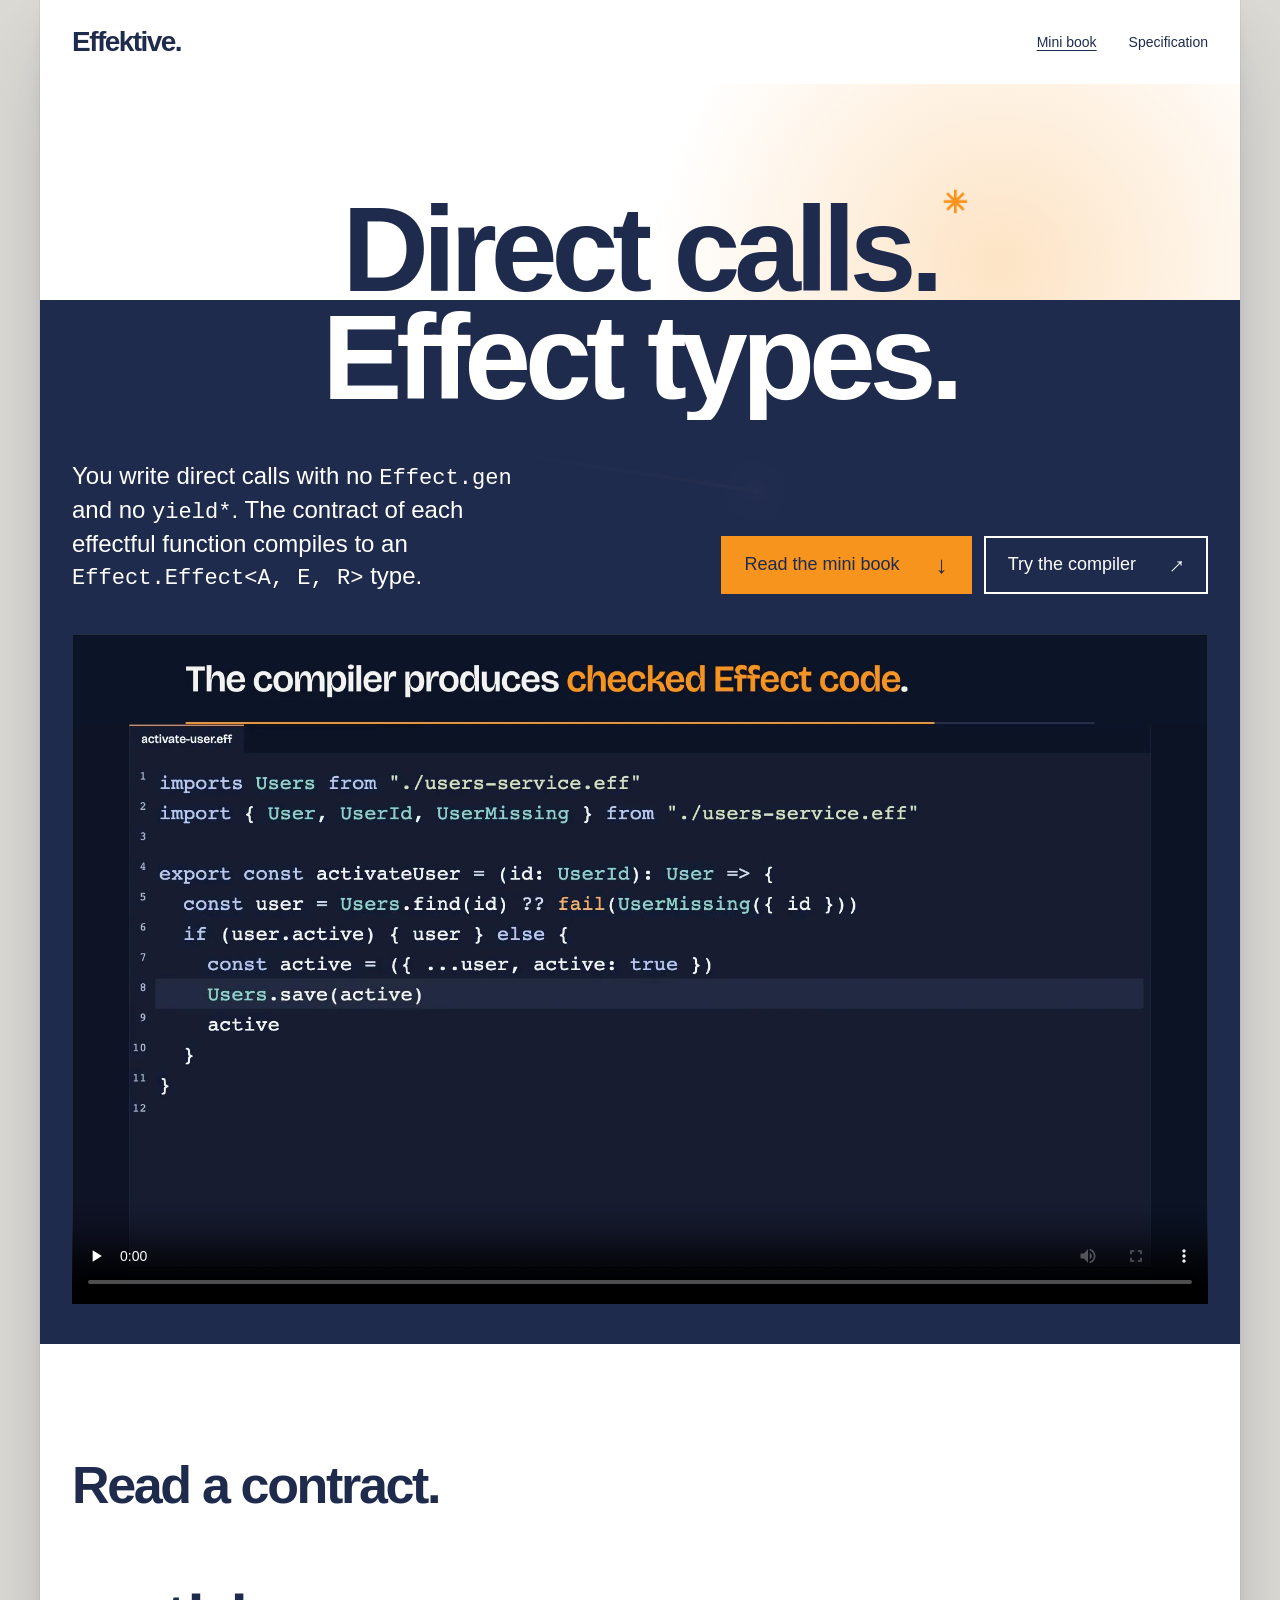
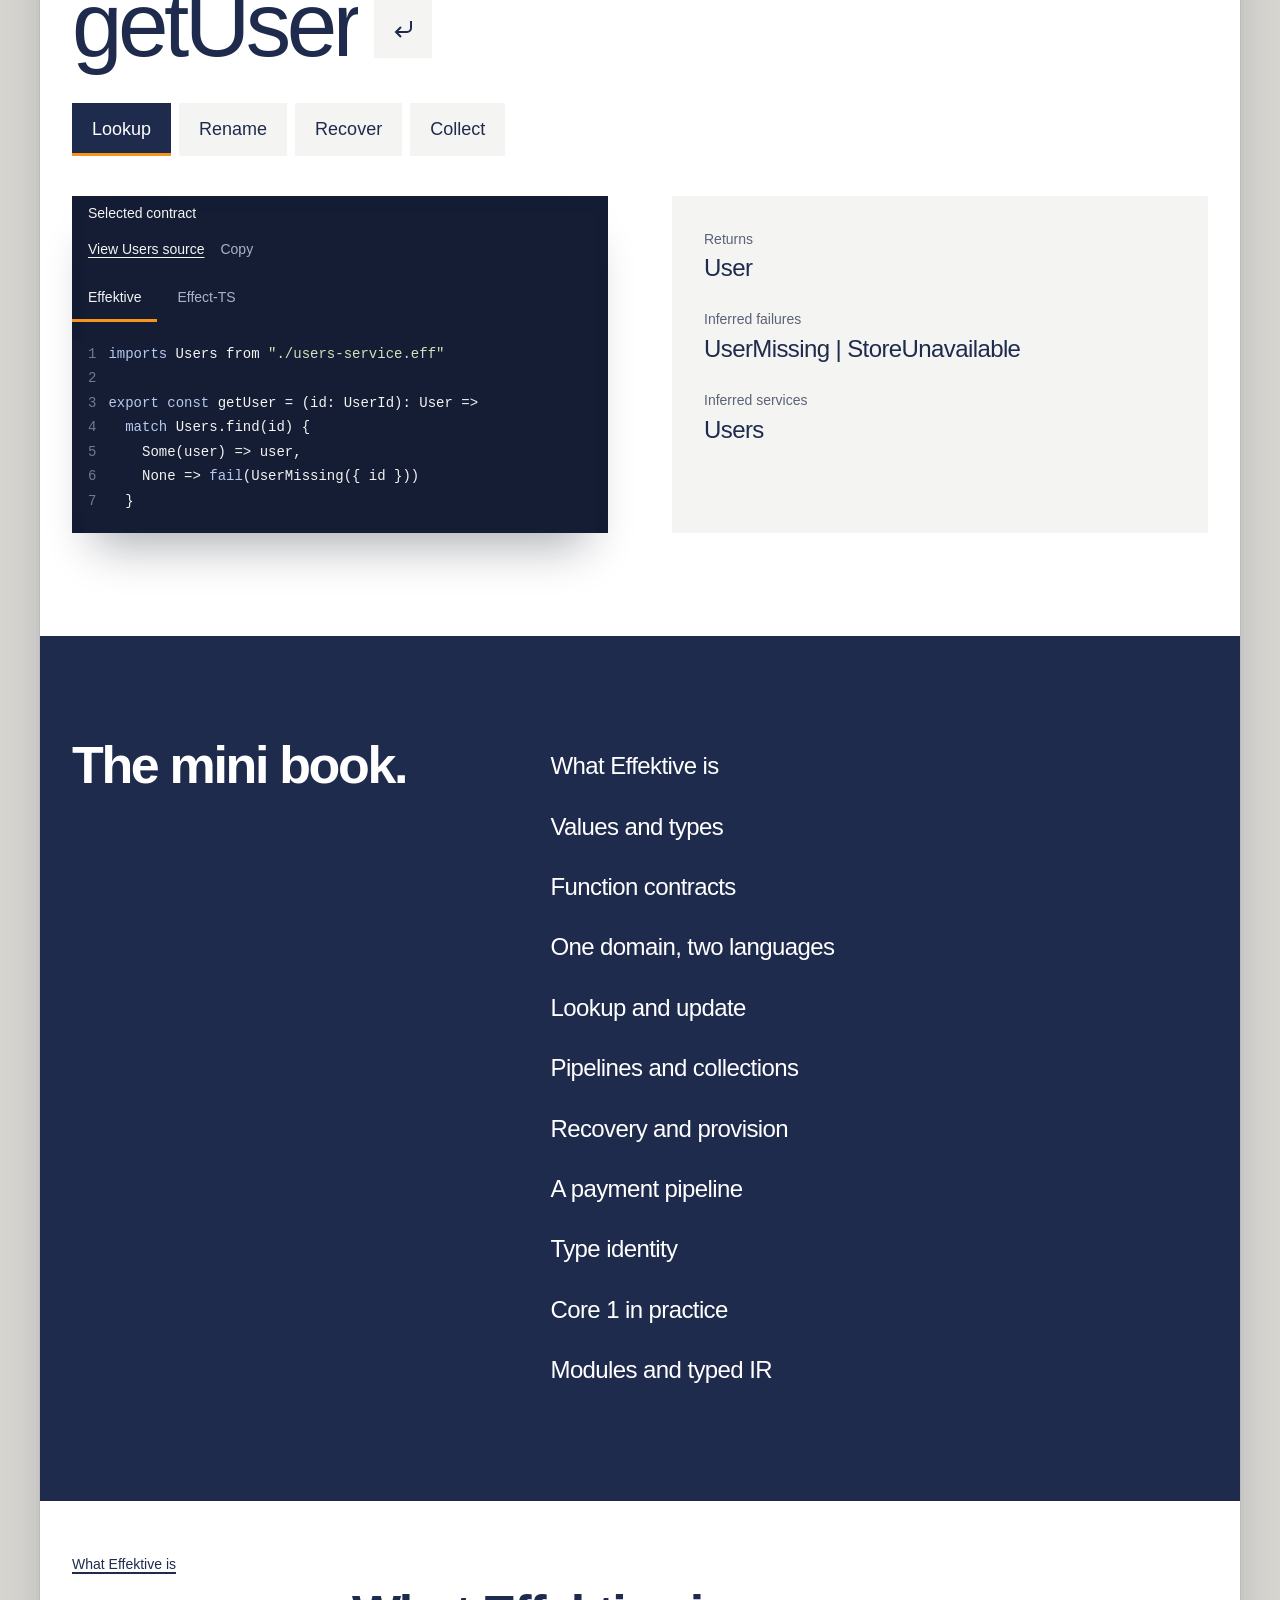
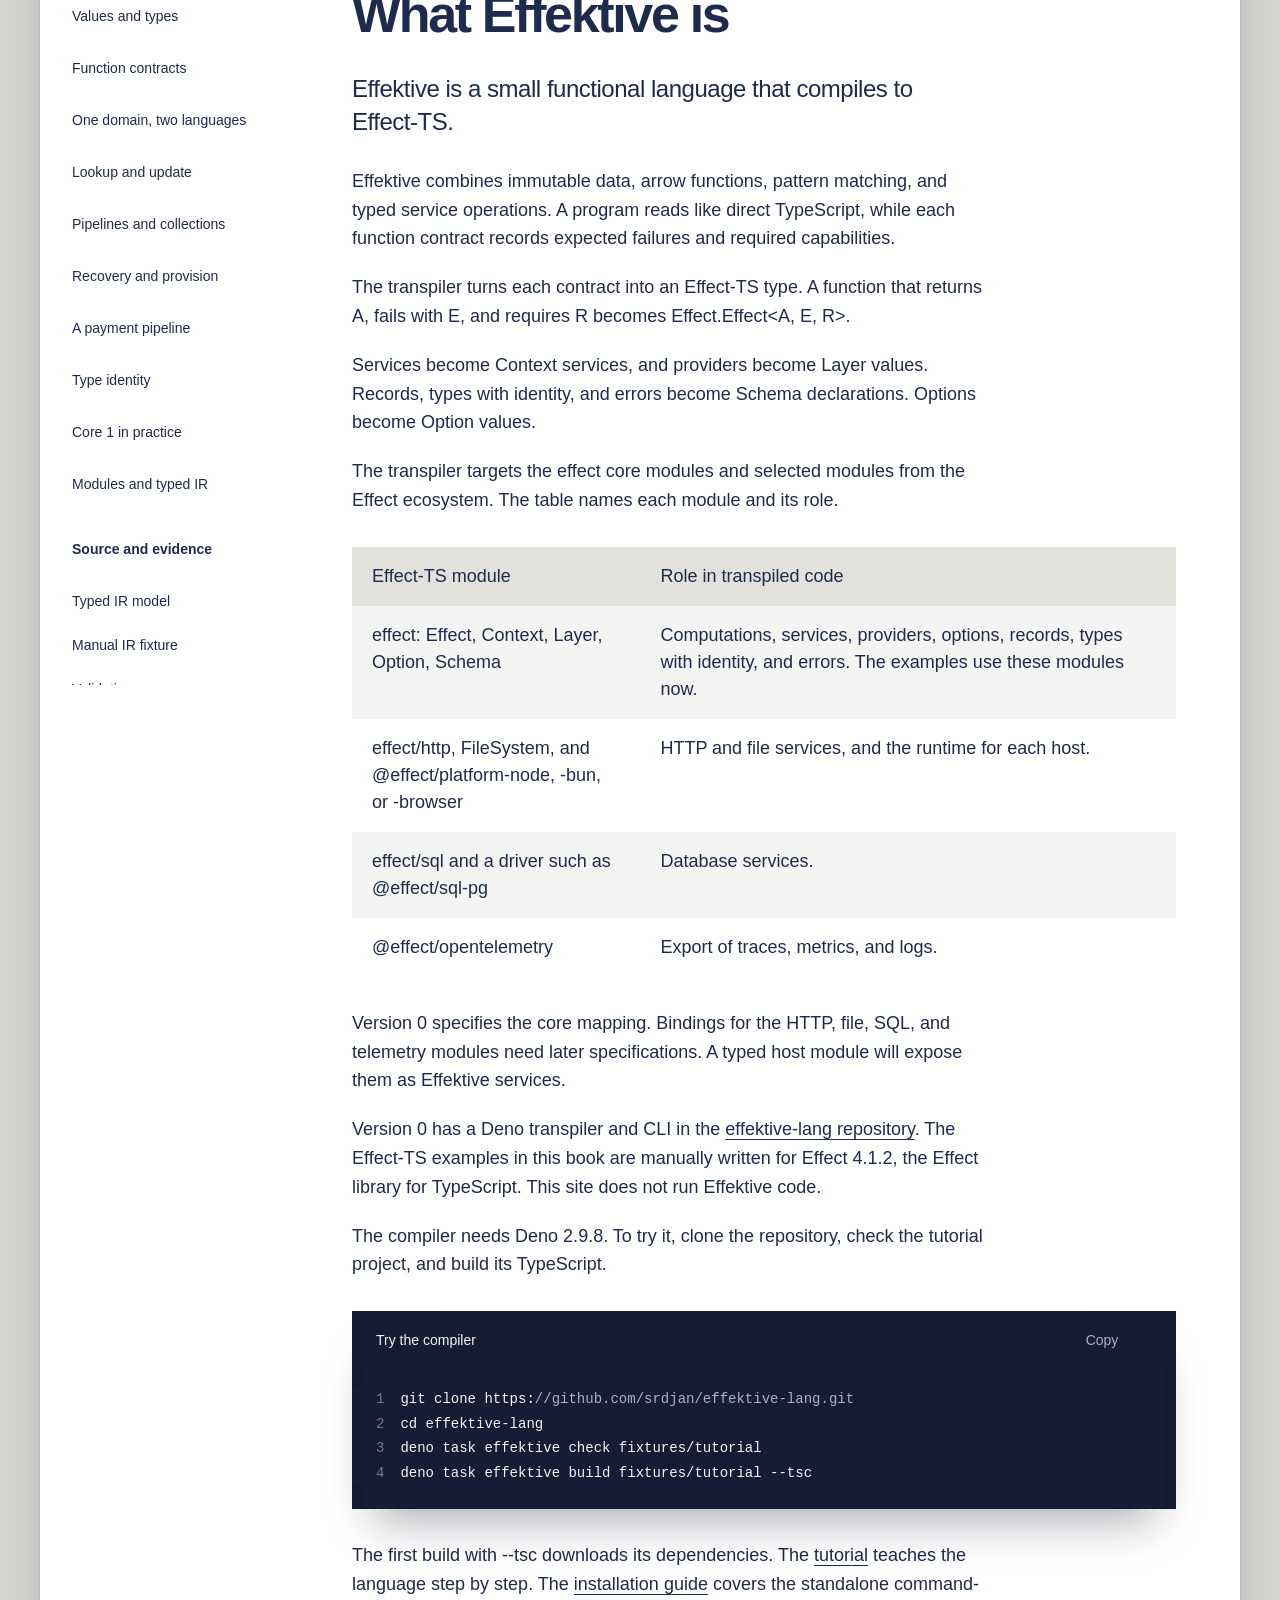
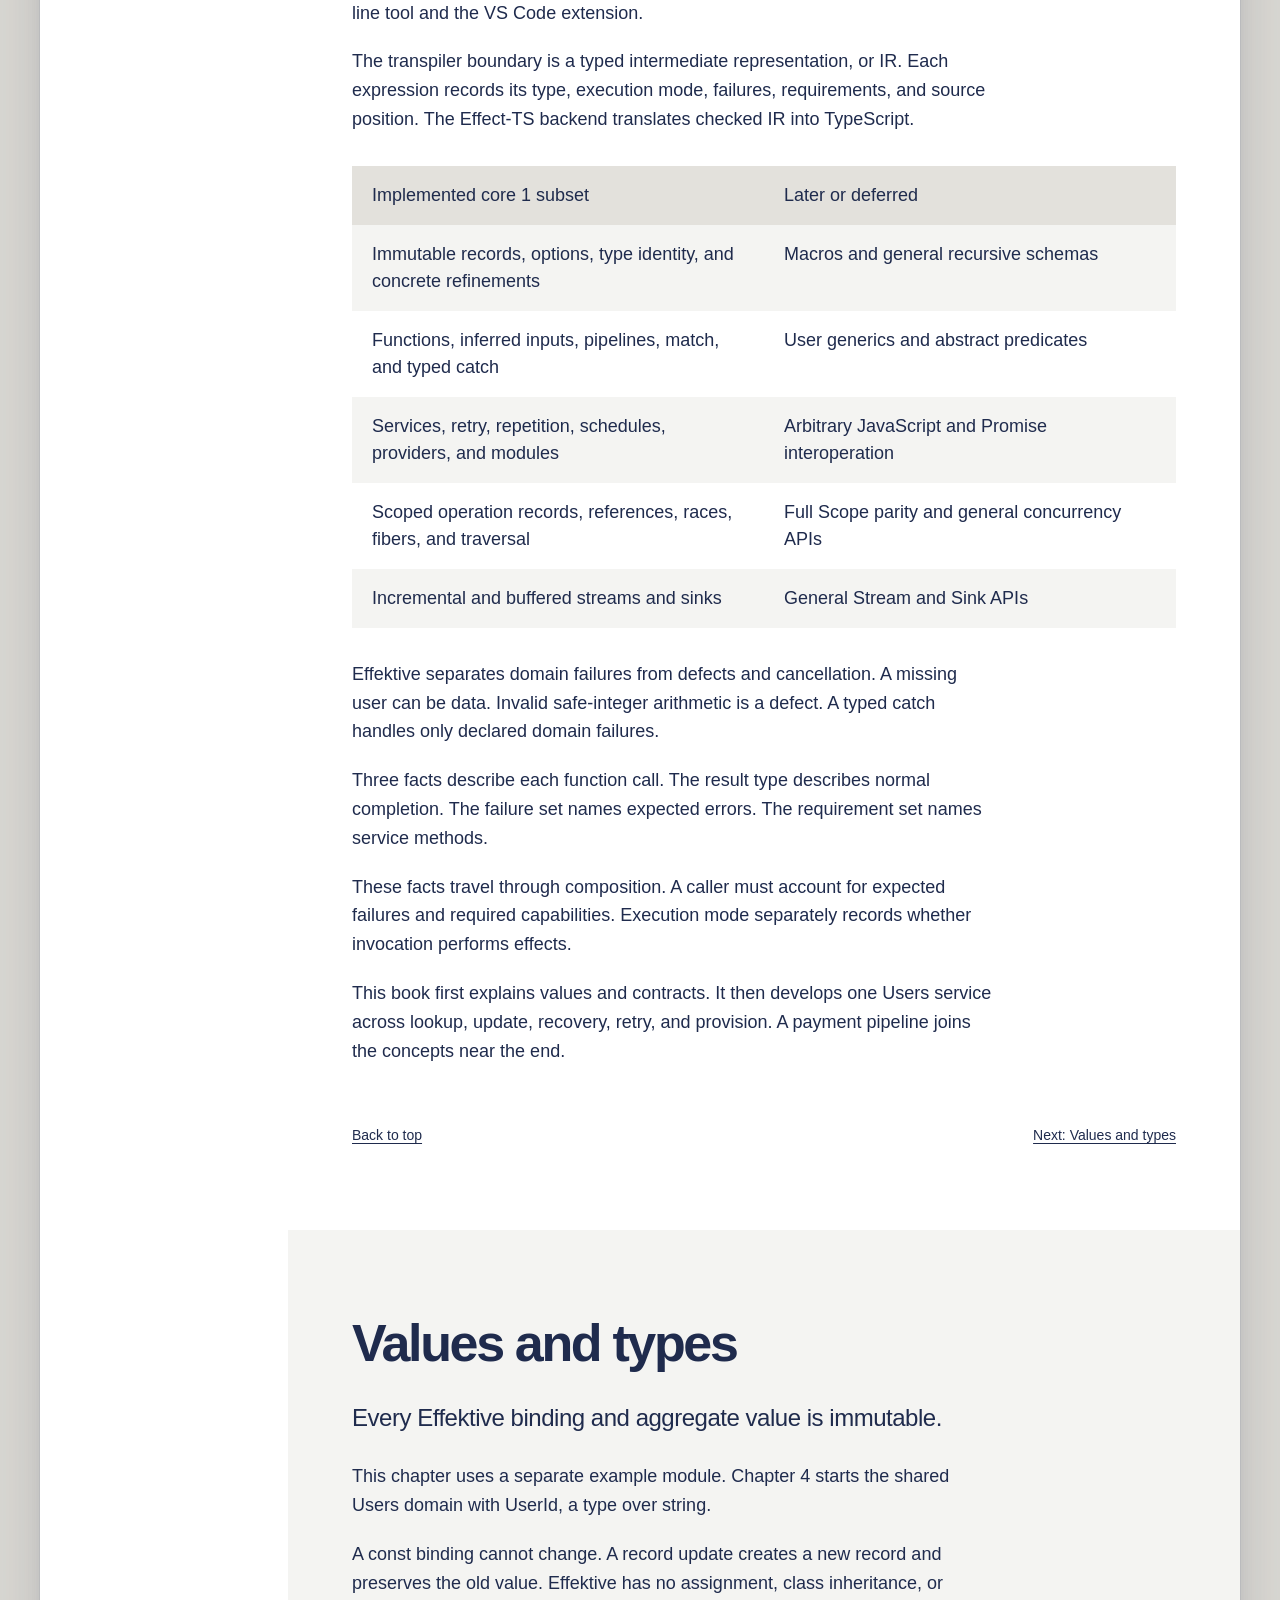
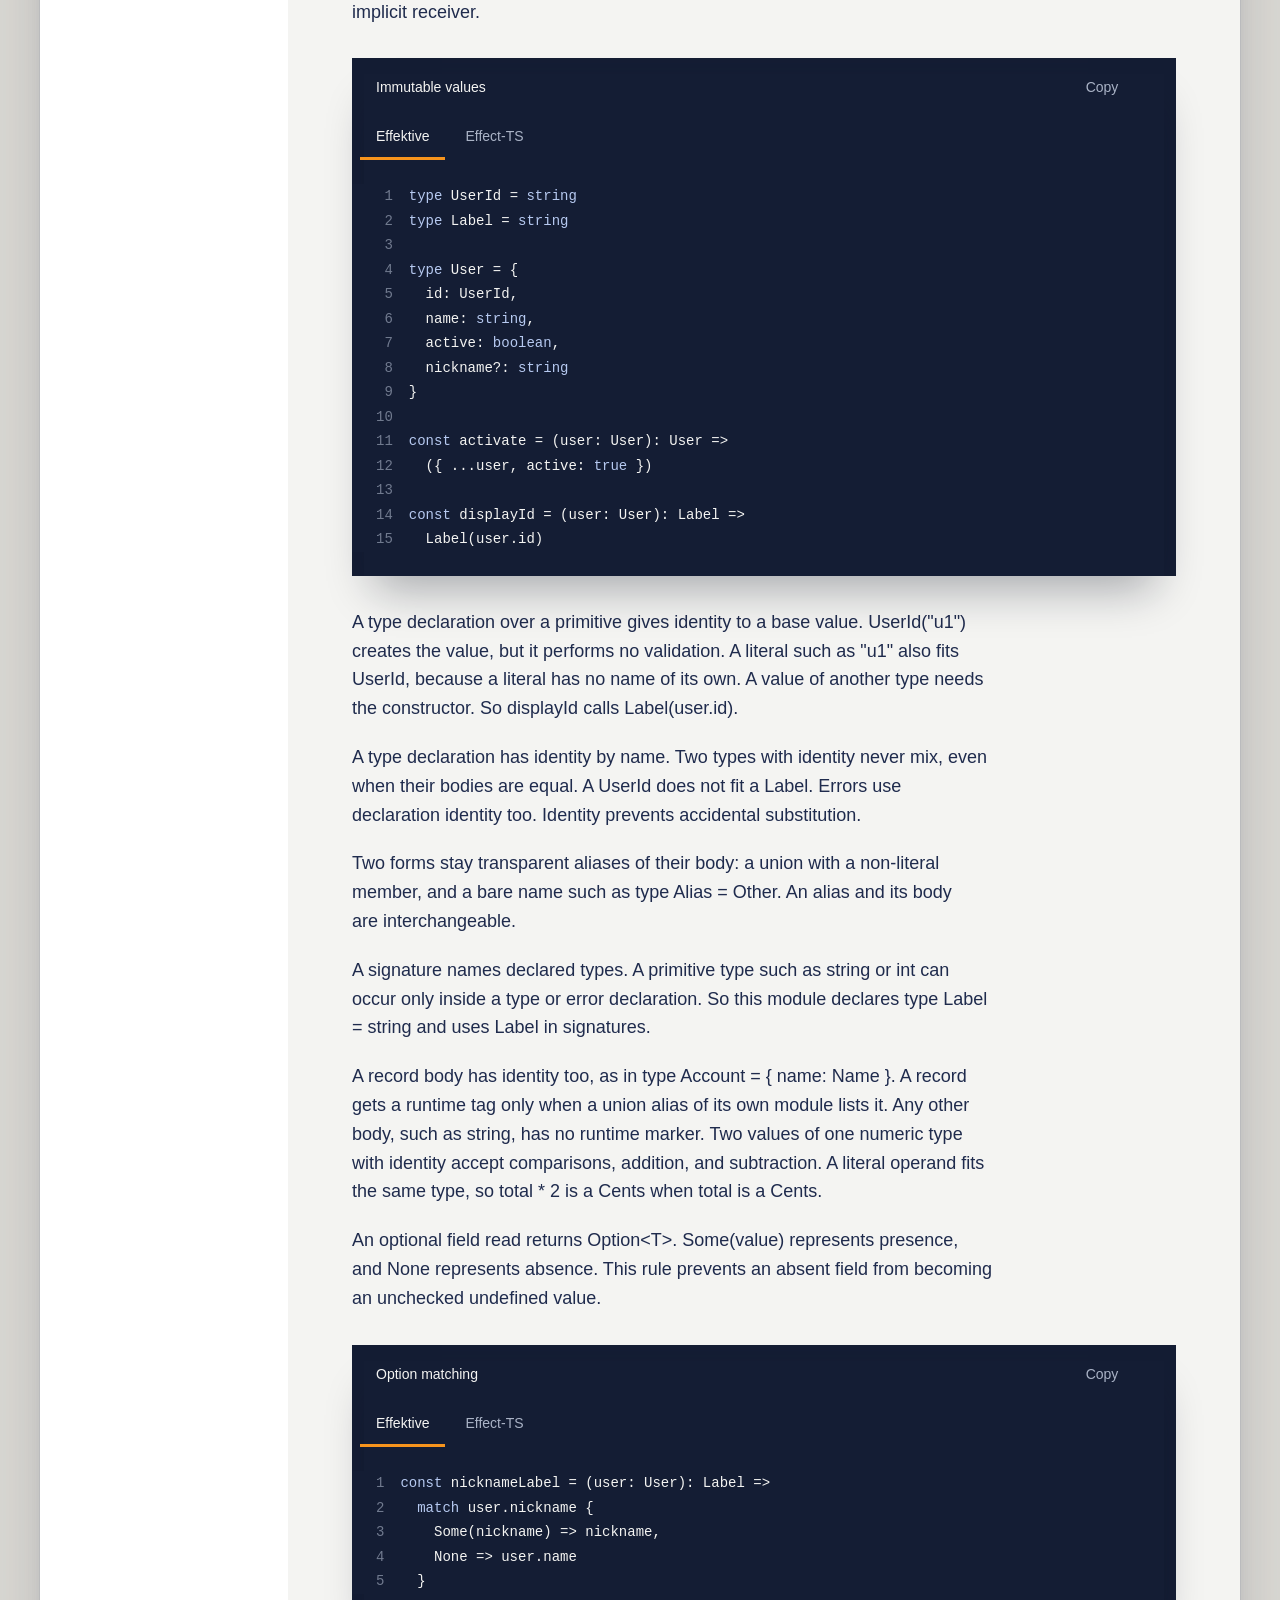
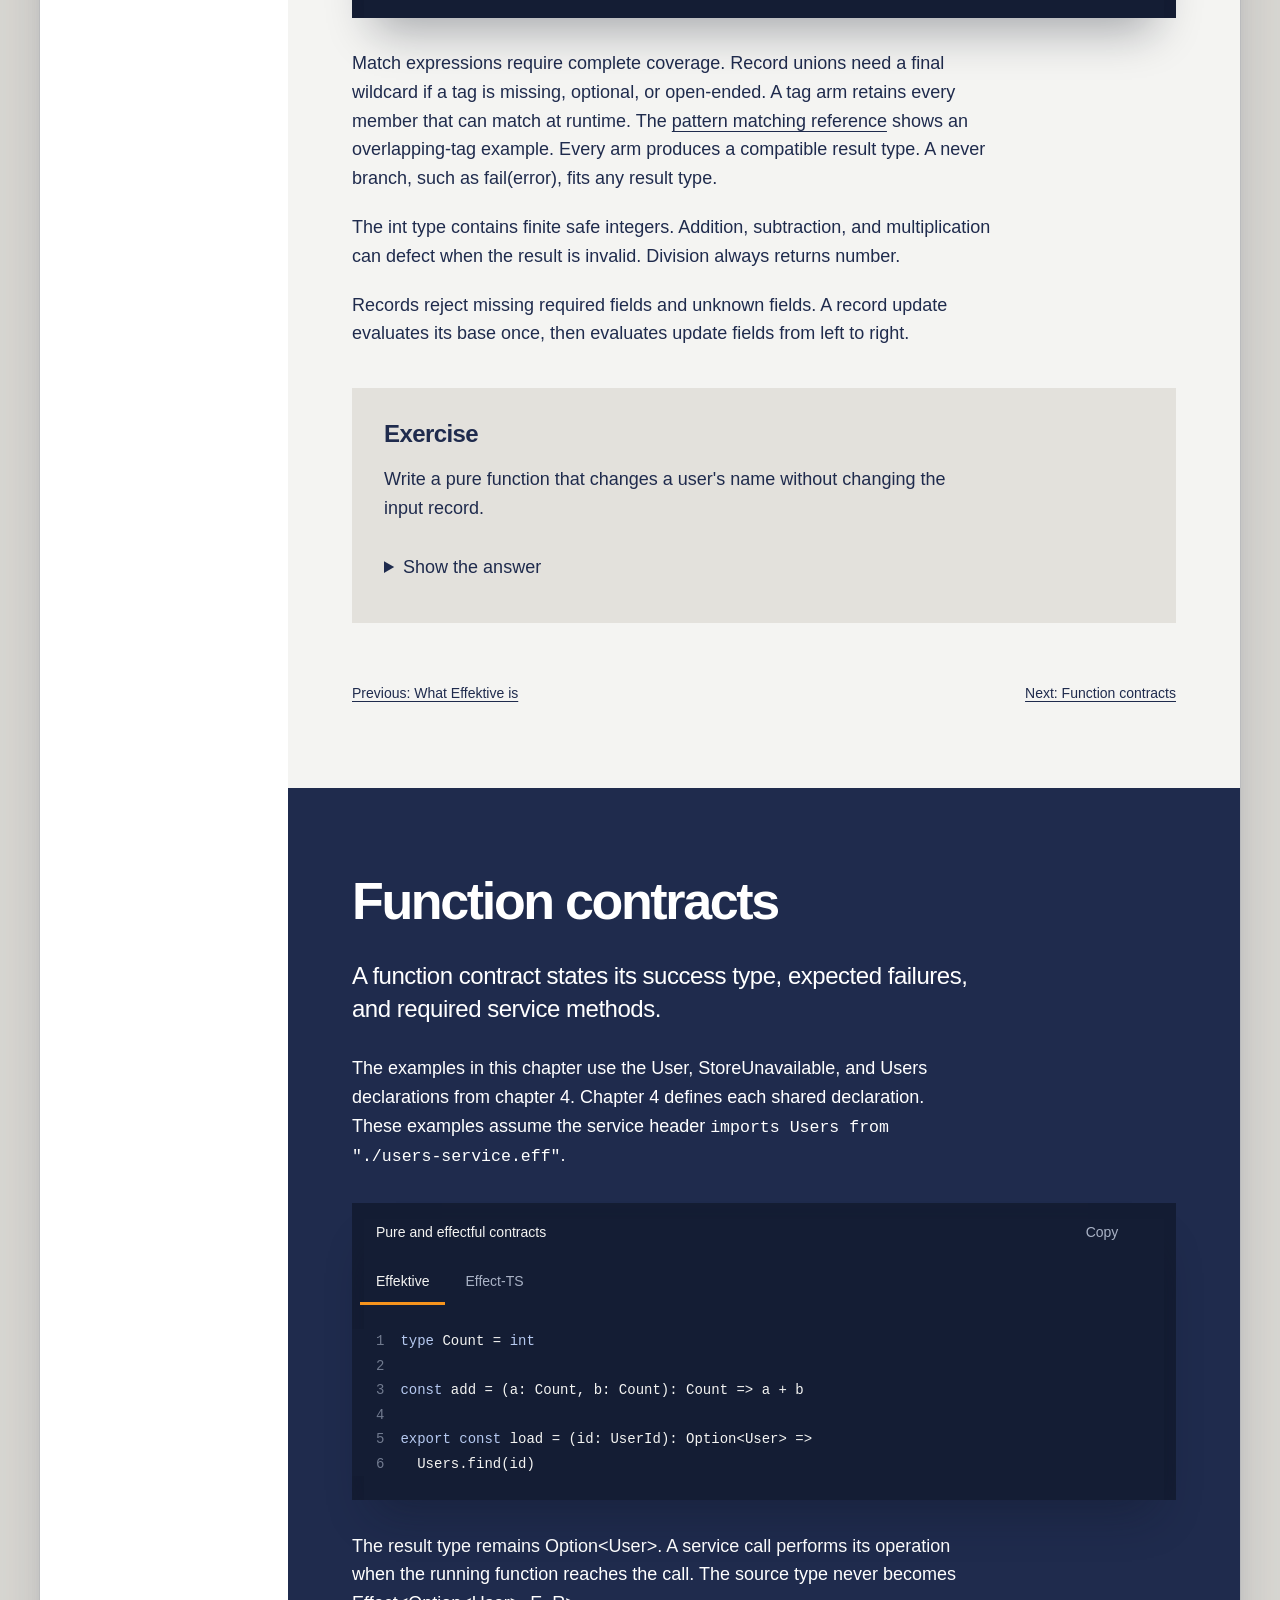
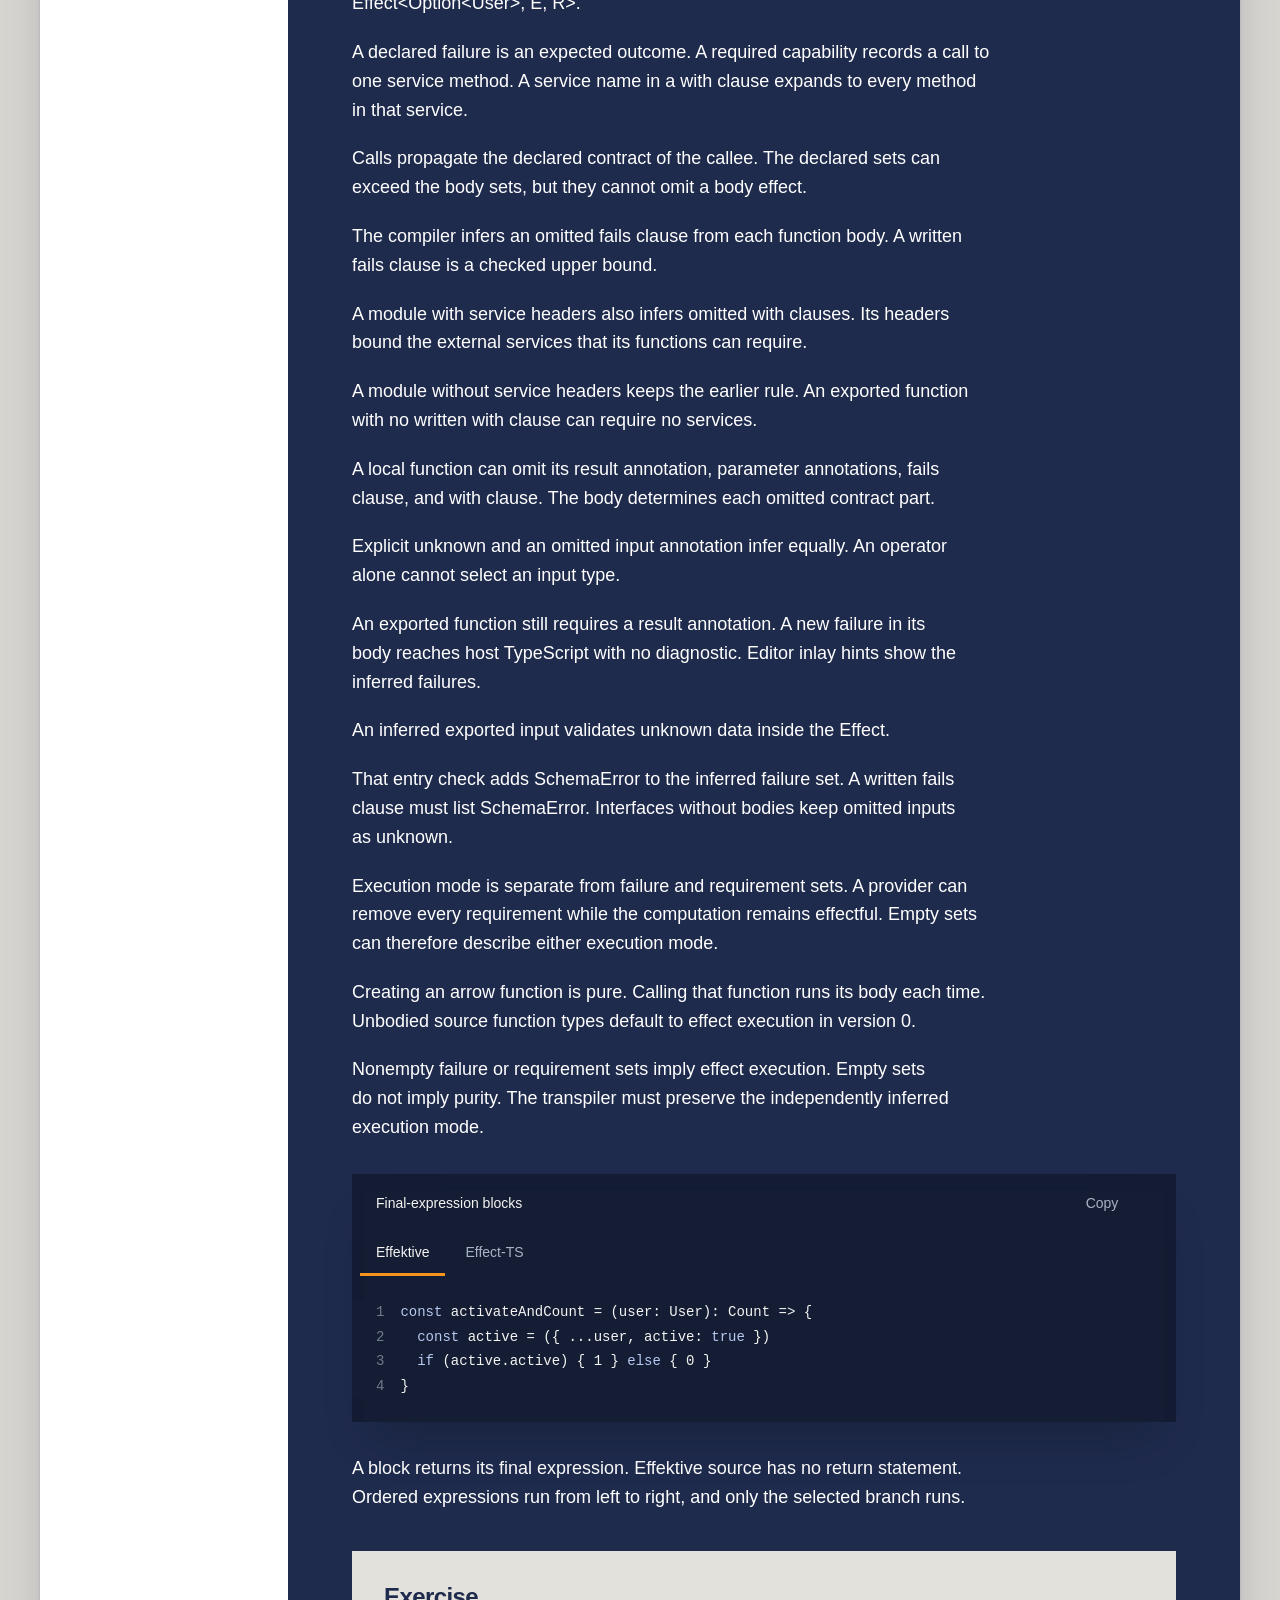
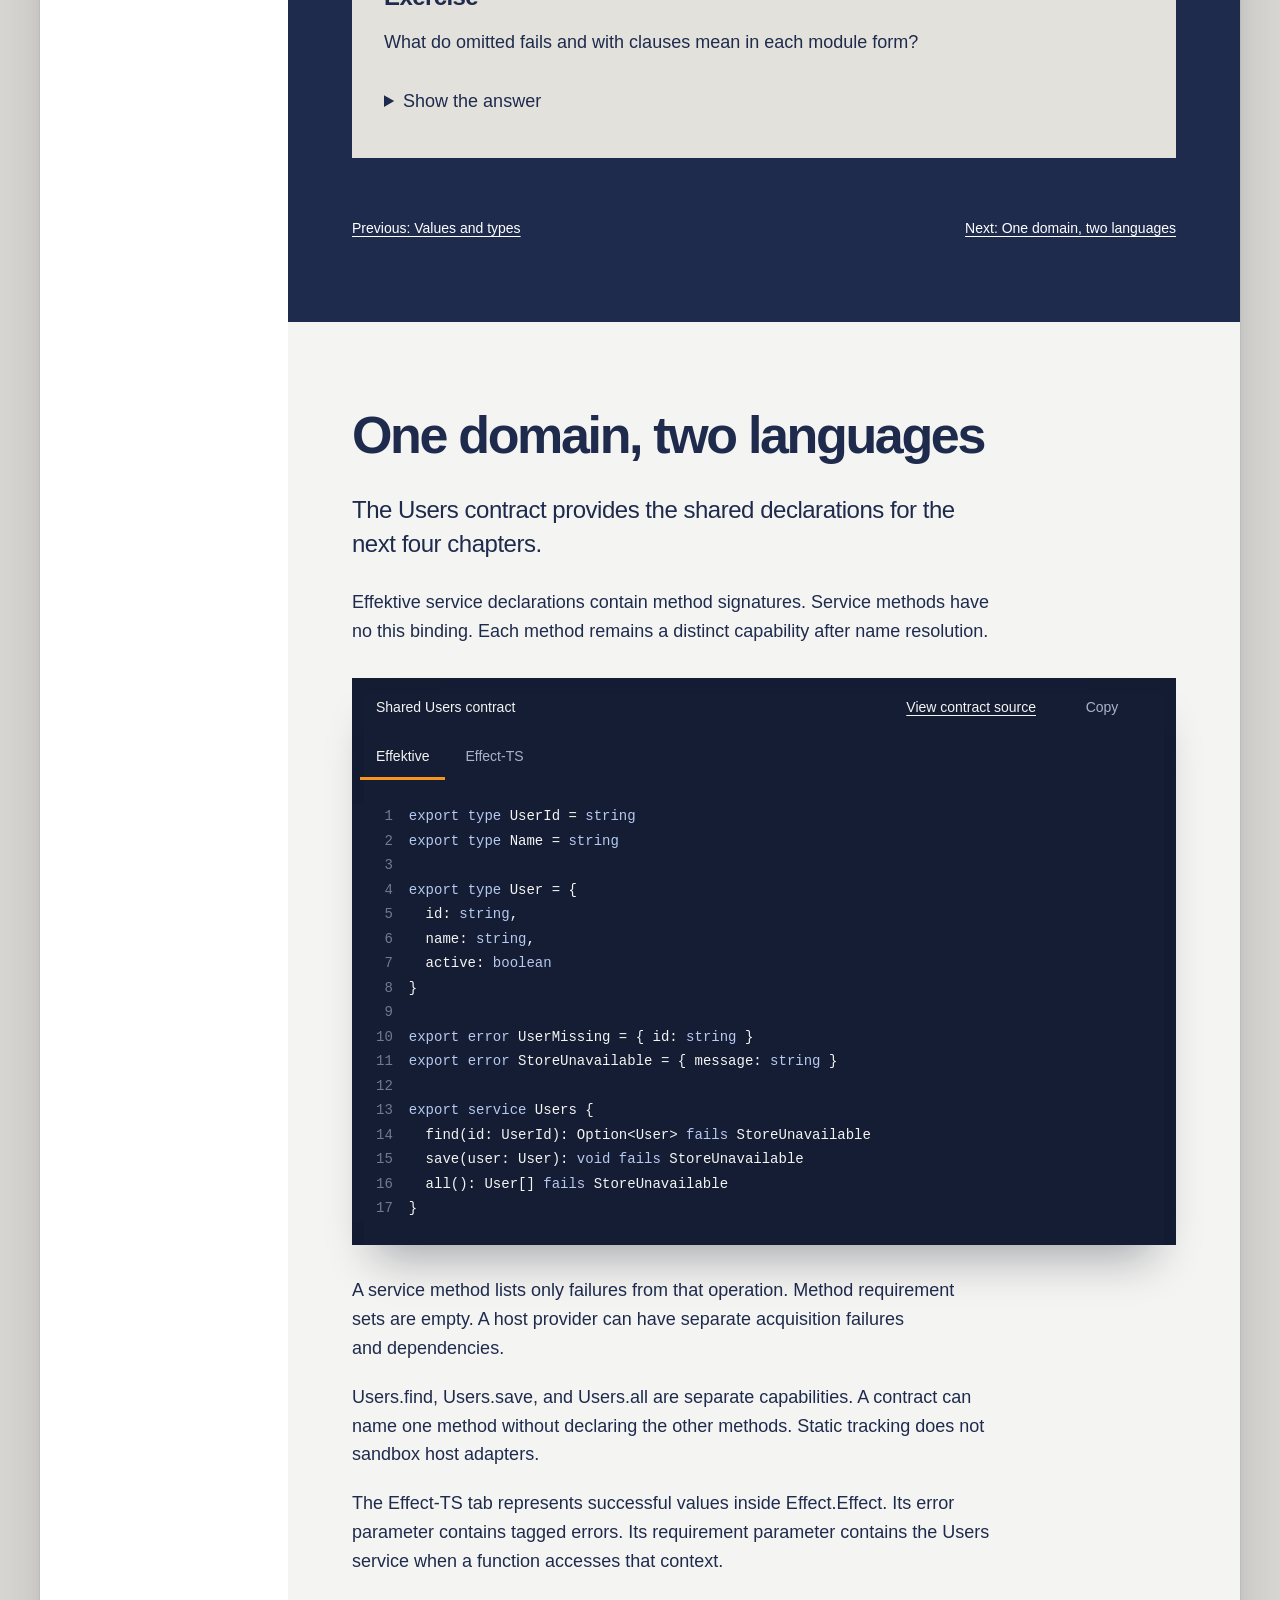
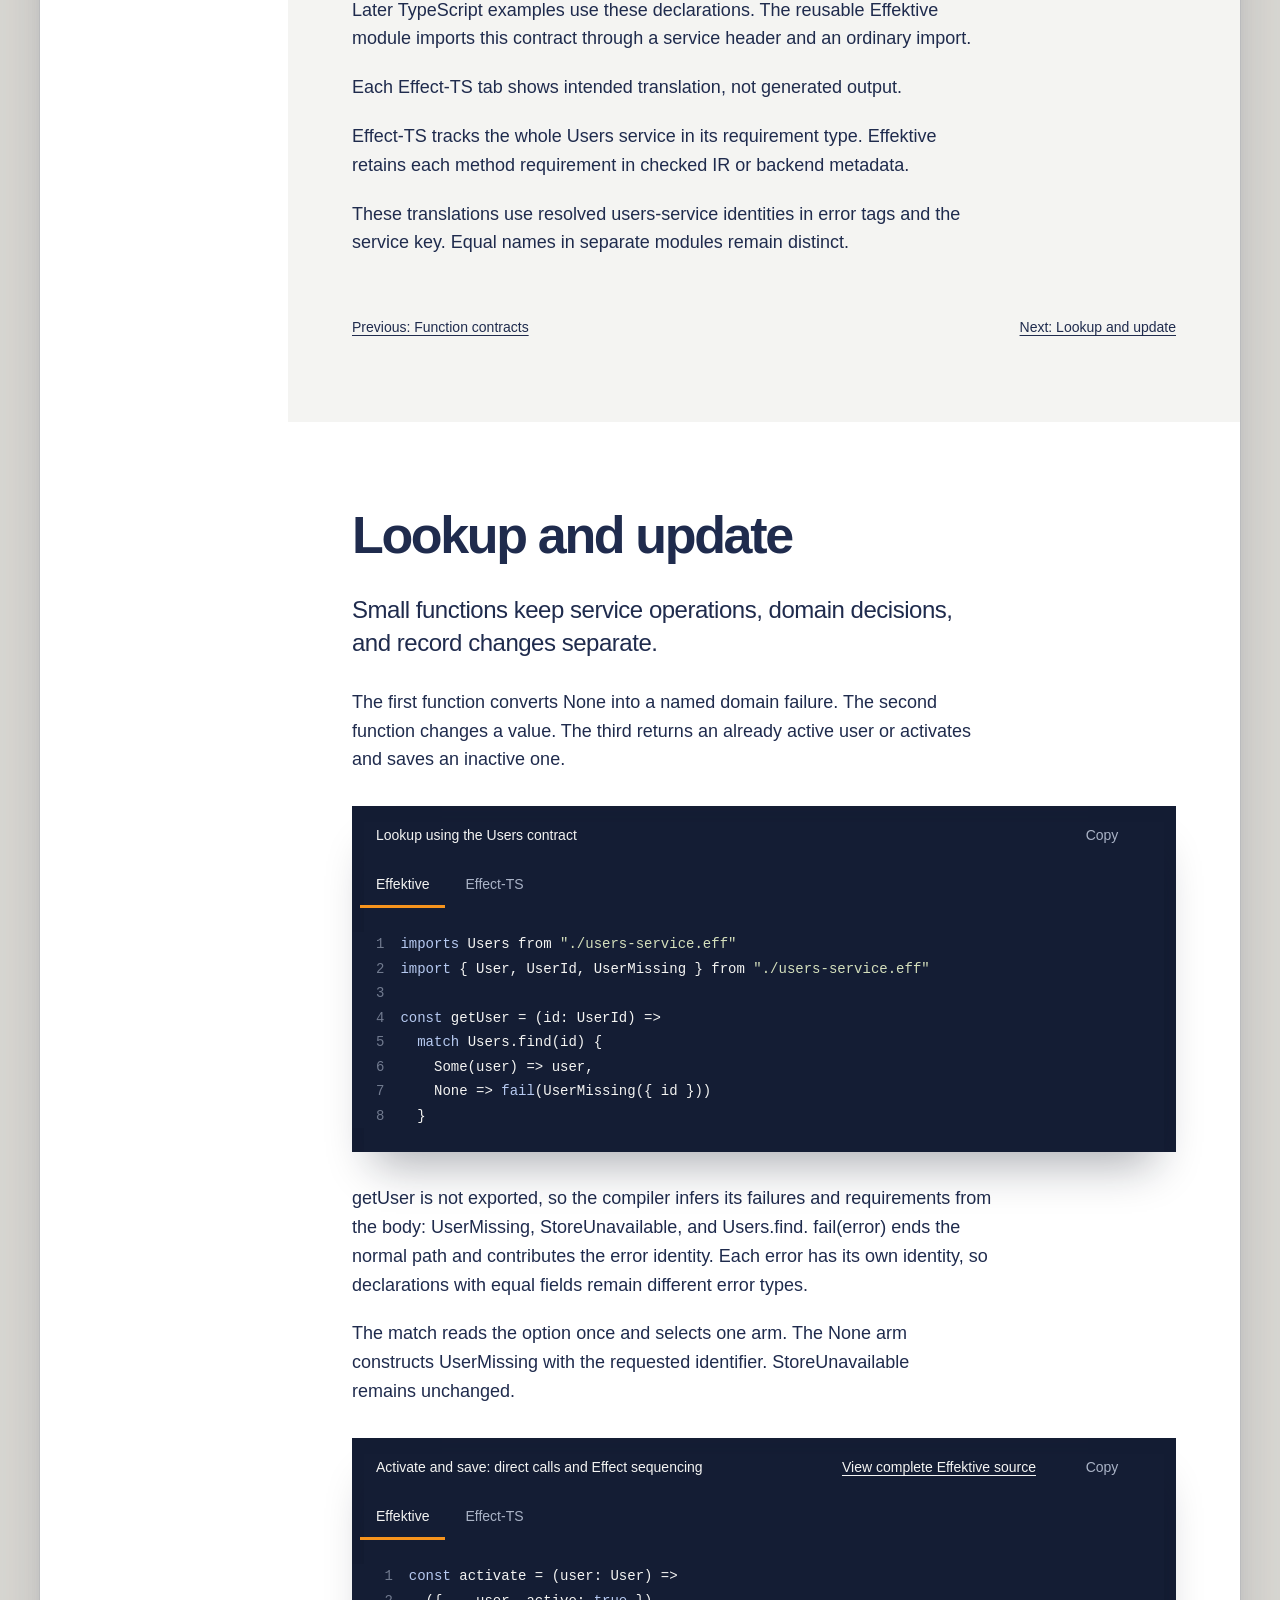
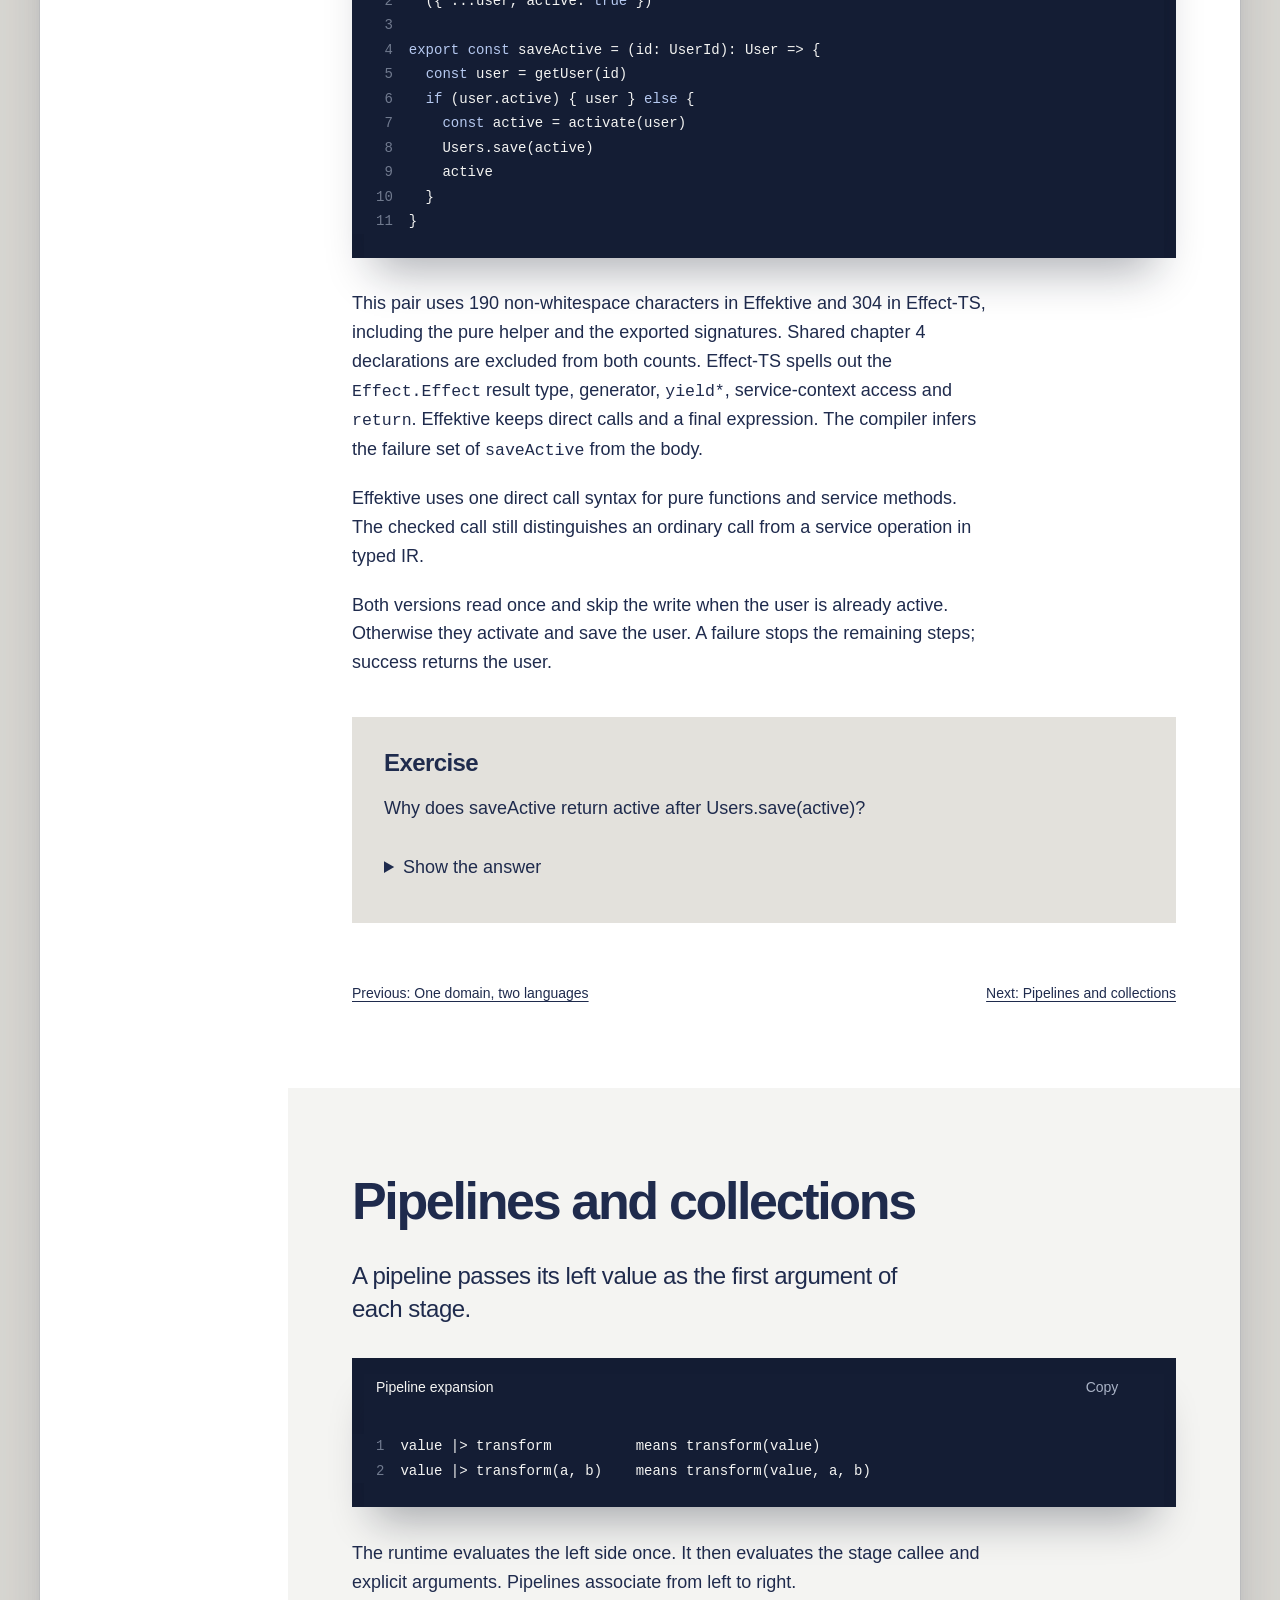
==== public/index.html @ 067437d7 "Stamp the assets with version 0.15.5 The v0.15.5 commit raised only deno.json, so the pages still lo" ====
<!doctype html>
<html lang="en"><head><meta charset="utf-8"><meta name="viewport" content="width=device-width, initial-scale=1"><meta name="description" content="Effektive is a small functional language that compiles to Effect-TS. Eleven chapters pair each Effektive example with its Effect-TS translation."><title>Effektive - Mini book</title><link rel="canonical" href="https://effektive.timok.deno.net/"><meta property="og:site_name" content="Effektive"><meta property="og:type" content="website"><meta property="og:title" content="Effektive - Mini book"><meta property="og:description" content="Effektive is a small functional language that compiles to Effect-TS. Eleven chapters pair each Effektive example with its Effect-TS translation."><meta property="og:url" content="https://effektive.timok.deno.net/"><meta property="og:image:width" content="1200"><meta property="og:image:height" content="630"><meta property="og:image:alt" content="Effektive. Direct calls. Effect types. A small functional language that compiles to Effect-TS."><meta property="og:image" content="https://effektive.timok.deno.net/og-image.png"><meta name="twitter:card" content="summary_large_image"><meta name="twitter:title" content="Effektive - Mini book"><meta name="twitter:description" content="Effektive is a small functional language that compiles to Effect-TS. Eleven chapters pair each Effektive example with its Effect-TS translation."><meta name="twitter:image" content="https://effektive.timok.deno.net/og-image.png"><meta name="twitter:image:alt" content="Effektive. Direct calls. Effect types. A small functional language that compiles to Effect-TS."><script type="application/ld+json">{"@context":"https://schema.org","@graph":[{"@type":"WebSite","@id":"https://effektive.timok.deno.net/#website","name":"Effektive","url":"https://effektive.timok.deno.net/","description":"Effektive is a small functional language that compiles to Effect-TS. Eleven chapters pair each Effektive example with its Effect-TS translation.","inLanguage":"en"},{"@type":"TechArticle","@id":"https://effektive.timok.deno.net/#book","headline":"Effektive mini book","name":"Effektive - Mini book","description":"Effektive is a small functional language that compiles to Effect-TS. Eleven chapters pair each Effektive example with its Effect-TS translation.","url":"https://effektive.timok.deno.net/","image":"https://effektive.timok.deno.net/og-image.png","inLanguage":"en","isPartOf":{"@id":"https://effektive.timok.deno.net/#website"}}]}</script><link rel="icon" href="data:,"><link rel="stylesheet" href="site.css?v=0.15.5"><script src="site.js?v=0.15.5" defer></script></head>
<body id="top" class="book-page"><a class="skip" href="#content">Skip to content</a>
<header class="topbar"><a class="brand" href="index.html">Effektive<span class="brand-period" aria-hidden="true">.</span></a><nav class="toplinks" aria-label="Documents"><a href="index.html" aria-current="page">Mini book</a><a href="effektive-spec.html">Specification</a></nav></header>
<main id="site-content"><section class="hero" aria-labelledby="hero-heading"><div class="hero-type"><h1 id="hero-heading"><span>Direct calls.</span><span>Effect types.</span><i class="hero-spark" aria-hidden="true">✳︎</i></h1></div><div class="hero-bottom"><p class="subtitle">You write direct calls with no <code>Effect.gen</code> and no <code>yield*</code>. The contract of each effectful function compiles to an <code>Effect.Effect&lt;A,&nbsp;E,&nbsp;R&gt;</code> type.</p><div class="hero-actions"><a class="button primary-action" href="#orientation">Read the mini book <span aria-hidden="true">↓</span></a><a class="button secondary-action" href="https://github.com/srdjan/effektive-lang">Try the compiler <span class="arrow-out" aria-hidden="true">↑</span></a></div></div><video class="hero-video" controls playsinline preload="none" poster="media/demo-20261105-captions.webp" width="1920" height="1132" aria-label="Silent captioned Effektive demo: direct source and generated Effect-TS"><source src="media/demo-20261105-captions.av1.mp4" type='video/mp4; codecs="av01.0.08M.08"'><source src="media/demo-20261105-captions.h264.mp4" type='video/mp4; codecs="avc1.64002a"'><track kind="captions" src="media/demo-20261105-captions.vtt" srclang="en" label="English"></video></section><section class="showcase" id="contracts-explorer" aria-labelledby="explorer-heading"><h2 id="explorer-heading">Read a contract.</h2><form data-contract-explorer><div class="contract-controls" hidden><label class="visually-hidden" for="contract-function">Function name</label><div class="function-input"><input id="contract-function" name="function" value="getUser" list="function-names" autocomplete="off" spellcheck="false" aria-describedby="contract-message"><button type="submit" aria-label="Show function contract"><svg viewBox="0 0 24 24" width="24" height="24" fill="none" stroke="currentColor" stroke-width="2" aria-hidden="true"><path d="M20 4v7a4 4 0 0 1-4 4H5"/><path d="m10 10-5 5 5 5"/></svg></button></div><datalist id="function-names"><option value="getUser"></option><option value="rename"></option><option value="displayName"></option><option value="activeNames"></option></datalist><div class="function-choices" aria-label="Example functions"><button type="button" data-function="getUser" aria-pressed="true">Lookup</button><button type="button" data-function="rename" aria-pressed="false">Rename</button><button type="button" data-function="displayName" aria-pressed="false">Recover</button><button type="button" data-function="activeNames" aria-pressed="false">Collect</button></div></div><div class="contract-result"><span class="contract-signal" aria-hidden="true"></span><figure class="code contract-source" data-ui data-tabs data-check="explorer-getUser" data-check-requires="users-declarations"><figcaption>Selected contract <a href="effektive-examples/users.eff">View Users source</a></figcaption><div class="code-panel" data-tab="Effektive"><pre id="contract-source" tabindex="0"><code class="language-effektive">imports Users from &quot;./users-service.eff&quot;

export const getUser = (id: UserId): User =&gt;
  match Users.find(id) {
    Some(user) =&gt; user,
    None =&gt; fail(UserMissing({ id }))
  }</code></pre></div><div class="code-panel" data-tab="Effect-TS" data-check-id="explorer-getUser"><pre id="contract-effect" tabindex="0"><code class="language-typescript">import { type User, type UserId, UserMissing, StoreUnavailable, Users } from &quot;./users-service.ts&quot;

const getUser = (id: UserId): Effect.Effect&lt;
  User,
  UserMissing | StoreUnavailable,
  Users
&gt; =&gt;
  Effect.flatMap(
    Users.use((users) =&gt; users.find(id)),
    (found) =&gt; Option.match(found, {
      onNone: () =&gt; Effect.fail(new UserMissing({ id })),
      onSome: (user) =&gt; Effect.succeed(user)
    })
  )</code></pre></div></figure><div class="contract-reading" aria-live="polite" aria-atomic="true"><dl><div><dt>Returns</dt><dd id="contract-success">User</dd></div><div><dt>Inferred failures</dt><dd id="contract-failures">UserMissing | StoreUnavailable</dd></div><div><dt>Inferred services</dt><dd id="contract-with">Users</dd></div></dl></div></div><p id="contract-message" role="status"></p></form></section><section class="book-index" id="book" aria-labelledby="book-heading"><h2 id="book-heading">The mini book.</h2><nav class="chapter-index" aria-label="Book chapters"><a href="#orientation">What Effektive is</a><a href="#values">Values and types</a><a href="#contracts">Function contracts</a><a href="#users-foundation">One domain, two languages</a><a href="#lookup-update">Lookup and update</a><a href="#pipelines-collections">Pipelines and collections</a><a href="#control">Recovery and provision</a><a href="#payment">A payment pipeline</a><a href="#nominal-types">Type identity</a><a href="#core1-showcase">Core 1 in practice</a><a href="#modules-reference">Modules and typed IR</a></nav></section><div class="layout" id="reader"><details class="contents-menu"><summary>Chapters</summary><nav class="contents mobile-contents" aria-label="Mobile contents"><ol><li><a href="#orientation">What Effektive is</a></li><li><a href="#values">Values and types</a></li><li><a href="#contracts">Function contracts</a></li><li><a href="#users-foundation">One domain, two languages</a></li><li><a href="#lookup-update">Lookup and update</a></li><li><a href="#pipelines-collections">Pipelines and collections</a></li><li><a href="#control">Recovery and provision</a></li><li><a href="#payment">A payment pipeline</a></li><li><a href="#nominal-types">Type identity</a></li><li><a href="#core1-showcase">Core 1 in practice</a></li><li><a href="#modules-reference">Modules and typed IR</a></li></ol><p class="contents-title resources-title">Source and evidence</p><a class="resource" href="typed-ir.ts">Typed IR model</a><a class="resource" href="log.ir.json">Manual IR fixture</a><a class="resource" href="effektive-validation.txt">Validation scope</a><a class="resource" href="effektive-examples/users-service.eff">Users contract</a><a class="resource" href="effektive-examples/users.eff">Users example</a><a class="resource" href="effektive-examples/pay.eff">Payment example</a><a class="resource" href="effektive-examples/core1.eff">Core 1 example</a><a class="resource" href="effektive-examples/main.eff">Application boundary</a></nav></details><nav class="contents" aria-label="Contents"><ol><li><a href="#orientation">What Effektive is</a></li><li><a href="#values">Values and types</a></li><li><a href="#contracts">Function contracts</a></li><li><a href="#users-foundation">One domain, two languages</a></li><li><a href="#lookup-update">Lookup and update</a></li><li><a href="#pipelines-collections">Pipelines and collections</a></li><li><a href="#control">Recovery and provision</a></li><li><a href="#payment">A payment pipeline</a></li><li><a href="#nominal-types">Type identity</a></li><li><a href="#core1-showcase">Core 1 in practice</a></li><li><a href="#modules-reference">Modules and typed IR</a></li></ol><p class="contents-title resources-title">Source and evidence</p><a class="resource" href="typed-ir.ts">Typed IR model</a><a class="resource" href="log.ir.json">Manual IR fixture</a><a class="resource" href="effektive-validation.txt">Validation scope</a><a class="resource" href="effektive-examples/users-service.eff">Users contract</a><a class="resource" href="effektive-examples/users.eff">Users example</a><a class="resource" href="effektive-examples/pay.eff">Payment example</a><a class="resource" href="effektive-examples/core1.eff">Core 1 example</a><a class="resource" href="effektive-examples/main.eff">Application boundary</a></nav>
<article class="main" id="content"><section class="section" id="orientation" aria-labelledby="heading-orientation"><h2 id="heading-orientation">What Effektive is</h2><p class="lead">Effektive is a small functional language that compiles to Effect-TS.</p><p>Effektive combines immutable data, arrow functions, pattern matching, and typed service operations. A program reads like direct TypeScript, while each function contract records expected failures and required capabilities.</p>
<p>The transpiler turns each contract into an Effect-TS type. A function that returns A, fails with E, and requires R becomes Effect.Effect&lt;A, E, R&gt;.</p>
<p>Services become Context services, and providers become Layer values. Records, types with identity, and errors become Schema declarations. Options become Option values.</p>
<p>The transpiler targets the effect core modules and selected modules from the Effect ecosystem. The table names each module and its role.</p>
<div class="table-wrap"><table><thead><tr><th scope="col">Effect-TS module</th><th scope="col">Role in transpiled code</th></tr></thead><tbody><tr><td>effect: Effect, Context, Layer, Option, Schema</td><td>Computations, services, providers, options, records, types with identity, and errors. The examples use these modules now.</td></tr><tr><td>effect/http, FileSystem, and @effect/platform-node, -bun, or -browser</td><td>HTTP and file services, and the runtime for each host.</td></tr><tr><td>effect/sql and a driver such as @effect/sql-pg</td><td>Database services.</td></tr><tr><td>@effect/opentelemetry</td><td>Export of traces, metrics, and logs.</td></tr></tbody></table></div>
<p>Version 0 specifies the core mapping. Bindings for the HTTP, file, SQL, and telemetry modules need later specifications. A typed host module will expose them as Effektive services.</p>
<p>Version 0 has a Deno transpiler and CLI in the <a href="https://github.com/srdjan/effektive-lang">effektive-lang repository</a>. The Effect-TS examples in this book are manually written for Effect 4.1.2, the Effect library for TypeScript. This site does not run Effektive code.</p>
<p>The compiler needs Deno 2.9.8. To try it, clone the repository, check the tutorial project, and build its TypeScript.</p>
<figure data-ui class="code neutral"><figcaption>Try the compiler</figcaption><pre tabindex="0"><code class="language-shell">git clone https://github.com/srdjan/effektive-lang.git
cd effektive-lang
deno task effektive check fixtures/tutorial
deno task effektive build fixtures/tutorial --tsc</code></pre></figure>
<p>The first build with --tsc downloads its dependencies. The <a href="https://github.com/srdjan/effektive-lang/blob/main/docs/tutorial.md">tutorial</a> teaches the language step by step. The <a href="https://github.com/srdjan/effektive-lang/blob/main/docs/installation.md">installation guide</a> covers the standalone command-line tool and the VS Code extension.</p>
<p>The transpiler boundary is a typed intermediate representation, or IR. Each expression records its type, execution mode, failures, requirements, and source position. The Effect-TS backend translates checked IR into TypeScript.</p>
<div class="table-wrap"><table class="peers"><thead><tr><th scope="col">Implemented core 1 subset</th><th scope="col">Later or deferred</th></tr></thead><tbody><tr><td>Immutable records, options, type identity, and concrete refinements</td><td>Macros and general recursive schemas</td></tr><tr><td>Functions, inferred inputs, pipelines, match, and typed catch</td><td>User generics and abstract predicates</td></tr><tr><td>Services, retry, repetition, schedules, providers, and modules</td><td>Arbitrary JavaScript and Promise interoperation</td></tr><tr><td>Scoped operation records, references, races, fibers, and traversal</td><td>Full Scope parity and general concurrency APIs</td></tr><tr><td>Incremental and buffered streams and sinks</td><td>General Stream and Sink APIs</td></tr></tbody></table></div>
<p>Effektive separates domain failures from defects and cancellation. A missing user can be data. Invalid safe-integer arithmetic is a defect. A typed catch handles only declared domain failures.</p>
<p>Three facts describe each function call. The result type describes normal completion. The failure set names expected errors. The requirement set names service methods.</p>
<p>These facts travel through composition. A caller must account for expected failures and required capabilities. Execution mode separately records whether invocation performs effects.</p>
<p>This book first explains values and contracts. It then develops one Users service across lookup, update, recovery, retry, and provision. A payment pipeline joins the concepts near the end.</p><nav class="section-nav" aria-label="Navigation for section 1"><a href="#top">Back to top</a><a href="#values">Next: Values and types</a></nav></section><section class="section" id="values" aria-labelledby="heading-values"><h2 id="heading-values">Values and types</h2><p class="lead">Every Effektive binding and aggregate value is immutable.</p><p>This chapter uses a separate example module. Chapter 4 starts the shared Users domain with UserId, a type over string.</p>
<p>A const binding cannot change. A record update creates a new record and preserves the old value. Effektive has no assignment, class inheritance, or implicit receiver.</p>
<figure data-ui class="code" data-tabs data-check="book-values"><figcaption>Immutable values</figcaption><div class="code-panel" data-tab="Effektive"><pre tabindex="0"><code class="language-effektive">type UserId = string
type Label = string

type User = {
  id: UserId,
  name: string,
  active: boolean,
  nickname?: string
}

const activate = (user: User): User =&gt;
  ({ ...user, active: true })

const displayId = (user: User): Label =&gt;
  Label(user.id)</code></pre></div><div class="code-panel" data-tab="Effect-TS" data-check-id="book-values"><pre tabindex="0"><code class="language-typescript">import { Schema } from &quot;effect&quot;

const UserId = Schema.String
type UserId = typeof UserId.Type

type Label = string

const User = Schema.Struct({
  id: UserId,
  name: Schema.String,
  active: Schema.Boolean,
  nickname: Schema.optionalKey(Schema.String)
})
type User = typeof User.Type

const activate = (user: User): User =&gt;
  ({ ...user, active: true })

const displayId = (user: User): Label =&gt;
  user.id</code></pre></div></figure>
<p>A type declaration over a primitive gives identity to a base value. UserId(&quot;u1&quot;) creates the value, but it performs no validation. A literal such as &quot;u1&quot; also fits UserId, because a literal has no name of its own. A value of another type needs the constructor. So displayId calls Label(user.id).</p>
<p>A type declaration has identity by name. Two types with identity never mix, even when their bodies are equal. A UserId does not fit a Label. Errors use declaration identity too. Identity prevents accidental substitution.</p>
<p>Two forms stay transparent aliases of their body: a union with a non-literal member, and a bare name such as type Alias = Other. An alias and its body are interchangeable.</p>
<p>A signature names declared types. A primitive type such as string or int can occur only inside a type or error declaration. So this module declares type Label = string and uses Label in signatures.</p>
<p>A record body has identity too, as in type Account = { name: Name }. A record gets a runtime tag only when a union alias of its own module lists it. Any other body, such as string, has no runtime marker. Two values of one numeric type with identity accept comparisons, addition, and subtraction. A literal operand fits the same type, so total * 2 is a Cents when total is a Cents.</p>
<p>An optional field read returns Option&lt;T&gt;. Some(value) represents presence, and None represents absence. This rule prevents an absent field from becoming an unchecked undefined value.</p>
<figure data-ui class="code" data-tabs data-check="book-option" data-check-requires="book-values"><figcaption>Option matching</figcaption><div class="code-panel" data-tab="Effektive"><pre tabindex="0"><code class="language-effektive">const nicknameLabel = (user: User): Label =&gt;
  match user.nickname {
    Some(nickname) =&gt; nickname,
    None =&gt; user.name
  }</code></pre></div><div class="code-panel" data-tab="Effect-TS"><pre tabindex="0"><code class="language-typescript">import { Option } from &quot;effect&quot;

const nicknameLabel = (user: User): Label =&gt;
  Option.match(Option.fromUndefinedOr(user.nickname), {
    onNone: () =&gt; user.name,
    onSome: (nickname) =&gt; nickname
  })</code></pre></div></figure>
<p>Match expressions require complete coverage. Record unions need a final wildcard if a tag is missing, optional, or open-ended. A tag arm retains every member that can match at runtime. The <a href="effektive-spec.html#matching">pattern matching reference</a> shows an overlapping-tag example. Every arm produces a compatible result type. A never branch, such as fail(error), fits any result type.</p>
<p>The int type contains finite safe integers. Addition, subtraction, and multiplication can defect when the result is invalid. Division always returns number.</p>
<p>Records reject missing required fields and unknown fields. A record update evaluates its base once, then evaluates update fields from left to right.</p>
<aside class="exercise"><h3>Exercise</h3><p>Write a pure function that changes a user&#x27;s name without changing the input record.</p><details><summary>Show the answer</summary><pre><code>type Name = string

const rename = (user: User, name: Name): User =&gt; ({ ...user, name })</code></pre></details></aside><nav class="section-nav" aria-label="Navigation for section 2"><a href="#orientation">Previous: What Effektive is</a><a href="#contracts">Next: Function contracts</a></nav></section><section class="section" id="contracts" aria-labelledby="heading-contracts"><h2 id="heading-contracts">Function contracts</h2><p class="lead">A function contract states its success type, expected failures, and required service methods.</p><p>The examples in this chapter use the User, StoreUnavailable, and Users declarations from chapter 4. Chapter 4 defines each shared declaration. These examples assume the service header <code>imports Users from &quot;./users-service.eff&quot;</code>.</p>
<figure data-ui class="code" data-tabs data-check="book-contracts" data-check-requires="users-declarations"><figcaption>Pure and effectful contracts</figcaption><div class="code-panel" data-tab="Effektive"><pre tabindex="0"><code class="language-effektive">type Count = int

const add = (a: Count, b: Count): Count =&gt; a + b

export const load = (id: UserId): Option&lt;User&gt; =&gt;
  Users.find(id)</code></pre></div><div class="code-panel" data-tab="Effect-TS" data-check-id="book-contracts"><pre tabindex="0"><code class="language-typescript">type Count = number

const add = (a: Count, b: Count): Count =&gt; a + b

export const load = (id: UserId): Effect.Effect&lt;
  Option.Option&lt;User&gt;,
  StoreUnavailable,
  Users
&gt; =&gt; Users.use((users) =&gt; users.find(id))</code></pre></div></figure>
<p>The result type remains Option&lt;User&gt;. A service call performs its operation when the running function reaches the call. The source type never becomes Effect&lt;Option&lt;User&gt;, E, R&gt;.</p>
<p>A declared failure is an expected outcome. A required capability records a call to one service method. A service name in a with clause expands to every method in that service.</p>
<p>Calls propagate the declared contract of the callee. The declared sets can exceed the body sets, but they cannot omit a body effect.</p>
<p>The compiler infers an omitted fails clause from each function body. A written fails clause is a checked upper bound.</p>
<p>A module with service headers also infers omitted with clauses. Its headers bound the external services that its functions can require.</p>
<p>A module without service headers keeps the earlier rule. An exported function with no written with clause can require no services.</p>
<p>A local function can omit its result annotation, parameter annotations, fails clause, and with clause. The body determines each omitted contract part.</p>
<p>Explicit unknown and an omitted input annotation infer equally. An operator alone cannot select an input type.</p>
<p>An exported function still requires a result annotation. A new failure in its body reaches host TypeScript with no diagnostic. Editor inlay hints show the inferred failures.</p>
<p>An inferred exported input validates unknown data inside the Effect.</p>
<p>That entry check adds SchemaError to the inferred failure set. A written fails clause must list SchemaError. Interfaces without bodies keep omitted inputs as unknown.</p>
<p>Execution mode is separate from failure and requirement sets. A provider can remove every requirement while the computation remains effectful. Empty sets can therefore describe either execution mode.</p>
<p>Creating an arrow function is pure. Calling that function runs its body each time. Unbodied source function types default to effect execution in version 0.</p>
<p>Nonempty failure or requirement sets imply effect execution. Empty sets do not imply purity. The transpiler must preserve the independently inferred execution mode.</p>
<figure data-ui class="code" data-tabs data-check="book-blocks" data-check-requires="users-declarations book-contracts"><figcaption>Final-expression blocks</figcaption><div class="code-panel" data-tab="Effektive"><pre tabindex="0"><code class="language-effektive">const activateAndCount = (user: User): Count =&gt; {
  const active = ({ ...user, active: true })
  if (active.active) { 1 } else { 0 }
}</code></pre></div><div class="code-panel" data-tab="Effect-TS"><pre tabindex="0"><code class="language-typescript">const activateAndCount = (user: User): Count =&gt; {
  const active = { ...user, active: true }
  return active.active ? 1 : 0
}</code></pre></div></figure>
<p>A block returns its final expression. Effektive source has no return statement. Ordered expressions run from left to right, and only the selected branch runs.</p>
<aside class="exercise"><h3>Exercise</h3><p>What do omitted fails and with clauses mean in each module form?</p><details><summary>Show the answer</summary><p>The compiler infers omitted fails clauses from function bodies. A module with service headers also infers omitted with clauses.</p><p>Without service headers, an exported function with no with clause can require no services. Local functions still infer their requirements.</p></details></aside><nav class="section-nav" aria-label="Navigation for section 3"><a href="#values">Previous: Values and types</a><a href="#users-foundation">Next: One domain, two languages</a></nav></section><section class="section" id="users-foundation" aria-labelledby="heading-users-foundation"><h2 id="heading-users-foundation">One domain, two languages</h2><p class="lead">The Users contract provides the shared declarations for the next four chapters.</p><p>Effektive service declarations contain method signatures. Service methods have no this binding. Each method remains a distinct capability after name resolution.</p>
<figure data-ui class="code" data-tabs data-check="users-declarations"><figcaption>Shared Users contract <a href="effektive-examples/users-service.eff">View contract source</a></figcaption><div class="code-panel" data-tab="Effektive"><pre tabindex="0"><code class="language-effektive">export type UserId = string
export type Name = string

export type User = {
  id: string,
  name: string,
  active: boolean
}

export error UserMissing = { id: string }
export error StoreUnavailable = { message: string }

export service Users {
  find(id: UserId): Option&lt;User&gt; fails StoreUnavailable
  save(user: User): void fails StoreUnavailable
  all(): User[] fails StoreUnavailable
}</code></pre></div><div class="code-panel" data-tab="Effect-TS" data-check-id="users-declarations"><pre tabindex="0"><code class="language-typescript">import { Context, Effect, Option, Schema } from &quot;effect&quot;

export type UserId = string
export type Name = string

export const User = Schema.Struct({
  id: Schema.String,
  name: Schema.String,
  active: Schema.Boolean
})
export type User = typeof User.Type

export class UserMissing extends Schema.TaggedError&lt;UserMissing&gt;()(
  &quot;users-service#UserMissing&quot;,
  { id: Schema.String }
) {}

export class StoreUnavailable extends Schema.TaggedError&lt;StoreUnavailable&gt;()(
  &quot;users-service#StoreUnavailable&quot;,
  { message: Schema.String }
) {}

export class Users extends Context.Service&lt;Users, {
  readonly find: (id: UserId) =&gt; Effect.Effect&lt;
    Option.Option&lt;User&gt;,
    StoreUnavailable
  &gt;
  readonly save: (user: User) =&gt; Effect.Effect&lt;
    void,
    StoreUnavailable
  &gt;
  readonly all: () =&gt; Effect.Effect&lt;
    ReadonlyArray&lt;User&gt;,
    StoreUnavailable
  &gt;
}&gt;()(&quot;users-service#Users&quot;) {}</code></pre></div></figure>
<p>A service method lists only failures from that operation. Method requirement sets are empty. A host provider can have separate acquisition failures and dependencies.</p>
<p>Users.find, Users.save, and Users.all are separate capabilities. A contract can name one method without declaring the other methods. Static tracking does not sandbox host adapters.</p>
<p>The Effect-TS tab represents successful values inside Effect.Effect. Its error parameter contains tagged errors. Its requirement parameter contains the Users service when a function accesses that context.</p>
<p>Later TypeScript examples use these declarations. The reusable Effektive module imports this contract through a service header and an ordinary import.</p>
<p>Each Effect-TS tab shows intended translation, not generated output.</p>
<p>Effect-TS tracks the whole Users service in its requirement type. Effektive retains each method requirement in checked IR or backend metadata.</p>
<p>These translations use resolved users-service identities in error tags and the service key. Equal names in separate modules remain distinct.</p><nav class="section-nav" aria-label="Navigation for section 4"><a href="#contracts">Previous: Function contracts</a><a href="#lookup-update">Next: Lookup and update</a></nav></section><section class="section" id="lookup-update" aria-labelledby="heading-lookup-update"><h2 id="heading-lookup-update">Lookup and update</h2><p class="lead">Small functions keep service operations, domain decisions, and record changes separate.</p><p>The first function converts None into a named domain failure. The second function changes a value. The third returns an already active user or activates and saves an inactive one.</p>
<figure data-ui class="code" data-tabs data-check="users-lookup" data-check-requires="users-declarations"><figcaption>Lookup using the Users contract</figcaption><div class="code-panel" data-tab="Effektive"><pre tabindex="0"><code class="language-effektive">imports Users from &quot;./users-service.eff&quot;
import { User, UserId, UserMissing } from &quot;./users-service.eff&quot;

const getUser = (id: UserId) =&gt;
  match Users.find(id) {
    Some(user) =&gt; user,
    None =&gt; fail(UserMissing({ id }))
  }</code></pre></div><div class="code-panel" data-tab="Effect-TS" data-check-id="users-lookup"><pre tabindex="0"><code class="language-typescript">import { type User, type UserId, UserMissing, StoreUnavailable, Users } from &quot;./users-service.ts&quot;

const getUser = (id: UserId): Effect.Effect&lt;
  User,
  UserMissing | StoreUnavailable,
  Users
&gt; =&gt;
  Effect.flatMap(
    Users.use((users) =&gt; users.find(id)),
    (found) =&gt; Option.match(found, {
      onNone: () =&gt; Effect.fail(new UserMissing({ id })),
      onSome: (user) =&gt; Effect.succeed(user)
    })
  )</code></pre></div></figure>
<p>getUser is not exported, so the compiler infers its failures and requirements from the body: UserMissing, StoreUnavailable, and Users.find. fail(error) ends the normal path and contributes the error identity. Each error has its own identity, so declarations with equal fields remain different error types.</p>
<p>The match reads the option once and selects one arm. The None arm constructs UserMissing with the requested identifier. StoreUnavailable remains unchanged.</p>
<figure data-ui class="code" data-tabs data-check="users" data-check-requires="users-declarations users-lookup"><figcaption>Activate and save: direct calls and Effect sequencing <a href="effektive-examples/activation.eff">View complete Effektive source</a></figcaption><div class="code-panel" data-tab="Effektive"><pre tabindex="0"><code class="language-effektive">const activate = (user: User) =&gt;
  ({ ...user, active: true })

export const saveActive = (id: UserId): User =&gt; {
  const user = getUser(id)
  if (user.active) { user } else {
    const active = activate(user)
    Users.save(active)
    active
  }
}</code></pre></div><div class="code-panel" data-tab="Effect-TS" data-check-id="users-update"><pre tabindex="0"><code class="language-typescript">const activate = (user: User): User =&gt;
  ({ ...user, active: true })

export const saveActive = (id: UserId): Effect.Effect&lt;
  User,
  UserMissing | StoreUnavailable,
  Users
&gt; =&gt; Effect.gen(function* () {
  const user = yield* getUser(id)
  if (user.active) return user
  const active = activate(user)
  yield* Users.use((users) =&gt; users.save(active))
  return active
})</code></pre></div></figure>
<p>This pair uses 190 non-whitespace characters in Effektive and 304 in Effect-TS, including the pure helper and the exported signatures. Shared chapter 4 declarations are excluded from both counts. Effect-TS spells out the <code>Effect.Effect</code> result type, generator, <code>yield*</code>, service-context access and <code>return</code>. Effektive keeps direct calls and a final expression. The compiler infers the failure set of <code>saveActive</code> from the body.</p>
<p>Effektive uses one direct call syntax for pure functions and service methods. The checked call still distinguishes an ordinary call from a service operation in typed IR.</p>
<p>Both versions read once and skip the write when the user is already active. Otherwise they activate and save the user. A failure stops the remaining steps; success returns the user.</p>
<aside class="exercise"><h3>Exercise</h3><p>Why does saveActive return active after Users.save(active)?</p><details><summary>Show the answer</summary><p>The final value supports later composition. The save operation returns void, which cannot carry the updated user.</p></details></aside><nav class="section-nav" aria-label="Navigation for section 5"><a href="#users-foundation">Previous: One domain, two languages</a><a href="#pipelines-collections">Next: Pipelines and collections</a></nav></section><section class="section" id="pipelines-collections" aria-labelledby="heading-pipelines-collections"><h2 id="heading-pipelines-collections">Pipelines and collections</h2><p class="lead">A pipeline passes its left value as the first argument of each stage.</p><figure data-ui class="code neutral"><figcaption>Pipeline expansion</figcaption><pre tabindex="0"><code class="language-text">value |&gt; transform          means transform(value)
value |&gt; transform(a, b)    means transform(value, a, b)</code></pre></figure>
<p>The runtime evaluates the left side once. It then evaluates the stage callee and explicit arguments. Pipelines associate from left to right.</p>
<p>A stage can name a local function, imported function, builtin, or declared service method. Version 0 excludes placeholders, currying, inline lambda stages, and record-member stages.</p>
<figure data-ui class="code" data-tabs data-check="users"><figcaption>Collection workflow using chapter 4 declarations <a href="effektive-examples/active-names.eff">View complete Effektive source</a></figcaption><div class="code-panel" data-tab="Effektive"><pre tabindex="0"><code class="language-effektive">const activeNames = (users: User[]) =&gt;
  users
    |&gt; filter((user) =&gt; user.active)
    |&gt; map((user) =&gt; user.name)

export const listActiveNames = (): Name[] =&gt;
  Users.all() |&gt; activeNames</code></pre></div><div class="code-panel" data-tab="Effect-TS" data-check-id="users-collection"><pre tabindex="0"><code class="language-typescript">const activeNames = (
  users: ReadonlyArray&lt;User&gt;
): ReadonlyArray&lt;Name&gt; =&gt;
  users.filter((user) =&gt; user.active).map((user) =&gt; user.name)

export const listActiveNames = (): Effect.Effect&lt;
  ReadonlyArray&lt;Name&gt;,
  StoreUnavailable,
  Users
&gt; =&gt; Effect.map(
  Users.use((users) =&gt; users.all()),
  activeNames
)</code></pre></div></figure>
<p>The pure helper uses collection operations in both languages. The effectful wrapper uses 62 non-whitespace characters in Effektive and 144 in Effect-TS: a direct pipeline compared with <code>Effect.map</code> and service-context access. Including the helper and the exported signatures, the pair uses 153 and 266 characters respectively. Shared chapter 4 declarations are excluded from both counts.</p>
<p>The prelude provides map, filter, and fold. Each builtin traverses from left to right. Map and filter preserve order, while fold carries one accumulator.</p>
<p>Map and filter call their callback once for each visited element. Empty inputs produce empty outputs. Fold returns its initial accumulator for an empty input.</p>
<p>Each callback must be pure and have empty failure and requirement sets. Contextual inline arrows work because the builtin supplies their parameter types. Known pure functions also work.</p>
<p>A callback that provides its own service can still execute effects. Empty failures and requirements do not make that callback pure. Execution mode closes this loophole.</p>
<p>The checker specializes each builtin use to a closed function type before IR serialization. Version 0 does not expose the builtin type variables to users.</p>
<figure data-ui class="code" data-tabs data-check="book-fold"><figcaption>Fold from left to right</figcaption><div class="code-panel" data-tab="Effektive"><pre tabindex="0"><code class="language-effektive">type Amount = int

export const total = (amounts: Amount[]): Amount =&gt;
  amounts |&gt; fold(0, (sum, amount) =&gt; sum + amount)</code></pre></div><div class="code-panel" data-tab="Effect-TS"><pre tabindex="0"><code class="language-typescript">type Amount = number

export const total = (amounts: ReadonlyArray&lt;Amount&gt;): Amount =&gt;
  amounts.reduce((sum, amount) =&gt; sum + amount, 0)</code></pre></div></figure>
<aside class="exercise"><h3>Exercise</h3><p>Why can a callback type with empty effect sets fail a pure callback requirement?</p><details><summary>Show the answer</summary><p>An unmarked function type defaults to effect execution, and empty effect sets do not change that default. The pure modifier declares a pure function type.</p></details></aside><nav class="section-nav" aria-label="Navigation for section 6"><a href="#lookup-update">Previous: Lookup and update</a><a href="#control">Next: Recovery and provision</a></nav></section><section class="section" id="control" aria-labelledby="heading-control"><h2 id="heading-control">Recovery and provision</h2><p class="lead">Effektive controls an operation through explicit syntax and deferred zero-argument functions.</p><p>A typed catch handles matching failures from its protected block. Unhandled failures continue to the caller. Catch does not intercept defects or cancellation.</p>
<figure data-ui class="code" data-tabs data-check="users"><figcaption>Recovery using chapters 4 and 5 declarations <a href="effektive-examples/activation-label.eff">View complete Effektive source</a></figcaption><div class="code-panel" data-tab="Effektive"><pre tabindex="0"><code class="language-effektive">type Label = string

export const activationLabel = (id: UserId): Label =&gt;
  try {
    saveActive(id)
    &quot;active&quot;
  } catch {
    UserMissing(error) =&gt; &quot;missing: &quot; + error.id
  }</code></pre></div><div class="code-panel" data-tab="Effect-TS" data-check-id="users-recovery"><pre tabindex="0"><code class="language-typescript">type Label = string

export const activationLabel = (id: UserId): Effect.Effect&lt;
  Label,
  StoreUnavailable,
  Users
&gt; =&gt; Effect.as(saveActive(id), &quot;active&quot;).pipe(
  Effect.catchTag(
    &quot;users-service#UserMissing&quot;,
    (error) =&gt; Effect.succeed(&quot;missing: &quot; + error.id)
  )
)</code></pre></div></figure>
<p>This recovery pair uses 135 non-whitespace characters in Effektive and 230 in Effect-TS, including the <code>Label</code> alias and the exported signatures. Shared declarations and <code>saveActive</code> are excluded from both counts. The Effect-TS version uses <code>Effect.as</code> to replace a successful result and <code>Effect.catchTag</code> to recover a missing user. Effektive writes the sequence and typed catch directly; both versions let storage failures continue to the caller.</p>
<p>retry requires a deferred operation. The function below runs its first attempt and allows two more attempts. Each attempt can perform the Users.find operation again.</p>
<figure data-ui class="code" data-tabs data-check="users"><figcaption>Retry using chapter 4 declarations <a href="effektive-examples/retry-lookup.eff">View complete Effektive source</a></figcaption><div class="code-panel" data-tab="Effektive"><pre tabindex="0"><code class="language-effektive">export const lookupWithRetry = (id: UserId): Option&lt;User&gt; =&gt;
  retry(() =&gt; Users.find(id), { times: 2 })</code></pre></div><div class="code-panel" data-tab="Effect-TS" data-check-id="users-retry"><pre tabindex="0"><code class="language-typescript">export const lookupWithRetry = (id: UserId): Effect.Effect&lt;
  Option.Option&lt;User&gt;,
  StoreUnavailable,
  Users
&gt; =&gt; Effect.retry(
  Users.use((users) =&gt; users.find(id)),
  { times: 2 }
)</code></pre></div></figure>
<p>This retry pair uses 88 non-whitespace characters in Effektive and 156 in Effect-TS, including the exported signature and excluding shared chapter 4 declarations. Effektive passes a deferred direct call. Effect-TS retries the cold effect returned by <code>Users.use</code>; it needs no extra <code>Effect.suspend</code> here. Both allow one initial attempt and two retries.</p>
<p>In Effektive, passing Users.find(id) directly would run the call before retry took control. Effektive never inserts suspension because a parameter expects a deferred function.</p>
<p>Retry preserves the callback result, failures, and requirements. Retry itself has effect execution mode. Its times value must be a finite, nonnegative safe integer literal. The options schedule, while, and until select other policies, and a general Schedule can add its own failures and requirements.</p>
<figure data-ui class="code" data-tabs data-check="users"><figcaption>Provider execution</figcaption><div class="code-panel" data-tab="Effektive"><pre tabindex="0"><code class="language-effektive">import { UsersLive } from &quot;host:providers&quot;

export const runLookup = (id: UserId): Option&lt;User&gt; =&gt;
  provide(UsersLive, () =&gt; lookupWithRetry(id))</code></pre></div><div class="code-panel" data-tab="Effect-TS" data-check-id="users-provider"><pre tabindex="0"><code class="language-typescript">import { UsersLive } from &quot;./users-live.ts&quot;

const runLookup = (id: UserId): Effect.Effect&lt;
  Option.Option&lt;User&gt;,
  StoreUnavailable
&gt; =&gt; Effect.provide(
  Effect.suspend(() =&gt; lookupWithRetry(id)),
  UsersLive
)</code></pre></div></figure>
<p>The host maps its provider registration to users-live.ts in the Effect-TS tab. Effektive source keeps the registered host:providers import.</p>
<p>These provider examples assume UsersLive is a Layer&lt;Users&gt; with infallible acquisition and no dependencies. A fallible provider adds its acquisition failures and requirements to the result.</p>
<p>Providing Users removes the Users requirement. The operation still uses effect execution mode. Typed host modules supply provider values, and the builtin layer constructs a provider in source.</p>
<aside class="exercise"><h3>Exercise</h3><p>Why do retry and provide require () =&gt; operation() instead of operation()?</p><details><summary>Show the answer</summary><p>The zero-argument function defers execution. The controlling builtin can choose when and how often to invoke the operation.</p></details></aside><nav class="section-nav" aria-label="Navigation for section 7"><a href="#pipelines-collections">Previous: Pipelines and collections</a><a href="#payment">Next: A payment pipeline</a></nav></section><section class="section" id="payment" aria-labelledby="heading-payment"><h2 id="heading-payment">A payment pipeline</h2><p class="lead">The payment workflow composes effectful and pure stages through one data-first pipeline.</p><figure data-ui class="code" data-tabs data-check="payment"><figcaption>Payment module</figcaption><div class="code-panel" data-tab="Effektive"><pre tabindex="0"><code class="language-effektive">// payment-services.eff
export type Cents = int
export type ChargeId = string

export type OrderId = string
export type Order = {
  id: OrderId,
  totalCents: int,
  status: &quot;pending&quot; | &quot;paid&quot;
}

export error OrderNotFound = { id: OrderId }
export error PaymentDeclined = { reason: string }

export service Orders {
  find(id: OrderId): Option&lt;Order&gt;
  save(order: Order): void
}

export service Payments {
  charge(amount: Cents): ChargeId fails PaymentDeclined
}

// pay.eff
imports Orders from &quot;./payment-services.eff&quot;
imports Payments from &quot;./payment-services.eff&quot;
import { Order, OrderId, OrderNotFound } from &quot;./payment-services.eff&quot;

const findOrder = (id: OrderId) =&gt;
  Orders.find(id) ?? fail(OrderNotFound({ id }))

const chargeOrder = (order: Order) =&gt; {
  retry(() =&gt; Payments.charge(order.totalCents), { times: 2 })
  order
}

const markPaid = (order: Order) =&gt;
  ({ ...order, status: &quot;paid&quot; })

const saveOrder = (order: Order) =&gt; {
  Orders.save(order)
  order
}

export const pay = (id: OrderId): Order =&gt;
  id
    |&gt; findOrder
    |&gt; chargeOrder
    |&gt; markPaid
    |&gt; saveOrder</code></pre></div><div class="code-panel" data-tab="Effect-TS" data-check-id="payment"><pre tabindex="0"><code class="language-typescript">import { Context, Effect, Option, Schema } from &quot;effect&quot;

type Cents = number
type ChargeId = string

const OrderId = Schema.String
type OrderId = typeof OrderId.Type

const Int = Schema.Finite.check(
  Schema.makeFilter(
    (value) =&gt; Number.isSafeInteger(value) || &quot;expected a safe integer&quot;
  )
)

const Order = Schema.Struct({
  id: OrderId,
  totalCents: Int,
  status: Schema.Literals([&quot;pending&quot;, &quot;paid&quot;])
})
type Order = typeof Order.Type

class OrderNotFound extends Schema.TaggedError&lt;OrderNotFound&gt;()(
  &quot;OrderNotFound&quot;,
  { id: OrderId }
) {}

class PaymentDeclined extends Schema.TaggedError&lt;PaymentDeclined&gt;()(
  &quot;PaymentDeclined&quot;,
  { reason: Schema.String }
) {}

class Orders extends Context.Service&lt;Orders, {
  readonly find: (id: OrderId) =&gt; Effect.Effect&lt;Option.Option&lt;Order&gt;&gt;
  readonly save: (order: Order) =&gt; Effect.Effect&lt;void&gt;
}&gt;()(&quot;Orders&quot;) {}

class Payments extends Context.Service&lt;Payments, {
  readonly charge: (amount: Cents) =&gt; Effect.Effect&lt;
    ChargeId,
    PaymentDeclined
  &gt;
}&gt;()(&quot;Payments&quot;) {}

const findOrder = (id: OrderId): Effect.Effect&lt;
  Order,
  OrderNotFound,
  Orders
&gt; =&gt; Effect.flatMap(
  Orders.use((orders) =&gt; orders.find(id)),
  (found) =&gt; Option.match(found, {
    onNone: () =&gt; Effect.fail(new OrderNotFound({ id })),
    onSome: (order) =&gt; Effect.succeed(order)
  })
)

const chargeOrder = (order: Order): Effect.Effect&lt;
  Order,
  PaymentDeclined,
  Payments
&gt; =&gt; Effect.map(
  Effect.retry(
    Effect.suspend(() =&gt;
      Payments.use((payments) =&gt; payments.charge(order.totalCents))
    ),
    { times: 2 }
  ),
  () =&gt; order
)

const markPaid = (order: Order): Order =&gt;
  ({ ...order, status: &quot;paid&quot; })

const saveOrder = (order: Order): Effect.Effect&lt;Order, never, Orders&gt; =&gt;
  Effect.map(
    Orders.use((orders) =&gt; orders.save(order)),
    () =&gt; order
  )

const pay = (id: OrderId): Effect.Effect&lt;
  Order,
  OrderNotFound | PaymentDeclined,
  Orders | Payments
&gt; =&gt; Effect.gen(function* () {
  const order = yield* findOrder(id)
  const charged = yield* chargeOrder(order)
  const paid = markPaid(charged)
  return yield* saveOrder(paid)
})</code></pre></div></figure>
<p>The pipeline stops at the first expected failure. chargeOrder retries only the charge call. saveOrder cannot run after a missing order or declined payment.</p>
<p>The compiler infers the requirements Orders.find, Orders.save, and Payments.charge from the body. The two service headers permit them. The compiler also infers the failures OrderNotFound and PaymentDeclined.</p>
<p>The charge service can repeat an external action. The application author must decide whether the provider makes repeated charges safe, such as through idempotency.</p>
<p>The Effect-TS tab uses a schema to check safe integers at a boundary. Effektive separately requires its checker and runtime to preserve int arithmetic rules.</p>
<p>The Effect-TS tab uses Effect.gen for ordered operations. Effektive keeps the same order through final-expression blocks and pipeline stages. The source contract presents plain Order as its success type.</p>
<aside class="exercise"><h3>Exercise</h3><p>Which pay stage is pure, and how does that fact affect its contract?</p><details><summary>Show the answer</summary><p>markPaid is pure. The compiler infers empty failure and requirement sets for it, and it returns a new Order value.</p></details></aside><nav class="section-nav" aria-label="Navigation for section 8"><a href="#control">Previous: Recovery and provision</a><a href="#nominal-types">Next: Type identity</a></nav></section><section class="section" id="nominal-types" aria-labelledby="heading-nominal-types"><h2 id="heading-nominal-types">Type identity</h2><p class="lead">A type declaration has its own identity, so two types with the same body stay different types.</p>
<p>A where clause adds a concrete predicate to an identity. The compiler proves known values and emits an Effect Schema check.</p>
<figure data-ui class="code" data-tabs data-check="book-refined-entry"><figcaption>Infer and validate a refined input <a href="effektive-examples/refined-entry.eff">View complete source</a></figcaption><div class="code-panel" data-tab="Effektive"><pre tabindex="0"><code class="language-effektive">export type Positive = int where n =&gt; n &gt; 0

const amount = (value: Positive): Positive =&gt; value

export const readAmount = (input): Positive =&gt; amount(input.amount)</code></pre></div><div class="code-panel" data-tab="Effect-TS"><pre tabindex="0"><code class="language-typescript">import { Effect, Schema } from &quot;effect&quot;

const $Int = Schema.Finite.check(
  Schema.makeFilter(
    (value) =&gt; Number.isSafeInteger(value) || &quot;expected a safe integer&quot;
  )
)

export const Positive = $Int.check(
  Schema.makeFilter(
    (value) =&gt; 0n - BigInt(value) &lt;= -1n || &quot;expected Positive&quot;
  )
)
export type Positive = typeof Positive.Type

const amount = (value: Positive): Positive =&gt; value

export const readAmount = (input: unknown): Effect.Effect&lt;
  Positive,
  Schema.SchemaError
&gt; =&gt; Effect.gen(function* () {
  const checked = yield* Schema.decodeUnknownEffect(
    Schema.toType(Schema.Struct({ amount: Positive })),
    { onExcessProperty: &quot;error&quot; }
  )(input)
  return amount(checked.amount)
})</code></pre></div></figure>
<p>The body infers the closed input record { amount: Positive }. The exported entry checks missing fields, extra fields, and the Positive predicate.</p>
<p>The check runs inside the Effect before the body. It performs no coercion or defaulting and can fail with SchemaError.</p>
<p>Predicates support integer comparisons, +, -, &amp;&amp;, ||, required fields, and string or array length. String length uses UTF-16 code units.</p>
<p>Floating-point guards supply no integer proof facts. Unknown inputs of a record predicate receive runtime checks at checked entries.</p>
<p>Floating-point predicates, arbitrary calls, generics, and abstract predicates remain outside this release.</p>
<p>Host interfaces expose unrefined data. They cannot declare refinements or reference refined contracts, including imported types and services supplied by host providers.</p>
<figure data-ui class="code" data-tabs data-check="book-nominal-states"><figcaption>Order states as tagged records</figcaption><div class="code-panel" data-tab="Effektive"><pre tabindex="0"><code class="language-effektive">type OrderId = string
type Cents = int
type Text = string

type Receipt = { number: Text }
type Tracking = { code: Text }
type Reason = { note: Text }

type Pending = { id: OrderId, total: Cents }
type Paid = { id: OrderId, total: Cents, receipt: Receipt }
type Shipped = { id: OrderId, receipt: Receipt, tracking: Tracking }
type Cancelled = { id: OrderId, reason: Reason }
type Order = Pending | Paid | Shipped | Cancelled

const open = (id: OrderId, total: Cents): Pending =&gt;
  Pending({ id, total })

const reprice = (order: Pending, total: Cents): Pending =&gt;
  ({ ...order, total })</code></pre></div><div class="code-panel" data-tab="Effect-TS" data-check-id="book-nominal-states"><pre tabindex="0"><code class="language-typescript">import { Schema } from &quot;effect&quot;

const Int = Schema.Finite.check(
  Schema.makeFilter(
    (value) =&gt; Number.isSafeInteger(value) || &quot;expected a safe integer&quot;
  )
)

const $int = (value: number): number => {
  if (!Number.isSafeInteger(value)) throw new RangeError(&quot;int overflow&quot;)
  return value
}

const OrderId = Schema.String
type OrderId = typeof OrderId.Type

const Cents = Int
type Cents = typeof Cents.Type

type Text = string

const Receipt = Schema.Struct({ number: Schema.String })
type Receipt = typeof Receipt.Type

const Tracking = Schema.Struct({ code: Schema.String })
type Tracking = typeof Tracking.Type

const Reason = Schema.Struct({ note: Schema.String })
type Reason = typeof Reason.Type

const Pending = Schema.TaggedStruct(&quot;Pending&quot;, { id: OrderId, total: Cents })
type Pending = typeof Pending.Type

const Paid = Schema.TaggedStruct(
  &quot;Paid&quot;,
  { id: OrderId, total: Cents, receipt: Receipt }
)
type Paid = typeof Paid.Type

const Shipped = Schema.TaggedStruct(
  &quot;Shipped&quot;,
  { id: OrderId, receipt: Receipt, tracking: Tracking }
)
type Shipped = typeof Shipped.Type

const Cancelled = Schema.TaggedStruct(
  &quot;Cancelled&quot;,
  { id: OrderId, reason: Reason }
)
type Cancelled = typeof Cancelled.Type

const Order = Schema.Union([Pending, Paid, Shipped, Cancelled])
type Order = typeof Order.Type

const open = (id: OrderId, total: Cents): Pending =&gt;
  Pending.make({ id, total })

const reprice = (order: Pending, total: Cents): Pending =&gt;
  ({ ...order, total })</code></pre></div></figure>
<p>Each type has identity by name. The union Order lists four record types of this module, so each of them is a tagged record with a runtime tag. Pending and Paid share the fields id and total. The compiler still treats them as different types.</p>
<p>A function that takes a Pending value rejects a Paid value, even where the fields overlap. The compiler reports type-mismatch/003. A record literal is the exception, because it has no name of its own.</p>
<p>Pending({ id, total }) builds a value. A record literal written where exactly Pending is expected also builds it, with no call. A computed record needs Pending(value). A record literal where the union Order is expected is an error, because the literal does not name its state. The spread in reprice keeps the tag and gives a new Pending.</p>
<p>JSON has no tag. Decoding therefore starts at a record type that no union lists, such as OrderInput. A function then builds the Pending value with its constructor.</p>
<p>The Effect-TS panels in this chapter use short tags such as "Pending". The compiler writes module-qualified tags such as "contracts#Pending", so equal names in two modules stay apart.</p>
<figure data-ui class="code" data-tabs data-check="book-nominal-match" data-check-requires="book-nominal-states"><figcaption>Match by name over Order</figcaption><div class="code-panel" data-tab="Effektive"><pre tabindex="0"><code class="language-effektive">const describe = (order: Order): Text =&gt;
  match order {
    Pending(p) =&gt; &quot;pending&quot;,
    Paid(p) =&gt; p.receipt.number,
    Shipped(s) =&gt; s.tracking.code,
    Cancelled(c) =&gt; c.reason.note
  }</code></pre></div><div class="code-panel" data-tab="Effect-TS" data-check-id="book-nominal-match"><pre tabindex="0"><code class="language-typescript">const describe = (order: Order): Text =&gt;
  order._tag === &quot;Pending&quot;
    ? &quot;pending&quot;
    : order._tag === &quot;Paid&quot;
    ? order.receipt.number
    : order._tag === &quot;Shipped&quot;
    ? order.tracking.code
    : order.reason.note</code></pre></div></figure>
<p>The match has one arm for each state and no wildcard arm. A missing arm is a compile error (pattern/001). Adding a state to Order shows every match that needs a new arm.</p>
<p>The Effect-TS tab ends with an else branch. TypeScript does not report a missing state there. Effektive does.</p>
<figure data-ui class="code" data-tabs data-check="book-nominal-rules" data-check-requires="book-nominal-states"><figcaption>Recursive pricing rules using Cents from the first figure</figcaption><div class="code-panel" data-tab="Effektive"><pre tabindex="0"><code class="language-effektive">type Count = int

type Fixed = { amount: Cents }
type Times = { factor: Count }
type Capped = { rule: Rule, cap: Cents }
type Sum = { parts: Rule[] }
type Rule = Fixed | Times | Capped | Sum

const min = (left: Cents, right: Cents) =&gt;
  if (left &lt; right) { left } else { right }

const price = (rule: Rule, base: Cents): Cents =&gt;
  match rule {
    Fixed(f) =&gt; f.amount,
    Times(t) =&gt; base * Cents(t.factor),
    Capped(c) =&gt; min(price(c.rule, base), c.cap),
    Sum(s) =&gt; s.parts |&gt; fold(0, (acc, part) =&gt; acc + price(part, base))
  }</code></pre></div><div class="code-panel" data-tab="Effect-TS" data-check-id="book-nominal-rules"><pre tabindex="0"><code class="language-typescript">import { Schema } from &quot;effect&quot;

const Count = Int
type Count = typeof Count.Type

const Fixed = Schema.TaggedStruct(&quot;Fixed&quot;, { amount: Cents })
type Fixed = typeof Fixed.Type

const Times = Schema.TaggedStruct(&quot;Times&quot;, { factor: Count })
type Times = typeof Times.Type

interface Capped {
  readonly _tag: &quot;Capped&quot;
  readonly rule: Rule
  readonly cap: Cents
}
interface CappedEncoded {
  readonly _tag: &quot;Capped&quot;
  readonly rule: RuleEncoded
  readonly cap: number
}

interface Sum {
  readonly _tag: &quot;Sum&quot;
  readonly parts: ReadonlyArray&lt;Rule&gt;
}
interface SumEncoded {
  readonly _tag: &quot;Sum&quot;
  readonly parts: ReadonlyArray&lt;RuleEncoded&gt;
}

type Rule = Fixed | Times | Capped | Sum
type RuleEncoded =
  | Schema.Codec.Encoded&lt;typeof Fixed&gt;
  | Schema.Codec.Encoded&lt;typeof Times&gt;
  | CappedEncoded
  | SumEncoded

const Rule: Schema.Codec&lt;Rule, RuleEncoded&gt; = Schema.Union([
  Fixed,
  Times,
  Schema.suspend((): Schema.Codec&lt;Capped, CappedEncoded&gt; =&gt; Capped),
  Schema.suspend((): Schema.Codec&lt;Sum, SumEncoded&gt; =&gt; Sum)
])

const Capped = Schema.TaggedStruct(&quot;Capped&quot;, {
  rule: Schema.suspend((): Schema.Codec&lt;Rule, RuleEncoded&gt; =&gt; Rule),
  cap: Cents
})

const Sum = Schema.TaggedStruct(&quot;Sum&quot;, {
  parts: Schema.Array(
    Schema.suspend((): Schema.Codec&lt;Rule, RuleEncoded&gt; =&gt; Rule)
  )
})

const min = (left: Cents, right: Cents): Cents =&gt;
  left &lt; right ? left : right

const price = (rule: Rule, base: Cents): Cents =&gt;
  rule._tag === &quot;Fixed&quot;
    ? rule.amount
    : rule._tag === &quot;Times&quot;
    ? $int(base * rule.factor)
    : rule._tag === &quot;Capped&quot;
    ? min(price(rule.rule, base), rule.cap)
    : rule.parts.reduce&lt;Cents&gt;(
      (acc, part) =&gt; $int(acc + price(part, base)),
      0
    )</code></pre></div></figure>
<p>A pricing rule can hold other rules. Capped holds one rule, and Sum holds an array of rules. The compiler accepts each cycle because it passes through an array or through a union with members outside the cycle.</p>
<p>The Effect-TS tab spells out the types of the cycle. Each recursive type has an interface and an Encoded mirror interface, and each recursive reference uses Schema.suspend. The form typeof Rule.Type inside a cycle fails the TypeScript check.</p>
<p>The <a href="effektive-examples/order-lifecycle/README.md">order lifecycle application</a> contains these declarations and more. It has four order states across two modules, match by name, structural decoding, and nine runtime checks.</p>
<aside class="exercise"><h3>Exercise</h3><p>Why does reprice reject a Paid value, although Paid has the fields id and total?</p><details><summary>Show the answer</summary><p>Pending and Paid are different types with identity. Each has its own tag, so the field types do not decide the match.</p></details></aside><nav class="section-nav" aria-label="Navigation for section 9"><a href="#payment">Previous: A payment pipeline</a><a href="#core1-showcase">Next: Core 1 in practice</a></nav></section><section class="section" id="core1-showcase" aria-labelledby="heading-core1-showcase"><h2 id="heading-core1-showcase">Core 1 in practice</h2><p class="lead">Scopes supervise concurrent work, schedules shape streams, and Schemas control field presence and service-backed decoding.</p><p>These are implemented source forms. The compiler checks the <a href="effektive-examples/core1.eff">full Effektive example</a>; every Effect-TS tab is checked against Effect 4.1.2.</p>
<figure data-ui class="code" data-tabs data-check="book-core1-scope"><figcaption>A scoped child closes with its parent <a href="effektive-examples/core1.eff">View Core 1 source</a></figcaption><div class="code-panel" data-tab="Effektive"><pre tabindex="0"><code class="language-effektive">type Int = int

export const supervised = (): Int =&gt;
  scoped(defer(() =&gt; {
    forkScoped(defer(() =&gt; 3))
    3
  }))</code></pre></div><div class="code-panel" data-tab="Effect-TS" data-check-id="book-core1-scope"><pre tabindex="0"><code class="language-typescript">import { Effect } from &quot;effect&quot;

const supervised = (): Effect.Effect&lt;number&gt; =&gt;
  Effect.scoped(Effect.gen(function* () {
    yield* Effect.forkScoped(Effect.succeed(3))
    return 3
  }))</code></pre></div></figure>
<p>The child is attached to the scope. When the scoped job ends, Effect interrupts a child that is still running and waits for its cleanup.</p>
<figure data-ui class="code" data-tabs data-check="book-core1-stream"><figcaption>Batch a stream into pairs <a href="effektive-examples/core1.eff">View Core 1 source</a></figcaption><div class="code-panel" data-tab="Effektive"><pre tabindex="0"><code class="language-effektive">type Int = int

export const pairs = (source: Stream&lt;Int&gt;): Stream&lt;Int[]&gt; =&gt;
  transduceStream(source, takeSink(2))</code></pre></div><div class="code-panel" data-tab="Effect-TS" data-check-id="book-core1-stream"><pre tabindex="0"><code class="language-typescript">import { Sink, Stream } from &quot;effect&quot;

const pairs = (
  source: Stream.Stream&lt;number&gt;
): Stream.Stream&lt;ReadonlyArray&lt;number&gt;&gt; =&gt;
  Stream.transduce(source, Sink.take&lt;number&gt;(2))</code></pre></div></figure>
<p>The stream stays deferred until consumed. A batch emits when the Sink fills. When the stream ends, a partly filled batch also emits.</p>
<figure data-ui class="code" data-tabs data-check="book-core1-schema"><figcaption>Optional getter and missing-key default with decode services <a href="effektive-examples/core1.eff">View Core 1 source</a></figcaption><div class="code-panel" data-tab="Effektive"><pre tabindex="0"><code class="language-effektive">// core1-services.eff
export type Int = int

export service Read { next(value: Int): Int }
export service Defaults { make(): Int }

// core1.eff
imports Read from &quot;./core1-services.eff&quot;
imports Defaults from &quot;./core1-services.eff&quot;
import { Int } from &quot;./core1-services.eff&quot;

type Optional = { score?: Int }
type Required = { score: Int }

const integer: Schema&lt;Int&gt; = schema()
const optional: SchemaOptional&lt;Int&gt; = schemaOptionalKey(integer)
const shiftedField: SchemaOptional&lt;Int, Int, Read.next&gt; =
  schemaOptionalTransform(
    optional,
    optional,
    (value: Option&lt;Int&gt;): Option&lt;Int&gt; =&gt;
      match value {
        Some(score) =&gt; Some(Read.next(score)),
        None =&gt; None
      },
    (value: Option&lt;Int&gt;): Option&lt;Int&gt; =&gt; value
  )
const shifted: Schema&lt;Optional, Optional, Read.next&gt; =
  schemaStruct({ score: shiftedField })
const defaulted: Schema&lt;Required, Optional, Defaults.make&gt; =
  schemaStruct({
    score: schemaDefaultKey(integer, (): Int =&gt; Defaults.make())
  })

export const readShifted = (input: unknown): Optional =&gt;
  schemaDecode(shifted, input)
export const readDefault = (input: unknown): Required =&gt;
  schemaDecode(defaulted, input)</code></pre></div><div class="code-panel" data-tab="Effect-TS" data-check-id="book-core1-schema"><pre tabindex="0"><code class="language-typescript">import { Context, Effect, Option, Schema, SchemaGetter } from &quot;effect&quot;

const Int = Schema.Finite.check(Schema.makeFilter(
  (value) =&gt; Number.isSafeInteger(value) || &quot;expected a safe integer&quot;
))
type Int = typeof Int.Type
type Optional = { readonly score?: Int }
type Required = { readonly score: Int }
class Read extends Context.Service&lt;Read, {
  readonly next: (value: Int) =&gt; Effect.Effect&lt;Int&gt;
}&gt;()(&quot;showcase#Read&quot;) {}
class Defaults extends Context.Service&lt;Defaults, {
  readonly make: () =&gt; Effect.Effect&lt;Int&gt;
}&gt;()(&quot;showcase#Defaults&quot;) {}

const optional = Schema.optionalKey(Int)
const shifted = Schema.Struct({
  score: optional.pipe(Schema.decodeTo(optional, {
    decode: SchemaGetter.transformOptionalEffect((value) =&gt;
      Option.isSome(value)
        ? Read.use((service) =&gt;
            Effect.map(service.next(value.value), Option.some))
        : Effect.succeed(Option.none())
    ),
    encode: SchemaGetter.transformOptional((value) =&gt; value)
  }))
})
const defaulted = Schema.Struct({
  score: Int.pipe(Schema.withDecodingDefaultTypeKey(
    Effect.suspend(() =&gt; Defaults.use((service) =&gt; service.make()))
  ))
})
const readShifted = (input: unknown): Effect.Effect&lt;
  Optional, Schema.SchemaError, Read
&gt; =&gt; Schema.decodeUnknownEffect(shifted)(input)
const readDefault = (input: unknown): Effect.Effect&lt;
  Required, Schema.SchemaError, Defaults
&gt; =&gt; Schema.decodeUnknownEffect(defaulted)(input)</code></pre></div></figure>
<p>The getter sees missing and present keys. The default runs only for a missing key. Their service requirements belong to decoding; encoding needs neither service in this example.</p>
<figure data-ui class="code" data-tabs data-check="book-core1-required-optional"><figcaption>A required encoded name may decode to an absent key <a href="effektive-examples/core1.eff">View Core 1 source</a></figcaption><div class="code-panel" data-tab="Effektive"><pre tabindex="0"><code class="language-effektive">type Name = string
type OptionalName = { name?: Name }
type RequiredName = { name: Name }

const name: Schema&lt;Name&gt; = schema()
const optionalName: SchemaOptional&lt;Name&gt; = schemaOptionalKey(name)
const requiredNameField: SchemaDecodedOptional&lt;Name&gt; =
  schemaOptionalFromRequired(
    name,
    optionalName,
    (value: Name): Option&lt;Name&gt; =&gt; if (value === &quot;&quot;) { None } else { Some(value) },
    (value: Option&lt;Name&gt;): Name =&gt; match value { Some(current) =&gt; current, None =&gt; &quot;&quot; }
  )
export const names: Schema&lt;OptionalName, RequiredName&gt; =
  schemaStruct({ name: requiredNameField })</code></pre></div><div class="code-panel" data-tab="Effect-TS" data-check-id="book-core1-required-optional"><pre tabindex="0"><code class="language-typescript">import { Effect, Option, Schema, SchemaGetter, SchemaIssue } from &quot;effect&quot;

const Names = Schema.Struct({
  name: Schema.String.pipe(Schema.decodeTo(Schema.optionalKey(Schema.String), {
    decode: SchemaGetter.transformOptionalEffect((value) =&gt;
      Option.isNone(value)
        ? Effect.fail(new SchemaIssue.InvalidValue({ message: &quot;required name is missing&quot; }))
        : Effect.succeed(value.value === &quot;&quot; ? Option.none() : value)
    ),
    encode: SchemaGetter.transformOptional((value) =&gt;
      Option.some(Option.getOrElse(value, () =&gt; &quot;&quot;))
    )
  }))
})
const decoded: typeof Names.Type = {}
const encoded: typeof Names.Encoded = { name: &quot;&quot; }
void decoded
void encoded</code></pre></div></figure>
<p>The encoded record must have a name. Decoding an empty name omits it; encoding an absent name writes an empty string. The getter rejects a missing encoded key before it runs the user transformation.</p>
<figure data-ui class="code" data-tabs data-check="book-core1-general-union"><figcaption>Combine unlike branches or fall through after a Schema issue <a href="effektive-examples/core1.eff">View Core 1 source</a></figcaption><div class="code-panel" data-tab="Effektive"><pre tabindex="0"><code class="language-effektive">type Name = string
type Int = int
type Scalar = Name | Int
const name: Schema&lt;Name&gt; = schema()
const integer: Schema&lt;Int&gt; = schema()
export const scalar: Schema&lt;Scalar&gt; = schemaUnion([name, integer])

service Validation { accept(value: Name): Name fails SchemaIssue }

const checkedName: Schema&lt;Name, Name, Validation.accept&gt; =
  schemaTransform(
    name,
    name,
    (value: Name): Name =&gt; Validation.accept(value),
    (value: Name): Option&lt;Name&gt; =&gt; Some(value)
  )
export const fallbackName: Schema&lt;Name, Name, Validation.accept&gt; =
  schemaUnion([checkedName, name])</code></pre></div><div class="code-panel" data-tab="Effect-TS" data-check-id="book-core1-general-union"><pre tabindex="0"><code class="language-typescript">import { Context, Effect, Schema, SchemaIssue, SchemaTransformation } from &quot;effect&quot;

const Int = Schema.Finite.check(Schema.makeFilter(
  (value) =&gt; Number.isSafeInteger(value) || &quot;expected a safe integer&quot;
))
const Scalar = Schema.Union([Schema.String, Int])

class Validation extends Context.Service&lt;Validation, {
  readonly accept: (value: string) =&gt; Effect.Effect&lt;string, SchemaIssue.Issue&gt;
}&gt;()(&quot;showcase#Validation&quot;) {}

const checkedName = Schema.String.pipe(Schema.decodeTo(
  Schema.String,
  SchemaTransformation.transformEffect({
    decode: (value) =&gt; Validation.use((service) =&gt; service.accept(value)),
    encode: Effect.succeed
  })
))
const FallbackName = Schema.Union([checkedName, Schema.String])</code></pre></div></figure>
<p>The scalar Schema accepts a string or safe integer. The name union first tries the service-backed transformation. A Schema issue lets the plain string branch succeed; a successful first transformation wins. Decoding still requires the Validation service. Defects and interruption propagate.</p>
<figure data-ui class="code" data-tabs data-check="book-core1-nullable"><figcaption>Choose whether a nullable optional field preserves null <a href="effektive-examples/core1.eff">View Core 1 source</a></figcaption><div class="code-panel" data-tab="Effektive"><pre tabindex="0"><code class="language-effektive">type Name = string
type Nil = null
type Nullable = Name | Nil
type NullableRecord = { name?: Nullable }
type OptionalName = { name?: Name }
const name: Schema&lt;Name&gt; = schema()
const nil: Schema&lt;Nil&gt; = schema()
const nullable: Schema&lt;Nullable&gt; = schemaUnion([name, nil])
export const preserveNull: Schema&lt;NullableRecord&gt; =
  schemaStruct({ name: schemaOptionalKey(nullable) })
export const omitNull: Schema&lt;OptionalName, NullableRecord&gt; =
  schemaStruct({ name: schemaNullToMissingKey(name) })
export const missingName = (): NullableRecord =&gt; ({})
export const clearedName = (): NullableRecord =&gt; ({ name: null })</code></pre></div><div class="code-panel" data-tab="Effect-TS" data-check-id="book-core1-nullable"><pre tabindex="0"><code class="language-typescript">import { Option, Schema, SchemaGetter } from &quot;effect&quot;

const Nullable = Schema.Union([Schema.String, Schema.Null])
const PreserveNull = Schema.Struct({
  name: Schema.optionalKey(Nullable)
})
const OmitNull = Schema.Struct({
  name: Schema.optionalKey(Nullable).pipe(Schema.decodeTo(
    Schema.optionalKey(Schema.String),
    {
      decode: SchemaGetter.transformOptional(
        Option.filter((value) =&gt; value !== null)
      ),
      encode: SchemaGetter.transformOptional((value) =&gt; value)
    }
  ))
})
const missingName = (): typeof PreserveNull.Type =&gt; ({})
const clearedName = (): typeof PreserveNull.Type =&gt; ({ name: null })</code></pre></div></figure>
<p>With preserveNull, an absent key stays absent and a present null stays present. With omitNull, null decodes to an absent key. Encoding an absent key omits it in both cases. Explicit undefined fails either Schema.</p>
<figure data-ui class="code" data-tabs data-check="book-core1-default-encoding"><figcaption>Choose whether a defaulted field is written on encode <a href="effektive-examples/core1.eff">View Core 1 source</a></figcaption><div class="code-panel" data-tab="Effektive"><pre tabindex="0"><code class="language-effektive">type Name = string
type RequiredName = { name: Name }
type OptionalName = { name?: Name }
const name: Schema&lt;Name&gt; = schema()

export const omittedDefault: Schema&lt;RequiredName, OptionalName&gt; = schemaStruct({
  name: schemaDefaultKey(name, (): Name =&gt; &quot;Anonymous&quot;, { encodingStrategy: &quot;omit&quot; })
})
export const passedDefault: Schema&lt;RequiredName, OptionalName&gt; = schemaStruct({
  name: schemaDefaultKey(name, (): Name =&gt; &quot;Anonymous&quot;, { encodingStrategy: &quot;passthrough&quot; })
})</code></pre></div><div class="code-panel" data-tab="Effect-TS" data-check-id="book-core1-default-encoding"><pre tabindex="0"><code class="language-typescript">import { Effect, Schema } from &quot;effect&quot;

const OmittedDefault = Schema.Struct({
  name: Schema.String.pipe(Schema.withDecodingDefaultTypeKey(
    Effect.succeed(&quot;Anonymous&quot;),
    { encodingStrategy: &quot;omit&quot; }
  ))
})
const PassedDefault = Schema.Struct({
  name: Schema.String.pipe(Schema.withDecodingDefaultTypeKey(
    Effect.succeed(&quot;Anonymous&quot;),
    { encodingStrategy: &quot;passthrough&quot; }
  ))
})</code></pre></div></figure>
<p>Both Schemas decode an absent name to Anonymous. OmittedDefault encodes any valid name as an absent key, including names other than Anonymous. PassedDefault writes the name. Omitting the third argument also selects passthrough. Omission skips the wrapped encoder while retaining its static service requirements.</p>
<figure data-ui class="code" data-tabs data-check="book-core1-null-default"><figcaption>Default an absent or null field to a required value <a href="effektive-examples/core1.eff">View Core 1 source</a></figcaption><div class="code-panel" data-tab="Effektive"><pre tabindex="0"><code class="language-effektive">type Name = string
type Nil = null
type RequiredName = { name: Name }
type NullableRecord = { name?: Name | Nil }
const name: Schema&lt;Name&gt; = schema()

export const defaultedNull: Schema&lt;RequiredName, NullableRecord&gt; = schemaStruct({
  name: schemaDefaultKey(name, (): Name =&gt; &quot;Anonymous&quot;, { on: &quot;null&quot; })
})
export const readMissingName = (): RequiredName =&gt; schemaDecode(defaultedNull, {})
export const readClearedName = (): RequiredName =&gt; schemaDecode(defaultedNull, { name: null })</code></pre></div><div class="code-panel" data-tab="Effect-TS" data-check-id="book-core1-null-default"><pre tabindex="0"><code class="language-typescript">import { Effect, Option, Schema, SchemaGetter } from &quot;effect&quot;

const DefaultedNull = Schema.Struct({
  name: Schema.optionalKey(Schema.NullOr(Schema.String)).pipe(
    Schema.decodeTo(Schema.String, {
      decode: SchemaGetter.transformOptionalEffect((input) =&gt; {
        const present = Option.filter(input, (value) =&gt; value !== null)
        return Option.isSome(present)
          ? Effect.succeed(present)
          : Effect.sync(() =&gt; Option.some(&quot;Anonymous&quot;))
      }),
      encode: SchemaGetter.passthrough()
    })
  )
})
const readMissingName = () =&gt; Schema.decodeUnknownEffect(DefaultedNull)({})
const readClearedName = () =&gt; Schema.decodeUnknownEffect(DefaultedNull)({ name: null })</code></pre></div></figure>
<p>Both readers produce { name: &quot;Anonymous&quot; }. A present string skips the default, while explicit undefined fails. Encoding writes the name; the same omit option can leave it absent. Defaults may use decode services and run for each missing-or-null decode. The wrapped Schema must exclude null in both directions.</p>
<figure data-ui class="code" data-tabs data-check="book-core1-encoded-default"><figcaption>Decode a default from its wire representation <a href="effektive-examples/core1.eff">View Core 1 source</a></figcaption><div class="code-panel" data-tab="Effektive"><pre tabindex="0"><code class="language-effektive">type Text = string
type Int = int
type RequiredScore = { score: Int }
type WireRecord = { score?: Text }
service Wire {
  parse(value: Text): Int fails SchemaIssue
  print(value: Int): Text fails SchemaIssue
}
const wireText: Schema&lt;Text&gt; = schema()
const integer: Schema&lt;Int&gt; = schema()
const wireScore: Schema&lt;Int, Text, Wire.parse, Wire.print&gt; = schemaTransform(
  wireText, integer,
  (value: Text): Int =&gt; Wire.parse(value),
  (value: Int): Text =&gt; Wire.print(value)
)
export const encodedDefault: Schema&lt;RequiredScore, WireRecord, Wire.parse, Wire.print&gt; =
  schemaStruct({ score: schemaDefaultKey(wireScore,
    (): Text =&gt; &quot;41&quot;, { on: &quot;encoded&quot;, encodingStrategy: &quot;omit&quot; }) })</code></pre></div><div class="code-panel" data-tab="Effect-TS" data-check-id="book-core1-encoded-default"><pre tabindex="0"><code class="language-typescript">import {
  Context, Effect, Schema, SchemaIssue, SchemaTransformation
} from &quot;effect&quot;

class Wire extends Context.Service&lt;Wire, {
  readonly parse: (value: string) =&gt; Effect.Effect&lt;number, SchemaIssue.Issue&gt;
  readonly print: (value: number) =&gt; Effect.Effect&lt;string, SchemaIssue.Issue&gt;
}&gt;()(&quot;Wire&quot;) {}

const WireScore = Schema.String.pipe(Schema.decodeTo(
  Schema.Int,
  SchemaTransformation.transformEffect({
    decode: (value) =&gt; Wire.use((service) =&gt; service.parse(value)),
    encode: (value) =&gt; Wire.use((service) =&gt; service.print(value))
  })
))
const EncodedDefault = Schema.Struct({
  score: WireScore.pipe(Schema.withDecodingDefaultKey(
    Effect.sync(() =&gt; &quot;41&quot;), { encodingStrategy: &quot;omit&quot; }
  ))
})</code></pre></div></figure>
<p>An absent score supplies the text &quot;41&quot; to Wire.parse. Present text uses the same parser and skips the default. Encoding calls Wire.print and validates its output before omitting the field, so encoder failures still propagate. This differs from decoded-default omission, which skips the wrapped encoder. Without the omit option, the encoded text is written.</p>
<figure data-ui class="code" data-tabs data-check="book-core1-constructor"><figcaption>Fill construction defaults in a source factory <a href="effektive-examples/core1.eff">View Core 1 source</a></figcaption><div class="code-panel" data-tab="Effektive"><pre tabindex="0"><code class="language-effektive">type Int = int
type ConstructorInput = { score?: Int }
type ConstructorRecord = { score: Int }
const integer: Schema&lt;Int&gt; = schema()
const constructorRecord: Schema&lt;ConstructorRecord&gt; = schemaStruct({ score: integer })

export const makeScore = (input: ConstructorInput): ConstructorRecord =&gt; {
  const score = match input.score { Some(value) =&gt; value, None =&gt; 4 }
  schemaMake(constructorRecord, { score: score })
}</code></pre></div><div class="code-panel" data-tab="Effect-TS" data-check-id="book-core1-constructor"><pre tabindex="0"><code class="language-typescript">import { Effect, Schema } from &quot;effect&quot;

const Integer = Schema.Finite.check(Schema.makeFilter(
  (value) =&gt; Number.isSafeInteger(value) || &quot;expected a safe integer&quot;
))
const ConstructorRecord = Schema.Struct({ score: Integer })
const makeScore = (input: { readonly score?: number }) =&gt;
  Effect.suspend(() =&gt; ConstructorRecord.makeEffect({
    score: input.score === undefined ? 4 : input.score
  }))</code></pre></div></figure>
<p>makeScore accepts an absent score and fills it with 4 before schemaMake validates the decoded record. The Schema still requires score for both decoded and wire data. Type-side construction returns SchemaIssue and runs neither wire decoder nor encoder. Defaults in this example belong to the factory. The next example attaches constructor-default metadata to a reusable Schema.</p>
<figure data-ui class="code" data-tabs data-check="book-core1-constructor-metadata"><figcaption>Keep constructor inputs separate from decoded and wire data <a href="effektive-examples/core1.eff">View Core 1 source</a></figcaption><div class="code-panel" data-tab="Effektive"><pre tabindex="0"><code class="language-effektive">type Int = int
type DefaultRecord = { score: Int }
type DefaultInput = { score?: Int }
type NestedRecord = { settings: DefaultRecord }
type NestedInput = { settings?: DefaultInput }
const integer: Schema&lt;Int&gt; = schema()

export const constructorDefaults: Schema&lt;DefaultRecord, DefaultRecord, never, never, DefaultInput&gt; =
  schemaStruct({ score: schemaConstructorDefault(integer, (): Int =&gt; 4) })
export const nestedDefaults: Schema&lt;NestedRecord, NestedRecord, never, never, NestedInput&gt; =
  schemaStruct({ settings: schemaConstructorDefault(constructorDefaults,
    (): DefaultInput =&gt; ({})) })
export const constructorDefaultsList: Schema&lt;DefaultRecord[], DefaultRecord[], never, never, DefaultInput[]&gt; =
  schemaArray(constructorDefaults)
export const constructDefaults = (input: NestedInput): NestedRecord =&gt;
  schemaMake(nestedDefaults, input)</code></pre></div><div class="code-panel" data-tab="Effect-TS" data-check-id="book-core1-constructor-metadata"><pre tabindex="0"><code class="language-typescript">import { Effect, Schema } from &quot;effect&quot;

const Integer = Schema.Finite.check(Schema.makeFilter(
  (value) =&gt; Number.isSafeInteger(value) || &quot;expected a safe integer&quot;
))
const ConstructorDefaults = Schema.Struct({
  score: Integer.pipe(Schema.withConstructorDefault(Effect.succeed(4)))
})
const NestedDefaults = Schema.Struct({
  settings: ConstructorDefaults.pipe(
    Schema.withConstructorDefault(Effect.succeed({}))
  )
})
const ConstructorDefaultsList = Schema.Array(ConstructorDefaults)
const constructDefaults = (input: typeof NestedDefaults[&quot;~type.make.in&quot;]) =&gt;
  NestedDefaults.makeEffect(input)</code></pre></div></figure>
<p>constructDefaults accepts {} and constructs { settings: { score: 4 } }. The fifth Schema parameter records that make-input shape; decoded and wire records still require both fields. Arrays retain the element make input, so constructorDefaultsList accepts [{}] during construction. These defaults run only when making values. Optional field adapters retain their nested make inputs, as the next example shows. Guarded recursive constructor inputs are shown below.</p>
<figure data-ui class="code" data-tabs data-check="book-core1-constructor-optional"><figcaption>Keep wire defaults separate from constructor inputs <a href="effektive-examples/core1.eff">View Core 1 source</a></figcaption><div class="code-panel" data-tab="Effektive"><pre tabindex="0"><code class="language-effektive">type Int = int
type DefaultRecord = { score: Int }
type DefaultInput = { score?: Int }
type SettingsRecord = { settings: DefaultRecord }
type SettingsWire = { settings?: DefaultRecord }
type SettingsInput = { settings: DefaultInput }
type OptionalSettingsInput = { settings?: DefaultInput }
type NullableSettingsWire = { settings?: DefaultRecord | null }
const integer: Schema&lt;Int&gt; = schema()
const constructorDefaults: Schema&lt;DefaultRecord, DefaultRecord, never, never, DefaultInput&gt; =
  schemaStruct({ score: schemaConstructorDefault(integer, (): Int =&gt; 4) })

export const wireDefaultSettings: Schema&lt;SettingsRecord, SettingsWire, never, never, SettingsInput&gt; =
  schemaStruct({ settings: schemaDefaultKey(constructorDefaults,
    (): DefaultRecord =&gt; ({ score: 8 })) })
export const optionalSettings: Schema&lt;SettingsWire, NullableSettingsWire, never, never, OptionalSettingsInput&gt; =
  schemaStruct({ settings: schemaNullToMissingKey(constructorDefaults) })
export const constructSettings = (input: SettingsInput): SettingsRecord =&gt;
  schemaMake(wireDefaultSettings, input)</code></pre></div><div class="code-panel" data-tab="Effect-TS" data-check-id="book-core1-constructor-optional"><pre tabindex="0"><code class="language-typescript">import { Effect, Option, Schema, SchemaGetter } from &quot;effect&quot;

const Integer = Schema.Finite.check(Schema.makeFilter(
  (value) =&gt; Number.isSafeInteger(value) || &quot;expected a safe integer&quot;
))
const ConstructorDefaults = Schema.Struct({
  score: Integer.pipe(Schema.withConstructorDefault(Effect.succeed(4)))
})
const WireDefaultSettings = Schema.Struct({
  settings: ConstructorDefaults.pipe(
    Schema.withDecodingDefaultTypeKey(Effect.succeed({ score: 8 }))
  )
})
const OptionalSettings = Schema.Struct({
  settings: Schema.optionalKey(Schema.NullOr(ConstructorDefaults)).pipe(
    Schema.decodeTo(Schema.optionalKey(Schema.toType(ConstructorDefaults)), {
      decode: SchemaGetter.transformOptional(Option.filter((value) =&gt; value !== null)),
      encode: SchemaGetter.transformOptional((value) =&gt; value)
    })
  )
})
const constructSettings = (input: typeof WireDefaultSettings[&quot;~type.make.in&quot;]) =&gt;
  WireDefaultSettings.makeEffect(input)</code></pre></div></figure>
<p>constructSettings({ settings: {} }) constructs { settings: { score: 4 } }. Decoding {} instead uses the wire default { settings: { score: 8 } }. A wire default leaves settings required during construction. optionalSettings permits an absent settings key during construction and fills the nested score when settings is present. Null is a wire-only missing-value policy. Optional transformations use their target’s make input; Option-valued fields require None or Some containing complete decoded data.</p>
<figure data-ui class="code" data-tabs data-check="book-core1-constructor-recursive"><figcaption>Carry partial constructor input through a recursive tree <a href="effektive-examples/core1.eff">View Core 1 source</a></figcaption><div class="code-panel" data-tab="Effektive"><pre tabindex="0"><code class="language-effektive">type Int = int
type Tree = { score: Int, children: Tree[] }
type TreeInput = { score?: Int, children?: TreeInput[] }
const integer: Schema&lt;Int&gt; = schema()

export const treeDefaults: Schema&lt;Tree, Tree, never, never, TreeInput&gt; = schemaRecursive(
  (self: Schema&lt;Tree, Tree, never, never, TreeInput&gt;): Schema&lt;Tree, Tree, never, never, TreeInput&gt; =&gt;
    schemaStruct({
      score: schemaConstructorDefault(integer, (): Int =&gt; 4),
      children: schemaConstructorDefault(schemaArray(self), (): TreeInput[] =&gt; [])
    })
)
export const constructTree = (input: TreeInput): Tree =&gt;
  schemaMake(treeDefaults, input)</code></pre></div><div class="code-panel" data-tab="Effect-TS" data-check-id="book-core1-constructor-recursive"><pre tabindex="0"><code class="language-typescript">import { Effect, Schema } from &quot;effect&quot;

type Tree = { readonly score: number; readonly children: ReadonlyArray&lt;Tree&gt; }
type TreeInput = { readonly score?: number; readonly children?: ReadonlyArray&lt;TreeInput&gt; }
type TreeSchema = Schema.Codec&lt;Tree&gt; &amp; { readonly &quot;~type.make.in&quot;: TreeInput }
const Integer = Schema.Finite.check(Schema.makeFilter(
  (value) =&gt; Number.isSafeInteger(value) || &quot;expected a safe integer&quot;
))
let body: TreeSchema
const TreeDefaults: TreeSchema = Schema.suspend(() =&gt; body)
body = Schema.make&lt;TreeSchema&gt;(Schema.Struct({
  score: Integer.pipe(Schema.withConstructorDefault(Effect.succeed(4))),
  children: Schema.Array(TreeDefaults).pipe(
    Schema.withConstructorDefault(Effect.succeed([]))
  )
}).ast)
const constructTree = (input: TreeInput) =&gt; TreeDefaults.makeEffect(input)</code></pre></div></figure>
<p>constructTree({ children: [{}] }) constructs { score: 4, children: [{ score: 4, children: [] }] }. Each self reference retains TreeInput, so defaults work at every nested node. Decoded and wire trees still require score and children. Arrays guard this recursion; optional keys and tagged unions with terminal branches are also supported. Constructor wrappers preserve a guard, and their callbacks cannot capture self. The next example gives the same recursive tree a separate wire representation.</p>
<figure data-ui class="code" data-tabs data-check="book-core1-recursive-wire"><figcaption>Keep recursive wire data separate from decoded and constructor inputs <a href="effektive-examples/core1.eff">View Core 1 source</a></figcaption><div class="code-panel" data-tab="Effektive"><pre tabindex="0"><code class="language-effektive">// core1-services.eff
export type Int = int
export type Text = string
export service Wire {
  parse(value: Text): Int fails SchemaIssue
  print(value: Int): Text fails SchemaIssue
}

// core1.eff
imports Wire from &quot;./core1-services.eff&quot;
import { Int, Text } from &quot;./core1-services.eff&quot;

type Tree = { score: Int, children: Tree[] }
type WireTree = { score: Text, children: WireTree[] }
type TreeInput = { score?: Int, children?: TreeInput[] }
const integer: Schema&lt;Int&gt; = schema()
const wireText: Schema&lt;Text&gt; = schema()
const wireScore: Schema&lt;Int, Text, Wire.parse, Wire.print&gt; = schemaTransform(
  wireText, integer,
  (value: Text): Int =&gt; Wire.parse(value),
  (value: Int): Text =&gt; Wire.print(value)
)
export const wireTree: Schema&lt;Tree, WireTree, Wire.parse, Wire.print, TreeInput&gt; = schemaRecursive(
  (self: Schema&lt;Tree, WireTree, Wire.parse, Wire.print, TreeInput&gt;): Schema&lt;Tree, WireTree, Wire.parse, Wire.print, TreeInput&gt; =&gt;
    schemaStruct({
      score: schemaConstructorDefault(wireScore, (): Int =&gt; 4),
      children: schemaConstructorDefault(schemaArray(self), (): TreeInput[] =&gt; [])
    })
)
export const readWireTree = (input: unknown): Tree =&gt;
  schemaDecode(wireTree, input)
export const writeWireTree = (input: Tree): WireTree =&gt;
  schemaEncode(wireTree, input)
export const constructWireTree = (input: TreeInput): Tree =&gt;
  schemaMake(wireTree, input)</code></pre></div><div class="code-panel" data-tab="Effect-TS" data-check-id="book-core1-recursive-wire"><pre tabindex="0"><code class="language-typescript">import { Context, Effect, Schema, SchemaIssue, SchemaTransformation } from &quot;effect&quot;

type Tree = { readonly score: number; readonly children: ReadonlyArray&lt;Tree&gt; }
type WireTree = { readonly score: string; readonly children: ReadonlyArray&lt;WireTree&gt; }
type TreeInput = { readonly score?: number; readonly children?: ReadonlyArray&lt;TreeInput&gt; }
class Wire extends Context.Service&lt;Wire, {
  readonly parse: (value: string) =&gt; Effect.Effect&lt;number, SchemaIssue.Issue&gt;
  readonly print: (value: number) =&gt; Effect.Effect&lt;string, SchemaIssue.Issue&gt;
}&gt;()(&quot;recursive-wire#Wire&quot;) {}
type TreeCodec = Schema.Codec&lt;Tree, WireTree, Wire, Wire&gt; &amp; { readonly &quot;~type.make.in&quot;: TreeInput }
const Integer = Schema.Finite.check(Schema.makeFilter(
  (value) =&gt; Number.isSafeInteger(value) || &quot;expected a safe integer&quot;
))
const WireScore = Schema.String.pipe(Schema.decodeTo(Integer,
  SchemaTransformation.transformEffect({
    decode: (value) =&gt; Wire.use((service) =&gt; service.parse(value)),
    encode: (value) =&gt; Wire.use((service) =&gt; service.print(value))
  })
))
let body: TreeCodec
const WireTreeSchema: TreeCodec = Schema.suspend(() =&gt; body)
body = Schema.make&lt;TreeCodec&gt;(Schema.Struct({
  score: WireScore.pipe(Schema.withConstructorDefault(Effect.succeed(4))),
  children: Schema.Array(WireTreeSchema).pipe(
    Schema.withConstructorDefault(Effect.succeed([]))
  )
}).ast)
const readWireTree = Schema.decodeUnknownEffect(WireTreeSchema)
const writeWireTree = Schema.encodeEffect(WireTreeSchema)
const constructWireTree = (input: TreeInput) =&gt; WireTreeSchema.makeEffect(input)</code></pre></div></figure>
<p>readWireTree converts text scores to integers at every node using Wire.parse. writeWireTree walks the same decoded tree and returns text scores using Wire.print. constructWireTree({ children: [{}] }) produces integer scores with defaults and needs neither wire service. Each self reference retains all three types: complete decoded Tree, complete encoded WireTree, and partial TreeInput. Optional-key and tagged recursive forms can also keep distinct wire types. The next example attaches constructor defaults to fields that already have wire-presence rules.</p>
<figure data-ui class="code" data-tabs data-check="book-core1-constructor-fields"><figcaption>Give a field independent wire and constructor defaults <a href="effektive-examples/core1.eff">View Core 1 source</a></figcaption><div class="code-panel" data-tab="Effektive"><pre tabindex="0"><code class="language-effektive">type Int = int
type Required = { score: Int }
type Optional = { score?: Int }
const integer: Schema&lt;Int&gt; = schema()

export const dualDefaultField: SchemaEncodedOptionalConstructorDefault&lt;Int&gt; =
  schemaConstructorDefault(schemaDefaultKey(integer, (): Int =&gt; 8), (): Int =&gt; 4)
export const dualDefaultScores: Schema&lt;Required, Optional, never, never, Optional&gt; =
  schemaStruct({ score: dualDefaultField })
export const optionalDefaultField: SchemaOptionalConstructorDefault&lt;Int&gt; =
  schemaConstructorDefault(schemaOptionalKey(integer), (): Int =&gt; 4)
export const optionalDefaultScores: Schema&lt;Optional&gt; =
  schemaStruct({ score: optionalDefaultField })
export const makeDualDefaults = (input: Optional): Required =&gt;
  schemaMake(dualDefaultScores, input)</code></pre></div><div class="code-panel" data-tab="Effect-TS" data-check-id="book-core1-constructor-fields"><pre tabindex="0"><code class="language-typescript">import { Effect, Schema } from &quot;effect&quot;

const Integer = Schema.Finite.check(Schema.makeFilter(
  (value) =&gt; Number.isSafeInteger(value) || &quot;expected a safe integer&quot;
))
const DualDefaultField = Integer.pipe(
  Schema.withDecodingDefaultTypeKey(Effect.succeed(8)),
  Schema.withConstructorDefault(Effect.succeed(4))
)
const DualDefaultScores = Schema.Struct({ score: DualDefaultField })
const OptionalDefaultField = Schema.optionalKey(Integer).pipe(
  Schema.withConstructorDefault(Effect.succeed(4))
)
const OptionalDefaultScores = Schema.Struct({ score: OptionalDefaultField })
const makeDualDefaults = (input: typeof DualDefaultScores[&quot;~type.make.in&quot;]) =&gt;
  DualDefaultScores.makeEffect(input)</code></pre></div></figure>
<p>makeDualDefaults({}) constructs { score: 4 }, while decoding {} through dualDefaultScores produces { score: 8 }. The field remains required in decoded data and optional in wire and make inputs. optionalDefaultScores keeps score optional in both decoded and wire data: decoding {} leaves it absent, while construction supplies 4. The combined descriptor types retain presence and constructor metadata across annotations and imports. The next example applies a field adapter after the constructor default and shows which metadata it keeps.</p>
<figure data-ui class="code" data-tabs data-check="book-core1-constructor-order"><figcaption>Track which defaults survive a later field adapter <a href="effektive-examples/core1.eff">View Core 1 source</a></figcaption><div class="code-panel" data-tab="Effektive"><pre tabindex="0"><code class="language-effektive">type Int = int
type Required = { score: Int }
type Optional = { score?: Int }
type OptionScores = { score: Option&lt;Int&gt; }
const integer: Schema&lt;Int&gt; = schema()
const constructorFirst: SchemaConstructorDefault&lt;Int&gt; =
  schemaConstructorDefault(integer, (): Int =&gt; 4)

export const adapterAfterDefault: SchemaEncodedOptionalConstructorDefault&lt;Int&gt; =
  schemaDefaultKey(constructorFirst, (): Int =&gt; 8)
export const adapterAfterDefaults: Schema&lt;Required, Optional, never, never, Optional&gt; =
  schemaStruct({ score: adapterAfterDefault })
export const optionAfterDefaults: Schema&lt;OptionScores, Optional&gt; =
  schemaStruct({ score: schemaOptionFromOptionalKey(constructorFirst) })
export const makeAdapterAfterDefault = (input: Optional): Required =&gt;
  schemaMake(adapterAfterDefaults, input)
export const makeAdaptedOption = (input: OptionScores): OptionScores =&gt;
  schemaMake(optionAfterDefaults, input)</code></pre></div><div class="code-panel" data-tab="Effect-TS" data-check-id="book-core1-constructor-order"><pre tabindex="0"><code class="language-typescript">import { Effect, Option, Schema } from &quot;effect&quot;

const Integer = Schema.Finite.check(Schema.makeFilter(
  (value) =&gt; Number.isSafeInteger(value) || &quot;expected a safe integer&quot;
))
const ConstructorFirst = Integer.pipe(
  Schema.withConstructorDefault(Effect.succeed(4))
)
const AdapterAfterDefault = ConstructorFirst.pipe(
  Schema.withDecodingDefaultTypeKey(Effect.succeed(8))
)
const AdapterAfterDefaults = Schema.Struct({ score: AdapterAfterDefault })
const OptionAfterDefaults = Schema.Struct({
  score: Schema.OptionFromOptionalKey(ConstructorFirst)
})
const makeAdapterAfterDefault = (input: typeof AdapterAfterDefaults[&quot;~type.make.in&quot;]) =&gt;
  AdapterAfterDefaults.makeEffect(input)
const makeAdaptedOption = (input: { readonly score: Option.Option&lt;number&gt; }) =&gt;
  OptionAfterDefaults.makeEffect(input)</code></pre></div></figure>
<p>makeAdapterAfterDefault({}) still constructs { score: 4 }; decoding {} uses 8. Unary presence and wire-default adapters retain the constructor default in either order. Optional bridges take defaults only from their decoded target. The Option adapter resets the inherited default: makeAdaptedOption requires score: None or score: Some(value), and an absent score is an error. A new Option constructor default can be attached after that reset. The next example carries recursive self through wire-default adapters.</p><figure data-ui class="code" data-tabs data-check="book-core1-recursive-adapters"><figcaption>Carry recursive fields through wire defaults <a href="effektive-examples/core1.eff">View Core 1 source</a></figcaption><div class="code-panel" data-tab="Effektive"><pre tabindex="0"><code class="language-effektive">type Int = int
type Tree = { score: Int, children: Tree[] }
type TreeInput = { score?: Int, children?: TreeInput[] }
const integer: Schema&lt;Int&gt; = schema()
type DefaultWireTree = { score: Int, children?: DefaultWireTree[] }
export const defaultedTree: Schema&lt;Tree,DefaultWireTree,never,never,TreeInput&gt; = schemaRecursive(
  (self: Schema&lt;Tree,DefaultWireTree,never,never,TreeInput&gt;): Schema&lt;Tree,DefaultWireTree,never,never,TreeInput&gt; =&gt;
    schemaStruct({
      score: schemaConstructorDefault(integer, (): Int =&gt; 4),
      children: schemaDefaultKey(
        schemaConstructorDefault(schemaArray(self), (): TreeInput[] =&gt; []),
        (): Tree[] =&gt; [{ score: 8, children: [] }])
    })
)
export const makeDefaultedTree = (input: TreeInput): Tree =&gt;
  schemaMake(defaultedTree, input)
export const readDefaultedTree = (input: unknown): Tree =&gt;
  schemaDecode(defaultedTree, input)</code></pre></div><div class="code-panel" data-tab="Effect-TS" data-check-id="book-core1-recursive-adapters"><pre tabindex="0"><code class="language-typescript">import { Effect, Schema } from &quot;effect&quot;

type Tree = { readonly score: number; readonly children: ReadonlyArray&lt;Tree&gt; }
type WireTree = { readonly score: number; readonly children?: ReadonlyArray&lt;WireTree&gt; }
type TreeInput = { readonly score?: number; readonly children?: ReadonlyArray&lt;TreeInput&gt; }
type View = Schema.Codec&lt;Tree, WireTree&gt; &amp; { readonly &quot;~type.make.in&quot;: TreeInput }
const Integer = Schema.Finite.check(Schema.makeFilter(
  (value) =&gt; Number.isSafeInteger(value) || &quot;expected a safe integer&quot;
))
let body: View
const DefaultedTree: View = Schema.suspend(() =&gt; body)
body = Schema.make&lt;View&gt;(Schema.Struct({
  score: Integer.pipe(Schema.withConstructorDefault(Effect.succeed(4))),
  children: Schema.Array(DefaultedTree).pipe(
    Schema.withConstructorDefault(Effect.succeed([])),
    Schema.withDecodingDefaultTypeKey(Effect.succeed([{ score: 8, children: [] }]))
  )
}).ast)
const makeDefaultedTree = (input: TreeInput) =&gt; DefaultedTree.makeEffect(input)
const readDefaultedTree = Schema.decodeUnknownEffect(DefaultedTree)</code></pre></div></figure>
<p>makeDefaultedTree({ children: [{}] }) fills each score with 4 and supplies empty children at the leaf. readDefaultedTree({ score: 1 }) uses the wire default and returns { score: 1, children: [{ score: 8, children: [] }] }. The array guards self through the default adapters. Null-as-missing also guards optional recursive links. Optional bridges retain guards from their Schema arguments; defaults and getters cannot capture self.</p>
<nav class="section-nav" aria-label="Navigation for section 10"><a href="#nominal-types">Previous: Type identity</a><a href="#modules-reference">Next: Modules and typed IR</a></nav></section>
<section class="section" id="modules-reference" aria-labelledby="heading-modules-reference"><h2 id="heading-modules-reference">Modules and typed IR</h2><p class="lead">Modules expose named declarations and keep host integration behind typed interfaces.</p><figure data-ui class="code" data-tabs data-check="book-modules" data-check-requires="users-declarations users-lookup"><figcaption>Service headers, imports, and exports</figcaption><div class="code-panel" data-tab="Effektive"><pre tabindex="0"><code class="language-effektive">imports Users from &quot;./users-service.eff&quot;
import {
  User,
  UserId
} from &quot;./users-service.eff&quot;
import { getUser } from &quot;./users.eff&quot;

export const load = (id: UserId): User =&gt; getUser(id)</code></pre></div><div class="code-panel" data-tab="Effect-TS"><pre tabindex="0"><code class="language-typescript">import { Effect } from &quot;effect&quot;
import { type User, type UserId, UserMissing, StoreUnavailable, Users } from &quot;./users-service.ts&quot;
import { getUser } from &quot;./users.ts&quot;

export const load = (id: UserId): Effect.Effect&lt;
  User,
  UserMissing | StoreUnavailable,
  Users
&gt; =&gt; getUser(id)</code></pre></div></figure>
<p>A service header imports one service contract through an explicit path. Multiple service headers can precede ordinary imports and declarations.</p>
<p>The header bounds external requirements, including requirements from calls and produced output contracts. An ordinary import grants no service allowance.</p>
<p>The bound also covers deferred values that a function stores or passes to another function. A void result does not hide these requirements.</p>
<p>An input type alone does not require a header. Forwarding an input value and identity updates preserve this exemption.</p>
<p>Providing a service around a write does not provide that service to the stored computation. Provision inside the deferred computation can remove its requirement.</p>
<p>The compiler infers the omitted with clause of every function in a module with service headers. A written with clause remains an optional upper bound.</p>
<p>Version 0 permits named imports from relative .eff files and registered host modules. It excludes default imports, namespaces, renaming, re-exports, and package resolution.</p>
<p>Module constants require pure initializers. Imports cannot run application service operations. A host starts execution through an entry function after it supplies required providers.</p>
<p>The transpiler parses source, resolves identities, infers inputs and effects, checks contracts, specializes builtins, and emits typed IR.</p>
<p>IR version 7 records predicates, checked input contracts, entry validation, and proof certificates. Its Effect-TS backend emits TypeScript from checked IR.</p>
<p>Resolution assigns stable identities to types, errors, services, capabilities, values, and locals. Equal names in different modules do not identify the same declaration.</p>
<div class="table-wrap"><table><thead><tr><th scope="col">Source form</th><th scope="col">Meaning</th></tr></thead><tbody><tr><td>A fails E with R</td><td>A function succeeds with A, can fail with E, and requires R. The compiler infers an omitted fails E from the body.</td></tr><tr><td>fail(ErrorName({ fields }))</td><td>End the normal path with one declared error value.</td></tr><tr><td>match value { Some(x) =&gt; ..., None =&gt; ... }</td><td>Inspect an option with complete coverage.</td></tr><tr><td>try { expression } catch { ErrorName(e) =&gt; ... }</td><td>Handle matching typed failures from one protected expression.</td></tr><tr><td>value |&gt; f(a)</td><td>Evaluate value once, then call f(value, a).</td></tr><tr><td>retry(() =&gt; op(), { times: 2 })</td><td>Run one attempt and permit two additional attempts.</td></tr><tr><td>provide(P, () =&gt; op())</td><td>Run op with capabilities supplied by provider P.</td></tr><tr><td>({ ...record, field: value })</td><td>Create a record with one immutable update.</td></tr><tr><td>type Name = T</td><td>Declare a type. It has identity by name unless T is a union with a non-literal member or a bare name. A record that a union of its module lists is a tagged record.</td></tr><tr><td>type Name = T where value =&gt; predicate</td><td>Add a checked concrete predicate to an identity or tagged record.</td></tr><tr><td>map, filter, fold</td><td>Traverse arrays from left to right. An effectful callback gives the call effect execution mode.</td></tr></tbody></table></div>
<p>The IR resolves every reference to a stable identity. It separates ordinary calls from service operations. It preserves retry, provide, catch, constructions of types with identity, and source positions as explicit nodes.</p>
<p>A pipeline needs no IR node. Lowering creates fresh bindings and ordinary call or service-operation nodes. This preserves single evaluation, stage order, and useful diagnostic positions.</p>
<p>Acceptance fixtures must cover evaluation order, branch selection, failure propagation, contract rejection, closure deferral, retry, and provider resolution. Pipeline fixtures must also check stage identity.</p>
<aside class="exercise"><h3>Exercise</h3><p>Why does the independent validator recompute types, effects, and refinement obligations?</p><details><summary>Show the answer</summary><p>A payload can contain inconsistent annotations or forged certificates. Reconstruction checks each contract and proof against the IR.</p></details></aside>
<p>The <a href="https://github.com/srdjan/effektive-lang">effektive-lang repository</a> has a parser, checker, independent typed IR validator, transpiler, CLI, and runtime fixtures for the implemented core 1 subset. The specification records the supported forms and remaining boundaries.</p>
<p>The Effect-TS tabs use the official Effect v4 documentation. Every Effect-TS tab passes strict TypeScript checks against Effect 4.1.2, with its chapter dependencies.</p>
<p>Target references: <a href="https://effect.website/docs/v4/data-types/option">https://effect.website/docs/v4/data-types/option</a> and <a href="https://effect.website/docs/v4/schema/basic-usage">https://effect.website/docs/v4/schema/basic-usage</a>.</p>
<p>Schema filter reference: <a href="https://effect.website/docs/v4/schema/filters">https://effect.website/docs/v4/schema/filters</a>. Brand reference: <a href="https://effect.website/docs/v4/schema/advanced-usage">https://effect.website/docs/v4/schema/advanced-usage</a>.</p>
<p>The <a href="effektive-spec.html#application-acceptance">application acceptance rule</a> now guides further additions. The target covers a service workflow, a scheduled worker, and a stream processor. Each must retain precise contracts and pass failure, cancellation, and cleanup checks. All three gates now pass using existing forms. Application orchestration stays in Effektive; typed host adapters supply drivers and the runtime entry point. Broader package interoperability, gap item 9, remains deferred.</p>
<p>The <a href="effektive-examples/scheduled-worker/README.md">runnable scheduled worker</a> uses existing language forms. Its <a href="effektive-examples/scheduled-worker/worker.eff">Scheduled worker source</a> owns repetition, transient retry selection, validation and resource release. The <a href="effektive-examples/scheduled-worker/driver.ts">typed driver</a> supplies job operations and primitive waits. Ten <a href="effektive-examples/scheduled-worker/checks.ts">Scheduled worker runtime checks</a> cover timing, replay, failures, shutdown and completed cleanup. The <a href="effektive-examples/scheduled-worker/reference.ts">native reference</a> compares the selected policy with Effect repetition and retry. The accepted language stopping rule is satisfied.</p>
<p>The <a href="effektive-examples/service-workflow/README.md">runnable service workflow</a> also uses existing forms. Its <a href="effektive-examples/service-workflow/workflow.eff">Service workflow source</a> validates requests, checks business rules, obtains a price and retries transient writes. The registered <a href="effektive-examples/service-workflow/adapter.ts">SQL adapter</a> supplies one atomic save with receipt validation and connection release. Fifteen <a href="effektive-examples/service-workflow/checks.ts">Service workflow runtime checks</a> cover transactions, failures, retry timing and replay, and cancellation. Body interruption awaits rollback and release. After COMMIT starts, cancellation can preserve a committed row. The recording driver performs no external I/O.</p>
<p>The <a href="effektive-examples/stream-processor/README.md">runnable stream processor</a> keeps the complete pipeline in <a href="effektive-examples/stream-processor/processor.eff">Stream processor source</a>. It transforms live input with concurrency two, preserves order, applies selected fallbacks and writes batches under backpressure. Thirteen <a href="effektive-examples/stream-processor/checks.ts">Stream processor runtime checks</a> cover success, failures, replay and awaited shutdown. Native transduction can emit a partial batch before input failure. Typed recovery follows native mixed-cause limits. The <a href="effektive-examples/stream-processor/driver.ts">recording driver</a> performs no external I/O. The accepted stopping rule selects no further automatic API additions; release acceptance remains separate work. The <a href="effektive-spec.html#remaining-gaps">remaining and deferred gap record</a> lists open APIs, item 9 and runtime evidence limits.</p>
<p>The <a href="effektive-examples/order-lifecycle/README.md">runnable order lifecycle</a> is a witness for type identity. It is not a gate application. Its source in <a href="effektive-examples/order-lifecycle/contracts.eff">contracts.eff</a> and <a href="effektive-examples/order-lifecycle/orders.eff">orders.eff</a> declares four tagged states across two modules, matches them by name, and prices a recursive rule tree. It decodes JSON through an untagged record type. Nine <a href="effektive-examples/order-lifecycle/checks.ts">Order lifecycle runtime checks</a> cover each transition, the InvalidTransition failure, pricing, decoding and the encoded tag.</p>
<p>Separate release checks now cover editor references, rename, completion, semantic tokens and contract quick fixes, a bundled local CLI and VSIX, and installed editor startup, save and restart. The playground passed automated keyboard and error-recovery checks at 375, 720 and 1280 pixels. The service workflow has seven <a href="effektive-examples/service-workflow/integration_checks.ts">real loopback HTTP and SQLite checks</a> for persistence, failures, rollback, cancellation and connection close. Full M1/M3/M4 release measurements meet the existing 100 ms p90 diagnostics budget on the large synthetic project and include 10,000 distinct edits across three open documents. These finite memory observations establish no bound. The user’s manual editor and playground acceptance remains pending. These additions change no source forms or package-interoperability deferral.</p>
<p>The earlier provider illustration uses a declared adapter interface, without a provider implementation. The Core 1 showcase source passes the compiler, independent IR validator, and strict checking of emitted TypeScript; these checks do not prove runtime equivalence.</p><nav class="section-nav" aria-label="Navigation for section 11"><a href="#core1-showcase">Previous: Core 1 in practice</a><a href="effektive-spec.html">Read the specification</a></nav></section>
<div class="document-note"><p>Language core 1. Design draft 0.76. November 4, 2026.</p></div></article></div></main><footer class="footer"><div class="footer-top"><div><a class="button" href="effektive-spec.html">Read the specification <span class="arrow-out" aria-hidden="true">↑</span></a></div><nav aria-label="Source files"><a href="typed-ir.ts">Typed IR model</a><a href="effektive-validation.txt">Validation scope</a><a href="fonts/OFL.txt">Font license</a><a href="#top">Back to top</a></nav></div><div class="footer-name" aria-hidden="true">Effektive.</div></footer></body></html>
---- public/site.css ----
@font-face {
  font-family: "Bricolage Grotesque";
  src: url("fonts/bricolage-grotesque-latin.woff2") format("woff2");
  font-weight: 200 800;
  font-style: normal;
  font-display: swap;
}

:root {
  color-scheme: light;
  --bg: #ffffff;
  --surface: #f4f4f2;
  --ink: #1f2b4d;
  --muted: #5b6275;
  --accent: #f7941d;
  --accent-ink: #1f2b4d;
  --focus-ring: #b45f00;
  --field-light: #e3e1dc;
  --code-bg: #141d34;
  --code-ink: #f4f4f2;
  --code-keyword: #b6c9f0;
  --code-string: #d4dfbc;
  --code-comment: #aab3c6;
  --font: "Bricolage Grotesque", "Helvetica Neue", Arial, sans-serif;
  --font-code: ui-monospace, SFMono-Regular, Consolas, monospace; /* taste-skill-ignore: this token applies only to pre and code. */
  --small: 14px;
  --body: 18px;
  --lead: 24px;
  --head: clamp(36px, 4.4vw, 52px);
  --gutter: 32px;
  /* The page is a sheet of fixed maximum width. Each clamp() maximum is its vw value at this width. */
  --page: 1200px;
  --backdrop: #dcdad4;
  --page-shadow: 0 0 0 1px rgb(31 43 77 / .06), 0 30px 90px -20px rgb(31 43 77 / .28), 0 8px 24px -12px rgb(31 43 77 / .18);
  --ease-out: cubic-bezier(.22, 1, .36, 1);
  /* An overlay that covers the page, such as the open mobile contents. */
  --overlay-shadow: 0 0 0 1px oklch(0 0 0 / .06), 0 1px 2px -1px oklch(0 0 0 / .06), 0 2px 4px 0 oklch(0 0 0 / .04);
}

* { box-sizing: border-box; }
html { scroll-behavior: smooth; scroll-padding-top: 104px; background: var(--backdrop); -webkit-text-size-adjust: 100%; text-size-adjust: 100%; }
body { max-width: var(--page); min-height: 100svh; margin: 0 auto; box-shadow: var(--page-shadow); background: var(--bg); color: var(--ink); font: 400 var(--body)/1.6 var(--font); font-optical-sizing: auto; }
a { color: inherit; text-underline-offset: .22em; text-decoration-thickness: .07em; }
button, input { font: inherit; color: inherit; }
button, summary { cursor: pointer; }
summary { min-height: 44px; padding-block: 10px; font-weight: 500; }
button { border: 0; }
button, .button, .toplinks a, .chapter-index a { -webkit-tap-highlight-color: transparent; }
/* Hover moves with translate and press shrinks with scale. Separate properties let both apply, and let an entry animation's held transform leave them alone. */
button, .button { transition-property: translate, scale; transition-duration: 180ms, 150ms; transition-timing-function: var(--ease-out), ease-out; }
:focus-visible { outline: 3px solid var(--focus-ring); outline-offset: 5px; }
::selection { color: var(--accent-ink); background: var(--accent); }
[hidden] { display: none !important; }
h1, h2, h3, p, figure { margin: 0; }
h1, h2 { font-weight: 600; line-height: .98; letter-spacing: -.045em; text-wrap: balance; }
h2 { font-size: var(--head); }
h3 { font-size: var(--lead); line-height: 1.2; letter-spacing: -.025em; }
p { max-width: 64ch; text-wrap: pretty; }
p + p { margin-top: 1em; }
pre, code { font-family: var(--font-code); }
pre { scrollbar-width: thin; scrollbar-color: var(--code-comment) var(--code-bg); }
.visually-hidden { position: absolute; width: 1px; height: 1px; margin: -1px; padding: 0; overflow: hidden; clip-path: inset(50%); white-space: nowrap; border: 0; }
a[aria-busy="true"] { cursor: progress; opacity: .55; transition: opacity 150ms ease-out 150ms; }
.skip { position: fixed; z-index: 40; top: 12px; left: 20px; padding: 12px 20px; background: var(--accent); transform: translateY(-180%); }
.skip:focus { transform: none; }
.topbar { position: sticky; top: 0; z-index: 20; display: flex; align-items: center; justify-content: space-between; gap: 24px; min-height: 84px; padding: 18px var(--gutter); background: var(--bg); }
.brand { display: inline-flex; align-items: center; min-height: 44px; font-size: 28px; font-weight: 600; text-decoration: none; letter-spacing: -.055em; line-height: 1; }
.toplinks { display: flex; align-items: center; gap: 32px; font-size: var(--small); }
.toplinks a { display: inline-flex; align-items: center; min-height: 44px; padding-block: 10px; text-decoration: none; }
.toplinks a[aria-current] { text-decoration: underline; }
.button { display: inline-flex; align-items: center; justify-content: space-between; gap: 36px; min-height: 58px; padding: 16px 24px; background: var(--accent); color: var(--accent-ink); text-decoration: none; font-size: var(--body); font-weight: 500; line-height: 1.3; }
.button span { font-size: var(--lead); line-height: 1; transition: translate 180ms var(--ease-out); }
/* The site font has only the up and down arrows. A turned up arrow marks another page and keeps the font and weight of the down arrow. */
.arrow-out { display: inline-block; rotate: 45deg; }
.button:active, button:active { scale: .96; }

/* flow-root keeps the bottom margin of the video inside the ink band. */
.hero { position: relative; isolation: isolate; overflow: clip; display: flow-root; }
.hero::before { position: absolute; z-index: -1; top: -180px; right: -120px; width: min(720px, 72vw); aspect-ratio: 1; content: ""; background: radial-gradient(circle, color-mix(in srgb, var(--accent) 26%, transparent), transparent 68%); pointer-events: none; }
.hero-type { display: grid; place-items: end center; padding-top: clamp(48px, 9vw, 120px); pointer-events: none; }
.hero h1 { position: relative; margin-bottom: .1em; font-size: clamp(48px, 10vw, 120px); line-height: .84; letter-spacing: -.05em; text-align: center; }
.hero h1::after { position: absolute; z-index: -1; content: ""; inset: .84em -100vmax -100vmax; background: var(--ink); }
.hero h1 > span { display: block; white-space: nowrap; }
.hero h1 > span + span { color: var(--bg); padding-top: max(.06em, 6px); }
.hero-spark { position: absolute; top: -.36em; right: -.3em; color: var(--accent); font: normal 600 .25em/1 var(--font); letter-spacing: 0; }
.hero-bottom { display: flex; justify-content: space-between; gap: 32px; align-items: flex-end; padding: 40px var(--gutter); color: var(--bg); background: var(--ink); }
.subtitle { font-size: var(--lead); line-height: 1.35; max-width: 34ch; }
.hero-actions { display: flex; flex-wrap: wrap; justify-content: flex-end; gap: 12px; }
/* The ink fill of the hero h1 paints the gutters. The outline sits on the video edge, so the gutters are margins. */
.hero-video { position: relative; display: block; inline-size: calc(100% - 2 * var(--gutter)); block-size: auto; margin: 0 var(--gutter) 40px; outline: 1px solid oklch(1 0 0 / .1); outline-offset: -1px; }
.hero .button { white-space: nowrap; }
.button.continue-action { white-space: normal; text-align: left; }
.secondary-action { background: transparent; color: var(--bg); box-shadow: inset 0 0 0 2px var(--bg); }
.showcase { padding: 116px var(--gutter) 104px; }
.contract-controls { margin-top: 64px; }
.function-input { display: flex; align-items: center; gap: 16px; max-width: 100%; }
.function-input input { min-width: 0; width: 100%; padding: 0 0 8px; border: 0; background: transparent; font-size: clamp(52px, 8vw, 96px); line-height: 1.1; font-weight: 500; letter-spacing: -.05em; border-radius: 0; }
/* The submit button follows the typed name, so it stays beside the field on a wide screen. */
@supports (field-sizing: content) {
  .function-input input { field-sizing: content; width: auto; min-width: 4ch; max-width: 100%; }
  /* Chrome reserves picker space on a list input. Its UA rule needs !important to override. */
  .function-input input::-webkit-calendar-picker-indicator { display: none !important; }
}
.function-input input[aria-invalid="true"] { color: var(--muted); }
.function-input button { flex: none; font-size: var(--lead); min-width: 58px; min-height: 58px; background: var(--surface); }
.function-input button svg { display: block; margin-inline: auto; }
.function-choices { display: flex; flex-wrap: wrap; gap: 8px; margin: 20px 0 32px; }
.function-choices button { position: relative; padding: 12px 20px; background: var(--surface); min-height: 48px; }
.function-choices button::after { position: absolute; inset: auto 0 0; height: 3px; content: ""; background: var(--accent); transform: scaleX(0); transform-origin: left; transition: transform 260ms var(--ease-out); }
.function-choices button[aria-pressed="true"] { background: var(--ink); color: var(--bg); }
.function-choices button[aria-pressed="true"]::after { transform: scaleX(1); }
.contract-result { position: relative; display: grid; grid-template-columns: 1fr 1fr; gap: 64px; align-items: stretch; margin-top: 40px; }
.contract-signal { position: absolute; top: -18px; left: 0; width: 160px; height: 4px; background: var(--accent); opacity: 0; transform: scaleX(0); transform-origin: left; pointer-events: none; }
.contract-result .code { margin: 0; }
.contract-reading { padding: 32px; background: var(--surface); }
.contract-reading dl { display: grid; gap: 24px; margin: 0; }
.contract-reading dt { font-size: var(--small); color: var(--muted); }
.contract-reading dd { font-size: var(--lead); line-height: 1.35; letter-spacing: -.025em; margin: 2px 0 0; overflow-wrap: anywhere; }
#contract-message:not(:empty) { margin-top: 28px; font-size: var(--small); }
.book-index { display: grid; grid-template-columns: 1fr 1.65fr; gap: 80px; padding: 104px var(--gutter); background: var(--ink); color: var(--bg); }
.book-index h2 { margin-bottom: 32px; }
.chapter-index { display: grid; gap: 8px; }
.chapter-index a { position: relative; display: block; padding: 10px 30px 10px 0; font-size: var(--lead); letter-spacing: -.025em; text-decoration: none; line-height: 1.35; }
.chapter-index a::before { position: absolute; inset: auto 0 0; height: 1px; content: ""; background: var(--accent); transform: scaleX(0); transform-origin: left; transition: transform 260ms var(--ease-out); }
.chapter-index a::after { position: absolute; top: 50%; right: 0; content: "↓"; content: "↓" / ""; color: var(--accent); opacity: 0; transform: translate(0, calc(-50% - 6px)); transition: transform 220ms var(--ease-out), opacity 220ms var(--ease-out); }

.layout { display: grid; grid-template-columns: 248px minmax(0, 1fr); }
.contents { position: sticky; top: 100px; align-self: start; max-height: calc(100svh - 116px); overflow-y: auto; padding: 42px 24px 42px var(--gutter); font-size: var(--small); line-height: 1.45; scrollbar-width: thin; }
.contents-title { font-weight: 600; margin-bottom: 20px; }
.contents ol { list-style: none; padding: 0; margin: 0; }
.contents ol ol { margin: 8px 0 0; padding-inline-start: 16px; }
.contents li { margin-bottom: 8px; }
.contents a { display: flex; align-items: center; min-height: 44px; padding-block: 7px; text-decoration: none; }
.contents a[aria-current] { text-decoration: underline; text-decoration-thickness: .13em; }
.resources-title { margin-top: 32px; }
.contents .resource { padding-block: 6px; }
.main { min-width: 0; }
.section { padding: 88px 64px 72px; }
.section:nth-of-type(even) { background: var(--surface); }
.section#contracts, .section#control, .section#services, .section#ir { background: var(--ink); color: var(--bg); }
.section h2 { margin-bottom: 32px; max-width: 22ch; }
.heading-link { color: inherit; text-decoration: none; }
.section p { margin-bottom: 20px; }
.section .lead { font-size: var(--lead); line-height: 1.4; margin-bottom: 28px; max-width: 48ch; letter-spacing: -.02em; }
.section a { overflow-wrap: anywhere; }
/* Long identifiers occur in plain prose, and a narrow screen must break them instead of widening the page. */
.section p, .section li { overflow-wrap: break-word; }
.code { margin: 32px 0; min-width: 0; background: var(--code-bg); color: var(--code-ink); }
.code figcaption { display: flex; flex-wrap: wrap; align-items: center; justify-content: space-between; gap: 0 24px; padding: 18px 24px 0; font-family: var(--font); font-size: var(--small); line-height: 1.4; }
.code figcaption:has(.copy-code) { padding-top: 8px; }
.code figcaption a { display: inline-flex; flex: none; align-items: center; min-height: 44px; }
.code-title, .source-drawer figcaption > span { flex: 1 1 12ch; min-inline-size: 0; overflow-wrap: anywhere; }
.code-actions { display: flex; flex-wrap: wrap; align-items: center; justify-content: flex-end; gap: 0 16px; margin-inline-start: auto; }
.copy-code { min-width: 100px; min-height: 44px; padding: 0 12px; background: transparent; color: var(--code-comment); font-size: var(--small); }
.copy-code:focus-visible { color: var(--code-ink); }
.code pre { margin: 0; padding: 24px; max-block-size: 700px; max-block-size: min(700px, 70svh); overflow: auto; font-size: var(--small); line-height: 1.75; tab-size: 2; }
.code pre code { font: inherit; white-space: pre; }
.code pre:has(> .line-numbers) { display: grid; grid-template-columns: auto 1fr; padding-inline-start: 0; }
/* The gutter sticks to the left edge and covers code that scrolls under it. */
.line-numbers { position: sticky; z-index: 1; inset-inline-start: 0; padding-block: 0; padding-inline: 24px 16px; background: var(--code-bg); color: color-mix(in srgb, var(--code-comment) 62%, transparent); text-align: end; white-space: pre; user-select: none; }
.syntax-keyword { color: var(--code-keyword); }
.syntax-string { color: var(--code-string); }
.syntax-comment { color: var(--code-comment); }
.code-panel::before { display: block; padding: 18px 24px 0; content: attr(data-tab); font-family: var(--font); font-size: var(--small); line-height: 1.4; color: var(--code-comment); }
.tabs-ready .code-panel::before { display: none; }
.code [role="tablist"] { display: flex; flex-wrap: wrap; gap: 4px; padding: 6px 8px 0; }
.code [role="tab"] { min-height: 44px; padding: 0 16px; border-bottom: 3px solid transparent; background: transparent; color: var(--code-comment); font: inherit; font-size: var(--small); line-height: 1.4; }
.code [role="tab"][aria-selected="true"] { color: var(--code-ink); border-bottom-color: var(--accent); }
html:has(.source-drawer[open]) { overflow: hidden; scrollbar-gutter: stable; }
.source-drawer { inset: 0 0 0 auto; inline-size: min(800px, 100%); block-size: 100%; block-size: 100dvh; max-inline-size: none; max-block-size: none; margin: 0; padding: 0; padding-block: env(safe-area-inset-top) env(safe-area-inset-bottom); padding-inline: env(safe-area-inset-left) env(safe-area-inset-right); overflow: hidden; border: 0; background: var(--code-bg); color: var(--code-ink); transform: translateX(100%); transition: transform 360ms var(--ease-out), overlay 360ms, display 360ms; transition-behavior: allow-discrete; }
.source-drawer[open] { transform: none; }
.source-drawer::backdrop { background: rgb(20 29 52 / 0); transition: background 360ms var(--ease-out), overlay 360ms, display 360ms; transition-behavior: allow-discrete; }
.source-drawer[open]::backdrop { background: rgb(20 29 52 / .55); }
@starting-style {
  .source-drawer[open] { transform: translateX(100%); }
  .source-drawer[open]::backdrop { background: rgb(20 29 52 / 0); }
}
.source-drawer .code { display: flex; flex-direction: column; block-size: 100%; margin: 0; }
.source-drawer figcaption { flex: none; padding-block-end: 6px; }
.source-drawer .close-drawer { min-height: 44px; padding: 0 16px; background: transparent; box-shadow: inset 0 0 0 2px var(--code-ink); font-size: var(--small); }
.source-drawer .code pre { flex: 1; min-block-size: 0; max-block-size: none; }
.table-wrap { overflow-x: auto; margin: 32px 0; }
table { width: 100%; border-collapse: collapse; font-size: var(--body); text-align: left; line-height: 1.5; color: var(--ink); }
th, td { padding: 16px 20px; vertical-align: top; }
th { font-weight: 500; background: var(--field-light); }
tbody tr:nth-child(odd) { background: var(--surface); }
tbody tr:nth-child(even) { background: var(--bg); }
td:first-child { width: 35%; }
/* Two peer columns split the width, so neither side wraps more than the other. */
.peers td:first-child { width: 50%; }
td code, p code { font-size: .92em; overflow-wrap: anywhere; }
.exercise { padding: 32px; margin: 40px 0; background: var(--field-light); color: var(--ink); }
.exercise h3 { font-size: var(--lead); margin-bottom: 16px; }
.exercise details p, .exercise details pre { margin-top: 16px; }
.exercise pre { white-space: pre-wrap; overflow-wrap: anywhere; font-size: var(--small); }
.section-nav { display: flex; justify-content: space-between; gap: 24px; margin-top: 48px; font-size: var(--small); }
.section-nav a { padding-block: 11px; }
.section-nav a + a { text-align: right; }
.document-note { padding: 24px 64px 40px; border-top: 1px solid color-mix(in srgb, var(--ink) 10%, transparent); color: var(--muted); font-size: var(--small); background: var(--surface); }
.contents-menu { display: none; }
.footer { container-type: inline-size; padding: 88px var(--gutter) 0; background: var(--field-light); overflow: hidden; }
.footer-top { display: flex; justify-content: space-between; gap: 64px; }
.footer-top nav { display: flex; flex-direction: column; align-items: flex-start; font-size: var(--body); }
.footer-top nav a { display: inline-flex; align-items: center; min-height: 44px; }
/* The wordmark is about 3.5em wide, so it fills the footer content box from gutter to gutter. */
.footer-name { font-size: calc(100cqi / 3.56); font-weight: 600; letter-spacing: -.05em; line-height: .85; white-space: nowrap; margin: 44px 0 -.18em -.04em; }
.reference-hero { padding: 70px var(--gutter) 64px; background: var(--ink); color: var(--bg); }
.reference-hero h1 { font-size: clamp(64px, 10.1vw, 121px); }
.reference-bottom { display: flex; align-items: flex-end; justify-content: space-between; gap: 40px; margin-top: 72px; }
.reference-actions { display: flex; flex-wrap: wrap; gap: 12px; }
.edition { font-size: var(--small); }

/* Ambient light. A rare comet crosses a decorative dark surface, and soft shadows shift as the light passes. */
:root { --shadow: color-mix(in srgb, var(--code-bg) 70%, black); }
.hero-bottom, .book-index, .reference-hero { position: relative; isolation: isolate; overflow: clip; }
.comet { position: absolute; z-index: -1; width: clamp(120px, 18vw, 220px); height: 3px; border-radius: 3px; background: linear-gradient(to right, transparent, color-mix(in srgb, var(--accent) 95%, transparent) 75%, var(--bg)); opacity: 0; transform-origin: right center; pointer-events: none; }
.comet::after { position: absolute; top: 50%; right: -3px; width: 6px; height: 6px; content: ""; border-radius: 50%; background: var(--bg); box-shadow: 0 0 18px 6px color-mix(in srgb, var(--accent) 85%, transparent); transform: translateY(-50%); }
.section, .showcase, .footer { isolation: isolate; }
.code, .footer-name { position: relative; }
.source-drawer .code { position: static; }
.code::after { position: absolute; z-index: -1; inset: 16px 12px 0; content: ""; box-shadow: 0 22px 44px -10px var(--shadow); opacity: .34; pointer-events: none; }
.source-drawer .code::after { display: none; }
.footer-name::before { position: absolute; z-index: -1; inset: 0; content: "Effektive." / ""; color: color-mix(in srgb, var(--ink) 16%, transparent); transform: translate(.03em, .04em); pointer-events: none; }
@media (prefers-reduced-motion: no-preference) {
  @supports (animation-timeline: view()) {
    .code::after { animation: light-pass linear both; animation-timeline: view(); }
    /* The wordmark sits at the page end, so the shadow follows the footer and settles before the last scroll. */
    .footer { view-timeline: --footer block; }
    .footer-name::before { animation: shadow-settle linear both; animation-timeline: --footer; animation-range: entry 0% entry 85%; }
    @keyframes light-pass { from { transform: translate(28px, 18px); opacity: .18; } 50% { transform: translate(0, 4px); opacity: .5; } to { transform: translate(-28px, 18px); opacity: .18; } }
    @keyframes shadow-settle { from { transform: translate(.12em, .1em); opacity: 0; } to { transform: translate(.03em, .04em); opacity: 1; } }
  }
}

@media (hover: hover) and (pointer: fine) {
  .button:hover { translate: 0 -3px; }
  .button:hover span { translate: 3px -3px; }
  .button[href^="#"]:hover span, .button[href^="#"]:focus-visible span { translate: 0 3px; }
  .copy-code:hover, .code [role="tab"]:hover { color: var(--code-ink); }
  .heading-link:hover { text-decoration: underline; text-decoration-thickness: .06em; }
  .toplinks a:hover, .contents a:hover, .chapter-index a:hover { text-decoration: underline; }
  .chapter-index a:hover::before { transform: scaleX(1); }
  .chapter-index a:hover::after { opacity: 1; transform: translate(0, -50%); }
  .function-choices button:hover { translate: 0 -2px; }
  .function-input button:hover { background: var(--field-light); }
}
.button:focus-visible span { translate: 3px -3px; }
.chapter-index a:focus-visible::before { transform: scaleX(1); }
.chapter-index a:focus-visible::after { opacity: 1; transform: translate(0, -50%); }
@media (max-width: 1150px) {
  .layout { grid-template-columns: 218px minmax(0, 1fr); }
  .section, .document-note { padding-inline: 40px; }
  .contract-result { gap: 32px; }
  .book-index { gap: 40px; }
  .hero-actions { flex-direction: column; }
}
@media (max-width: 800px) {
  :root { --gutter: 24px; --body: 16px; --head: 44px; }
  html { scroll-padding-top: calc(var(--topbar-height, 116px) + 60px); }
  .topbar { min-height: 76px; }
  .toplinks { gap: 20px; }
  .hero-bottom { display: block; }
  .hero-actions { flex-direction: row; justify-content: flex-start; margin-top: 24px; }
  .showcase, .book-index { padding-block: 80px; }
  .contract-result { grid-template-columns: 1fr; }
  .book-index { grid-template-columns: 1fr; }
  .chapter-index a { padding-block: 12px; }
  .layout { display: block; }
  .layout > .contents { display: none; }
  .contents-menu { position: sticky; z-index: 15; top: var(--topbar-height, 76px); display: block; background: var(--surface); padding: 4px var(--gutter); box-shadow: inset 0 -1px 0 color-mix(in srgb, var(--ink) 12%, transparent); }
  .contents-menu summary { overflow: hidden; text-overflow: ellipsis; white-space: nowrap; }
  .contents-menu .contents { position: static; max-block-size: none; padding: 24px 0; }
  .contents-menu[open] .contents { position: absolute; inset: 100% 0 auto; max-block-size: calc(100svh - var(--topbar-height, 76px) - 60px); max-block-size: calc(100dvh - var(--topbar-height, 76px) - 60px); overflow-y: auto; padding: 24px var(--gutter); padding-block-end: calc(24px + env(safe-area-inset-bottom)); padding-inline: max(var(--gutter), env(safe-area-inset-left)) max(var(--gutter), env(safe-area-inset-right)); background: var(--surface); box-shadow: var(--overlay-shadow); }
  .mobile-contents ol { columns: 2; column-gap: 28px; }
  .mobile-contents li { break-inside: avoid; }
  .mobile-contents ol ol { columns: auto; }
  .mobile-contents li:has(> ol) { break-inside: auto; }
  .mobile-contents .resource { display: inline-block; margin-right: 24px; }
  .section, .document-note { padding-inline: var(--gutter); }
  .section { padding-block: 64px; }
  .reference-hero h1 { font-size: 10.1vw; }
  .reference-bottom { gap: 32px; }
}
@media (max-width: 520px) {
  :root { --gutter: 20px; --head: 36px; }
  .topbar { flex-wrap: wrap; gap: 14px; padding-block: 18px 12px; }
  .toplinks { gap: 12px; }
  .toplinks a { padding-block: 4px; }
  .hero-bottom { padding-block: 28px; }
  .hero-video { margin-bottom: 28px; }
  .subtitle { font-size: var(--body); line-height: 1.5; }
  .hero-actions { display: block; }
  .hero .button { width: 100%; min-height: 54px; }
  .hero .button + .button { margin-top: 12px; }
  .showcase, .book-index { padding-block: 64px; }
  .contract-controls { margin-top: 40px; }
  .function-input input { font-size: 13vw; }
  .function-input button { min-height: 48px; min-width: 48px; }
  .function-choices { display: grid; grid-template-columns: repeat(2, minmax(0, 1fr)); gap: 8px; margin-top: 16px; }
  .function-choices button { padding: 12px 15px; font-size: var(--small); }
  .contract-result { margin-top: 28px; }
  .contract-reading { padding: 24px 20px; }
  .contract-reading dl { gap: 20px; }
  .contract-reading dd { font-size: var(--body); }
  .book-index { gap: 32px; }
  .book-index h2 { margin-bottom: 20px; }
  .chapter-index { gap: 4px; }
  .section { padding-block: 56px; }
  .section h2 { margin-bottom: 24px; }
  .section .lead { font-size: var(--body); font-weight: 500; }
  .code figcaption { padding: 16px 16px 0; }
  .code [role="tablist"] { padding-inline: 0; }
  .code-panel::before { padding: 16px 16px 0; }
  .code pre { padding: 20px 16px; }
  .line-numbers { padding-inline: 16px 12px; }
  .exercise { padding: 24px; }
  th, td { padding: 12px; font-size: var(--small); }
  .footer { padding-top: 64px; }
  .footer-top { display: block; }
  .footer-top nav { margin-top: 40px; }
  .footer-top .button { width: 100%; }
  .footer-name { margin-top: 40px; }
  .reference-hero { padding-block: 56px 48px; }
  .reference-hero h1 { font-size: 11vw; }
  .reference-bottom { display: block; margin-top: 40px; }
  .reference-bottom .button { width: 100%; margin-top: 28px; }
  .reference-actions { display: block; margin-top: 28px; }
  .reference-actions .button { margin-top: 0; }
  .reference-actions .button + .button { margin-top: 12px; }
}

/* Component widths can differ from the viewport in the reading column and explorer. */
@media screen {
  @supports (container-type: inline-size) {
    .showcase { container: showcase / inline-size; }
    figure.code { container: code-example / inline-size; }
    .function-input input { font-size: clamp(3rem, 8cqi, 6rem); }
    .contract-result { grid-template-columns: minmax(0, 1fr); }

    @container showcase (min-width: 56rem) {
      .contract-result { grid-template-columns: repeat(2, minmax(0, 1fr)); }
    }
    @container code-example (max-width: 36rem) {
      .code figcaption { flex-direction: column; align-items: stretch; row-gap: 4px; padding: 16px 16px 0; }
      .code-title, .source-drawer figcaption > span { flex: none; }
      .code figcaption a { align-self: flex-start; }
      .code-actions { justify-content: flex-start; margin-inline-start: 0; }
      /* A stacked caption reads down one edge, so the Copy label starts on that edge. */
      .copy-code { padding-inline: 0; text-align: start; }
      .code [role="tablist"] { padding-inline: 0; }
      .code-panel::before { padding: 16px 16px 0; }
      .code pre { padding-block: 20px; padding-inline: 16px; }
      .line-numbers { padding-inline: 16px 12px; }
    }
  }
}

/* Print shows every target, including one that never scrolled into view. */
@media screen and (prefers-reduced-motion: no-preference) {
  .enter-pending { opacity: 0; }
}
@media (prefers-reduced-motion: no-preference) {
  .enter-heading { animation: contract-arrive 700ms var(--ease-out) var(--entry-delay, 0ms) both; }
  .enter-copy { animation: quiet-arrive 600ms var(--ease-out) var(--entry-delay, 0ms) both; }
  .enter-code { animation: source-arrive 800ms var(--ease-out) var(--entry-delay, 0ms) both; }
  .hero::before { animation: hero-glow-drift 12s ease-in-out infinite alternate paused; }
  .hero.glow-visible::before { animation-play-state: running; }
  .hero-spark { animation: spark-arrive 850ms var(--ease-out) 360ms both; }
  .hero h1 > span { animation: contract-arrive 1100ms var(--ease-out) both; }
  .hero h1 > span + span { animation-delay: 100ms; }
  .hero-bottom p, .hero-bottom .button { animation: quiet-arrive 850ms var(--ease-out) 200ms both; }
  .reference-hero h1 { animation: contract-arrive 900ms var(--ease-out) both; }
  @keyframes contract-arrive { from { transform: translateY(24px); opacity: 0; } to { transform: none; opacity: 1; } }
  @keyframes quiet-arrive { from { transform: translateY(16px); opacity: 0; } to { transform: none; opacity: 1; } }
  @keyframes source-arrive { from { transform: translateX(16px) scale(.99); opacity: 0; } to { transform: none; opacity: 1; } }
  @keyframes hero-glow-drift { from { transform: translate(-40px, -16px); opacity: .55; } to { transform: translate(40px, 28px); opacity: 1; } }
  @keyframes spark-arrive { from { transform: rotate(-40deg) scale(.3); opacity: 0; } to { transform: rotate(0) scale(1); opacity: 1; } }
  @supports (animation-timeline: view()) {
    .hero-type { animation: contract-drift linear both; animation-timeline: view(block 0px); animation-range: exit 0% exit 100%; }
    @keyframes contract-drift { from { transform: translateY(0); } to { transform: translateY(20px); } }
  }
}
@media (prefers-reduced-motion: reduce) {
  html { scroll-behavior: auto; }
  *, *::before, *::after { animation: none !important; transition: none !important; }
  .button:hover, .function-choices button:hover { translate: none; }
  .button:hover span, .button:focus-visible span, .button[href^="#"]:hover span, .button[href^="#"]:focus-visible span { translate: none; }
  .chapter-index a::after { transform: translateY(-50%); }
}
@media print {
  html { background: white; }
  body { max-width: none; box-shadow: none; }
  :root { --bg: white; --ink: black; --body: 11pt; --head: 25pt; --code-bg: #f4f4f2; --code-ink: black; --code-keyword: black; --code-string: black; --code-comment: black; }
  .topbar, .skip, .hero, .showcase, .book-index, .contents-menu, .contents, .section-nav, .footer, .source-drawer, .comet, .code::after { display: none; }
  .layout { display: block; }
  .section, .section#contracts, .section#control, .section#services, .section#ir { background: white; color: black; padding: 20pt 0; }
  .section h2 { break-after: avoid; }
  .section p { max-width: none; }
  .code pre { overflow: visible; max-block-size: none; font-size: 9pt; white-space: pre-wrap; }
  .code pre code { white-space: pre-wrap; overflow-wrap: anywhere; }
  .line-numbers { display: none; }
  .code pre:has(> .line-numbers) { display: block; padding-inline-start: 24px; }
  .code [role="tablist"] { display: none; }
  .code-panel[hidden] { display: block !important; }
  .tabs-ready .code-panel::before { display: block; }
  .exercise { break-inside: avoid; }
  details::details-content { content-visibility: visible; }
  .exercise details:not([open]) > :not(summary) { display: block; }
  .reference-hero { padding: 0 0 20pt; background: white; color: black; }
  .reference-hero h1 { font-size: 36pt; }
  .reference-bottom { margin-top: 20pt; }
  .reference-bottom .button, .copy-code, .continue-action { display: none; }
  .document-note { padding: 16pt 0; }
  .table-wrap { overflow: visible; }
  tr { break-inside: avoid; }
}
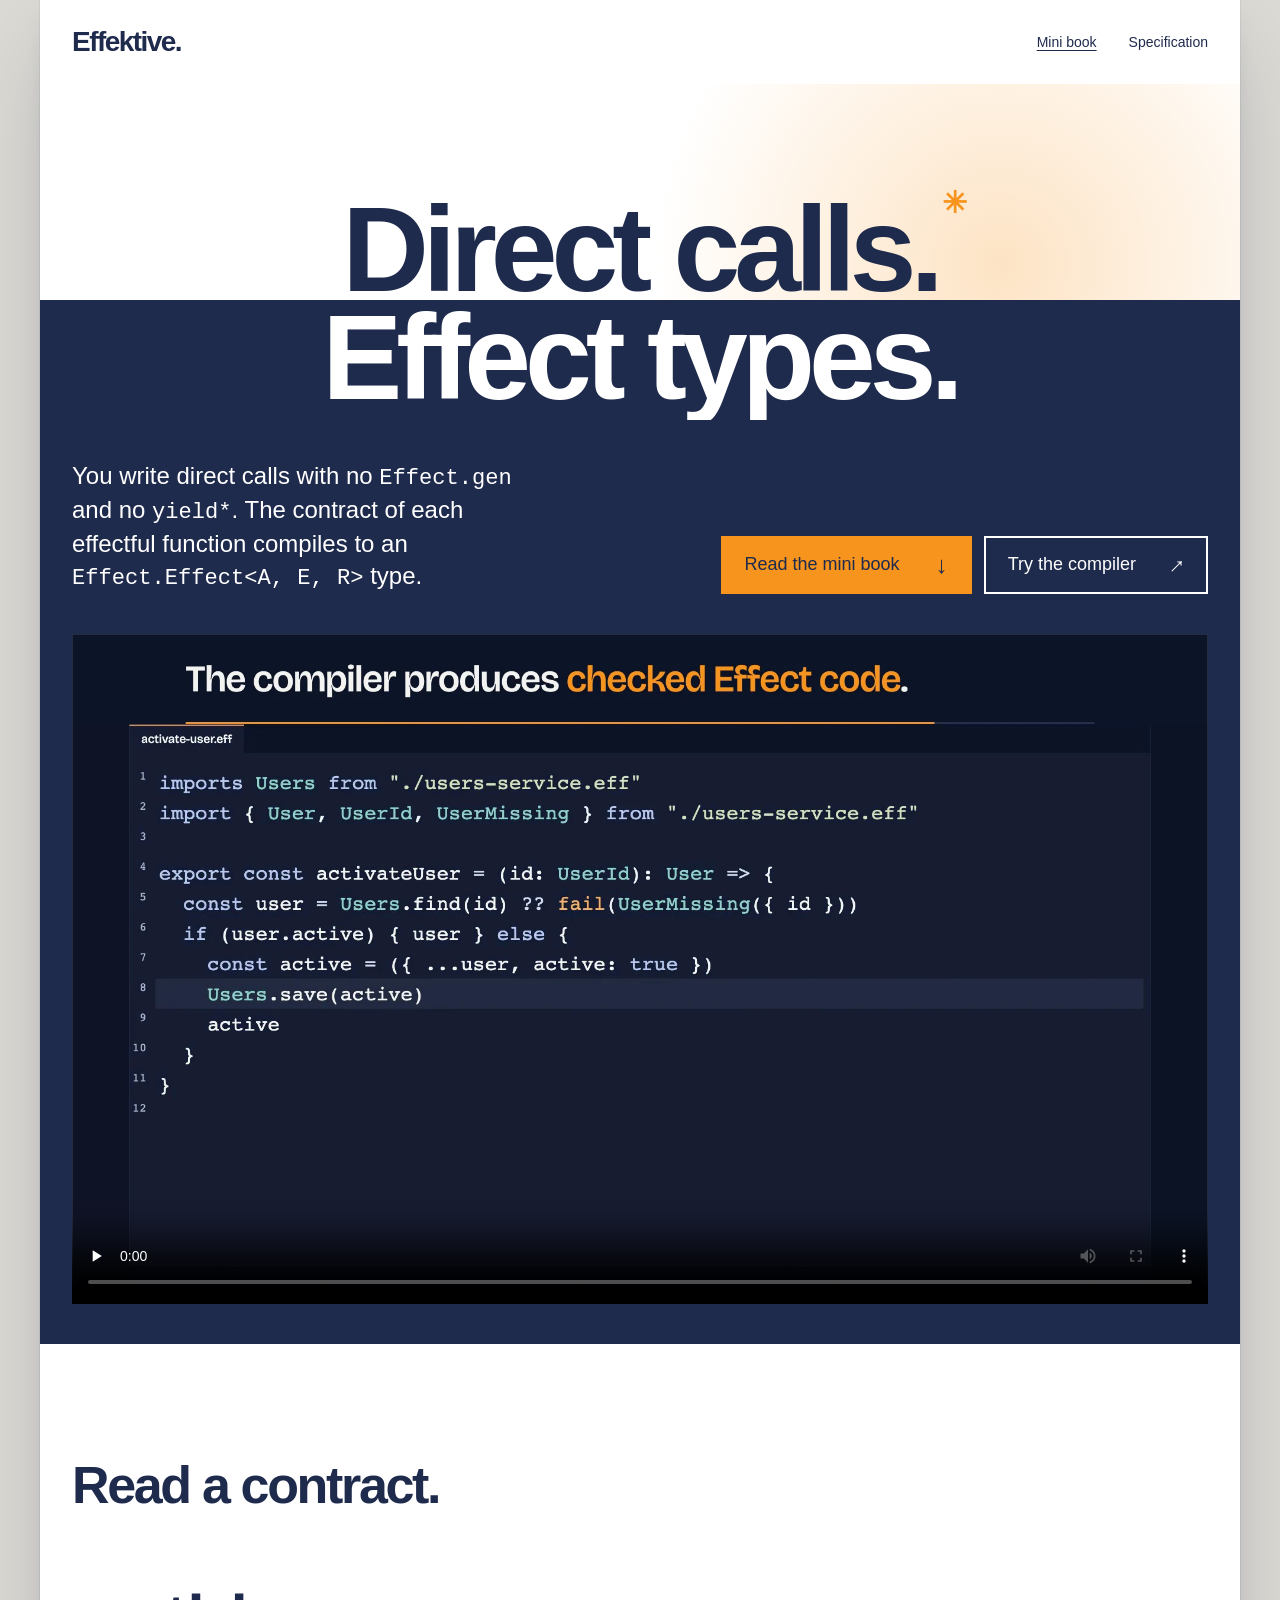
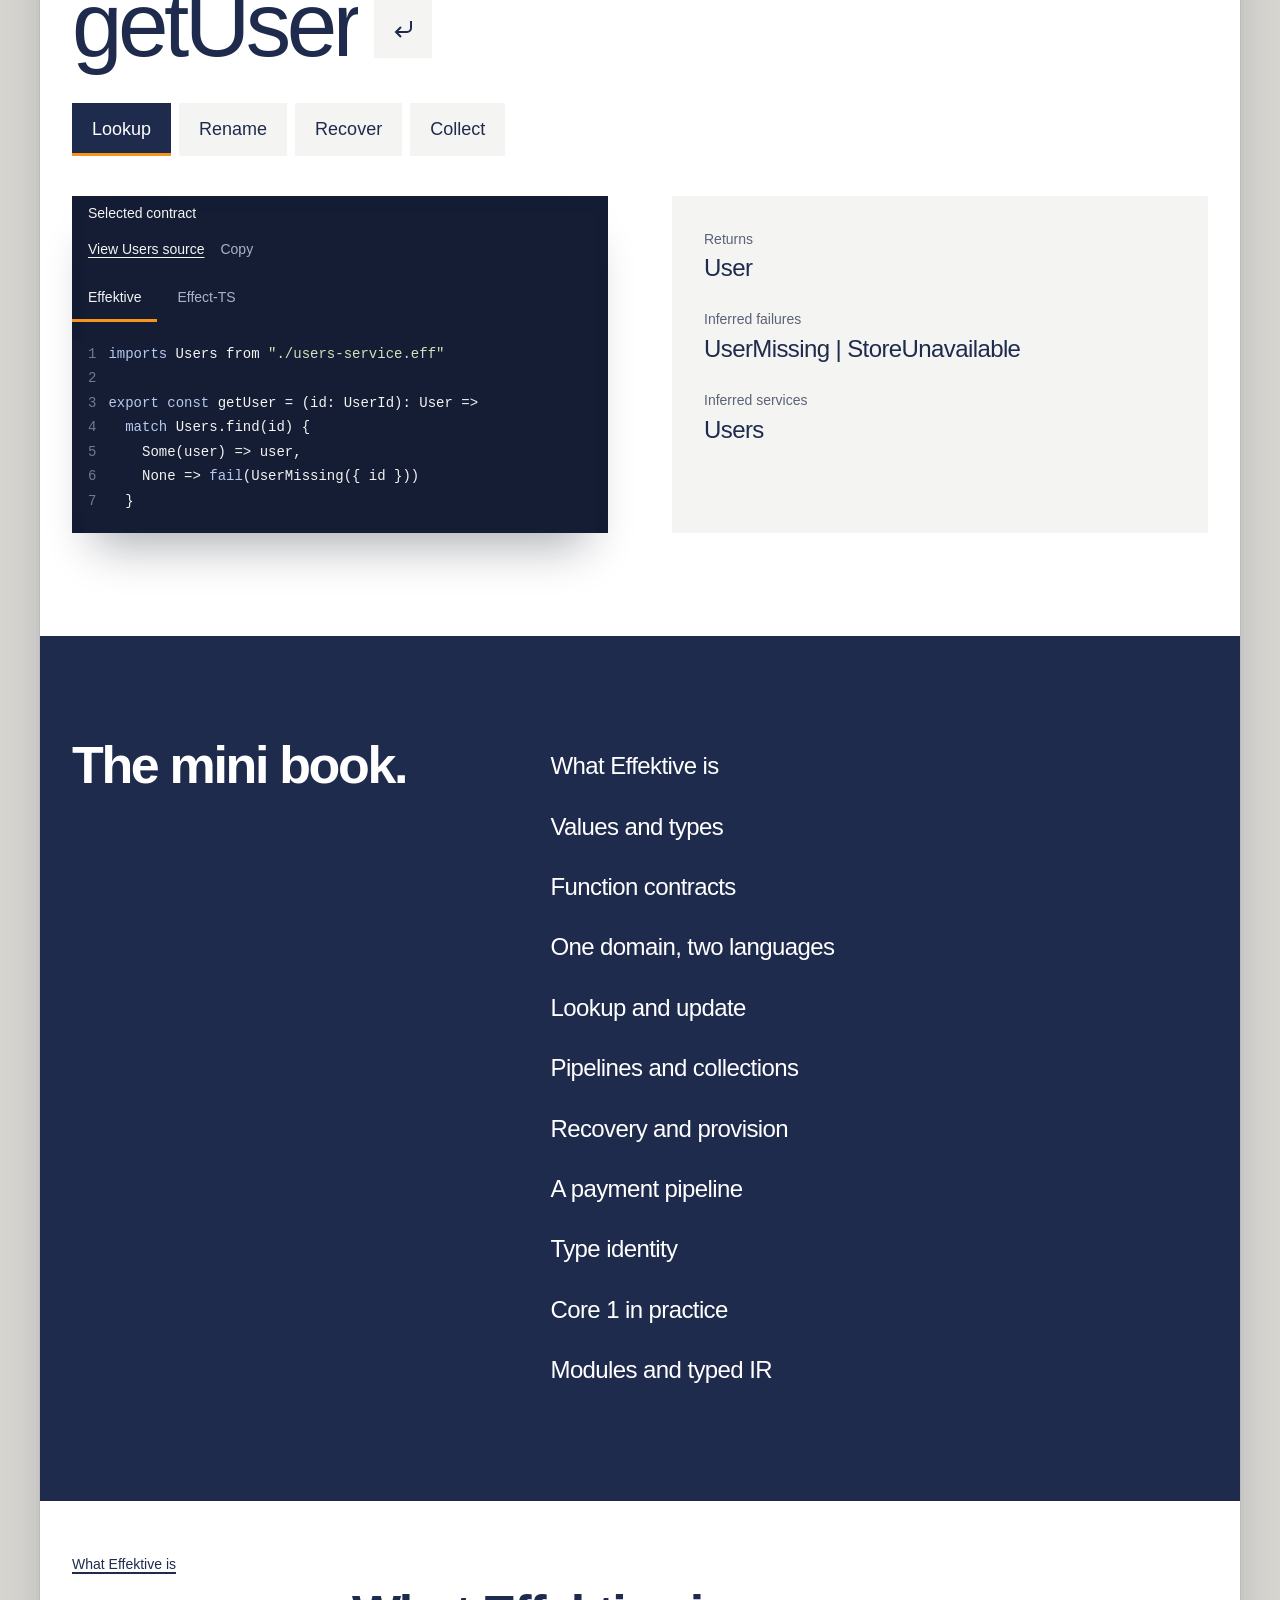
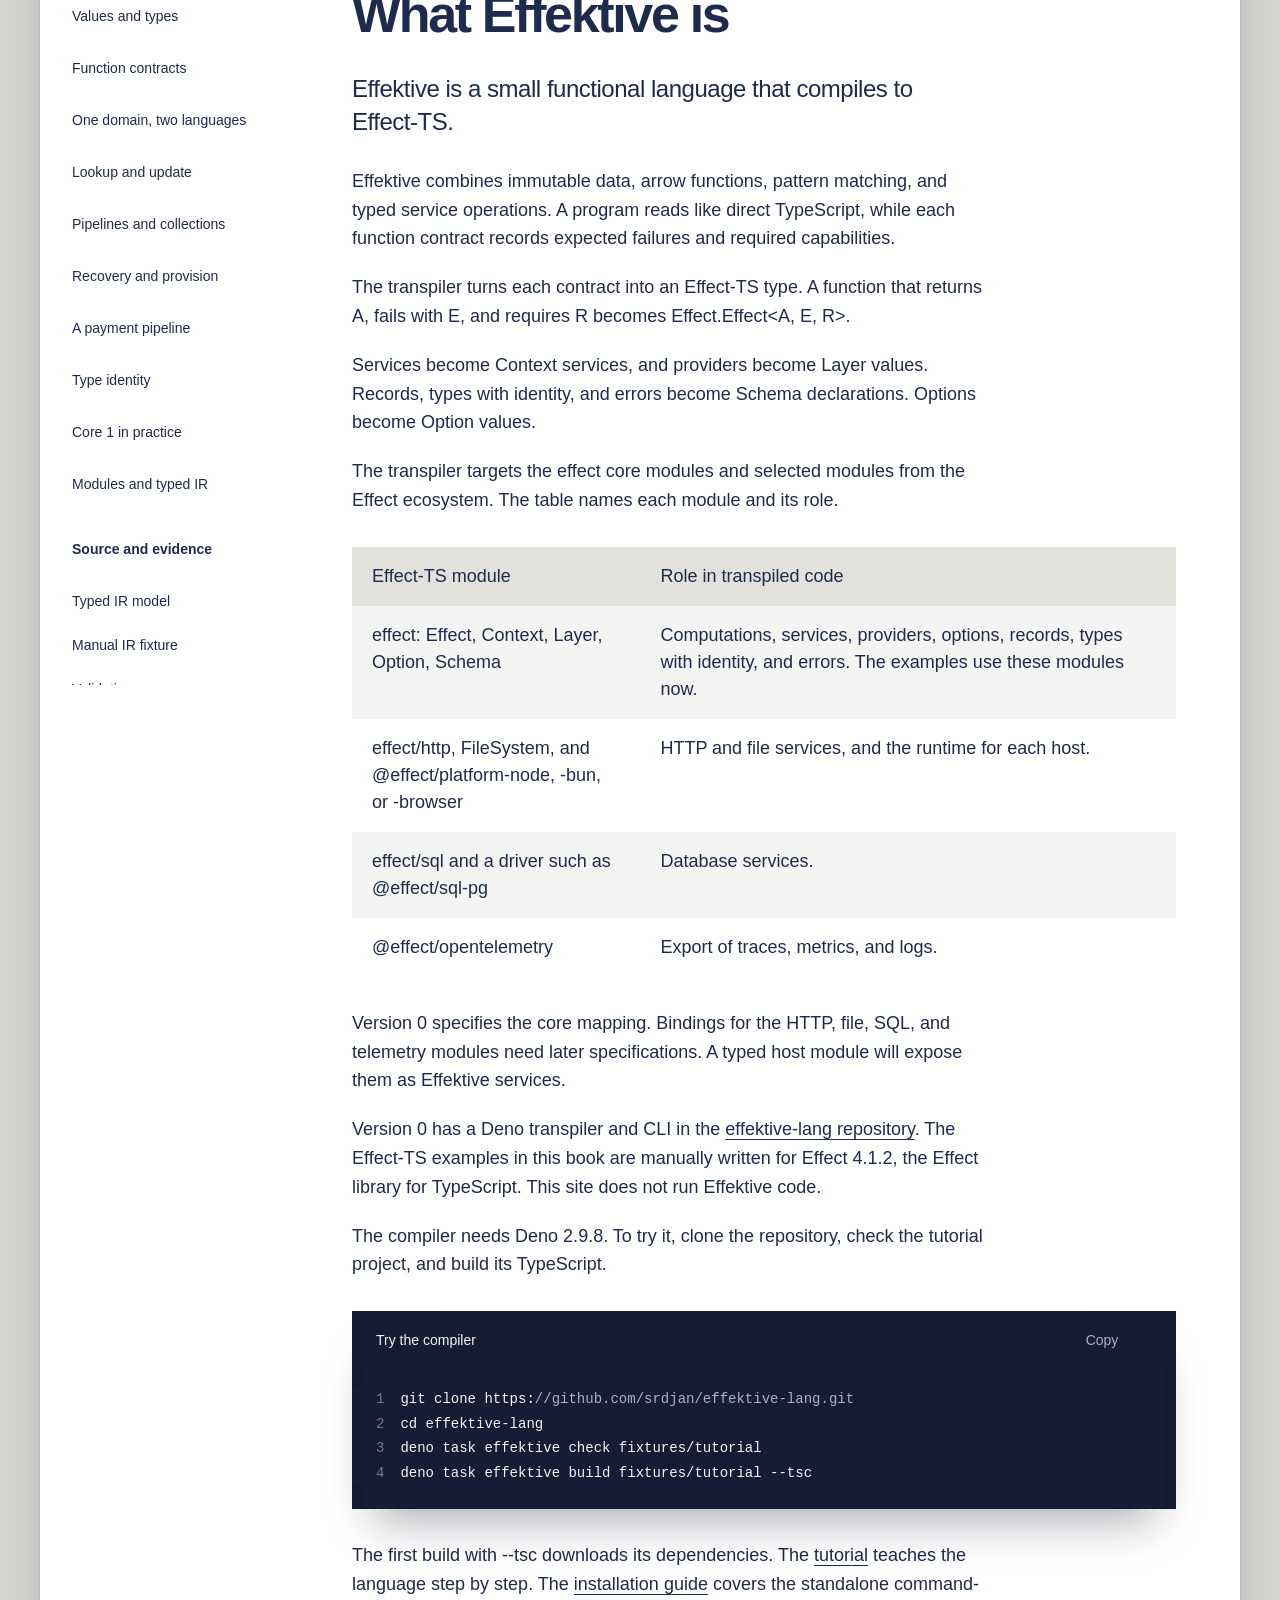
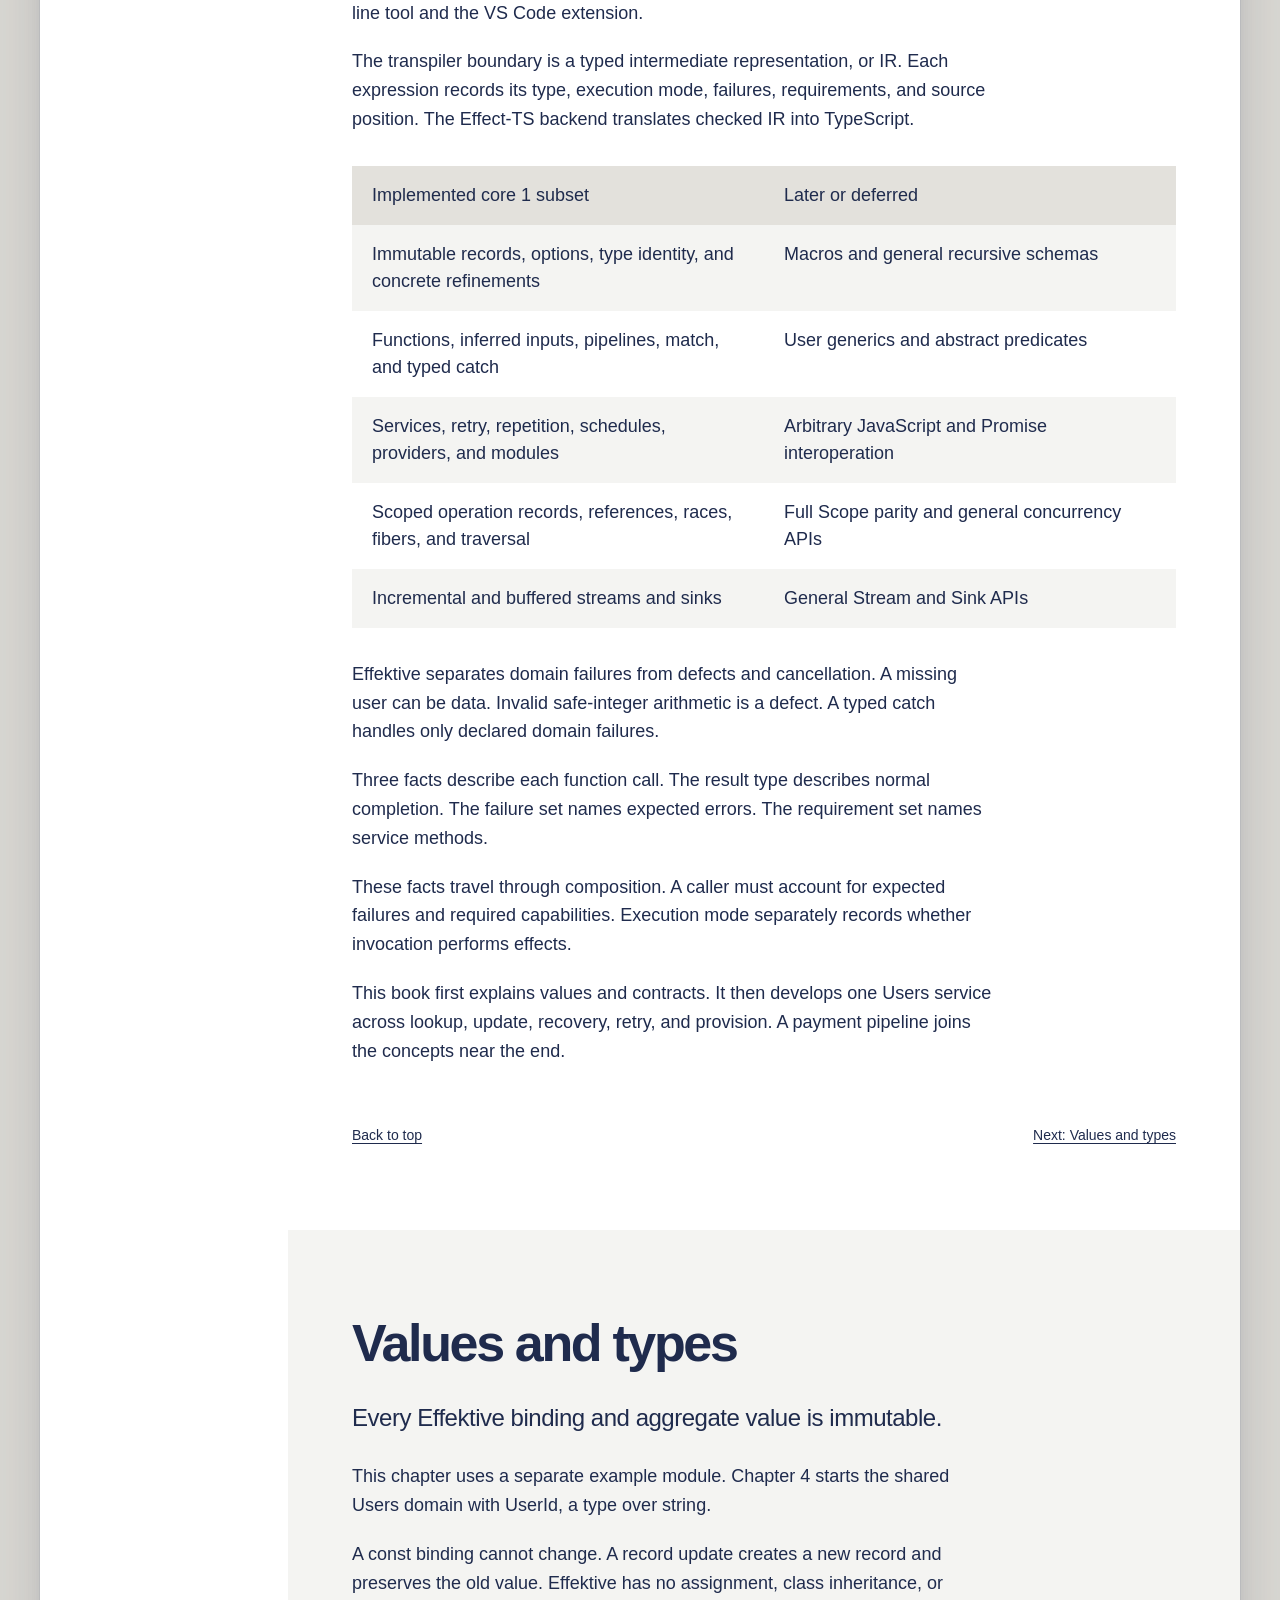
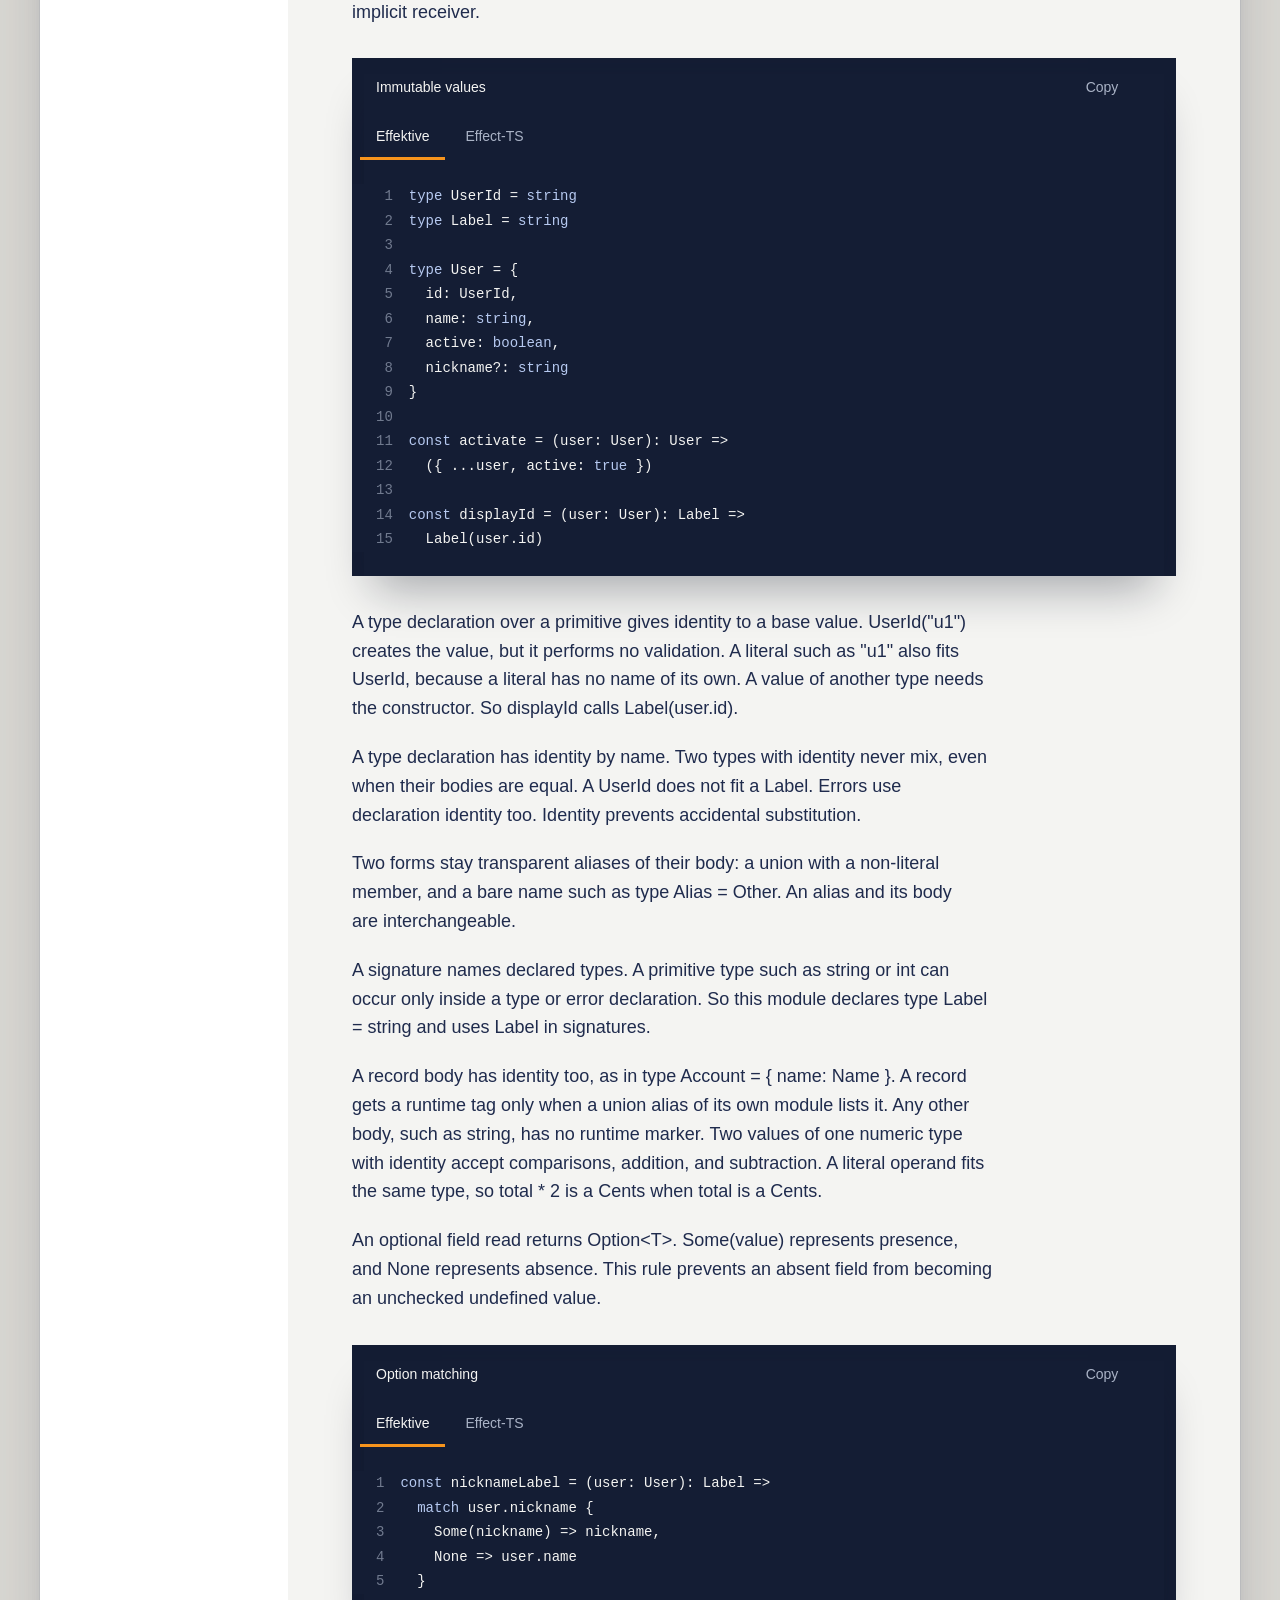
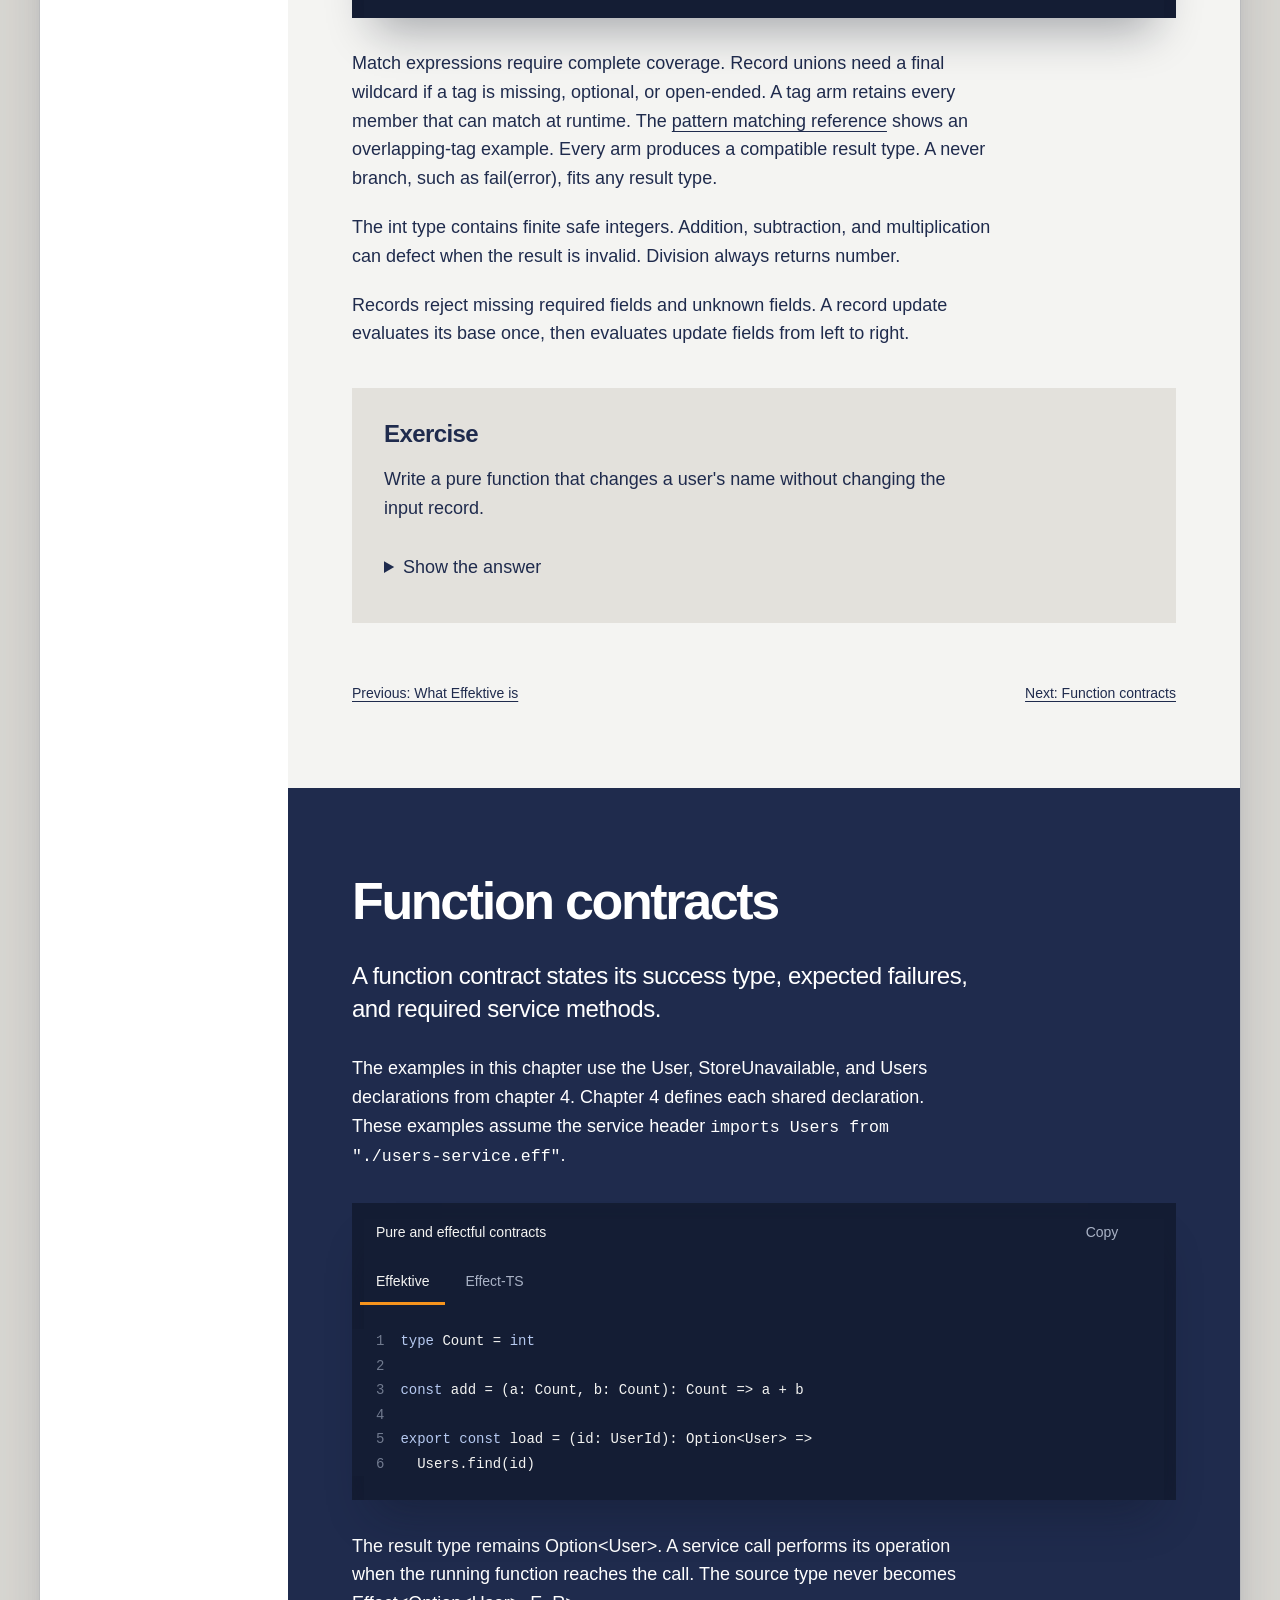
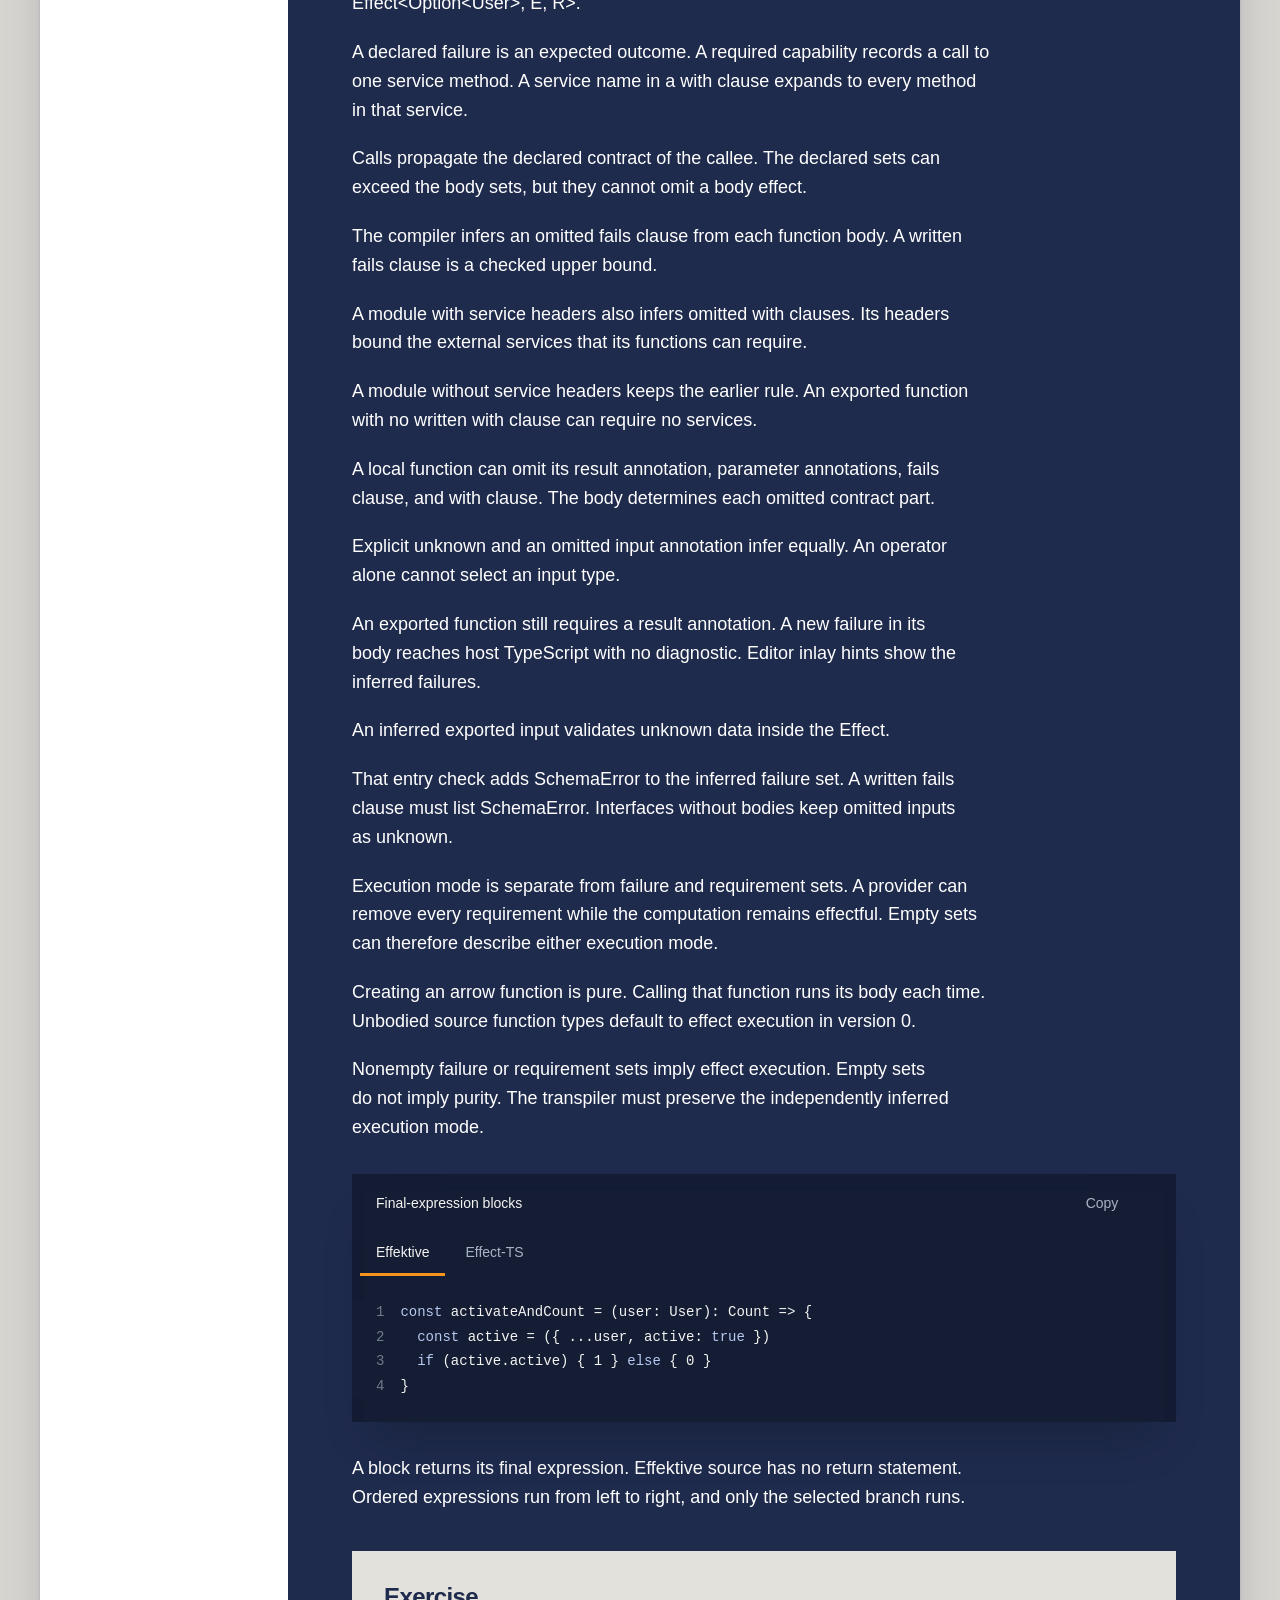
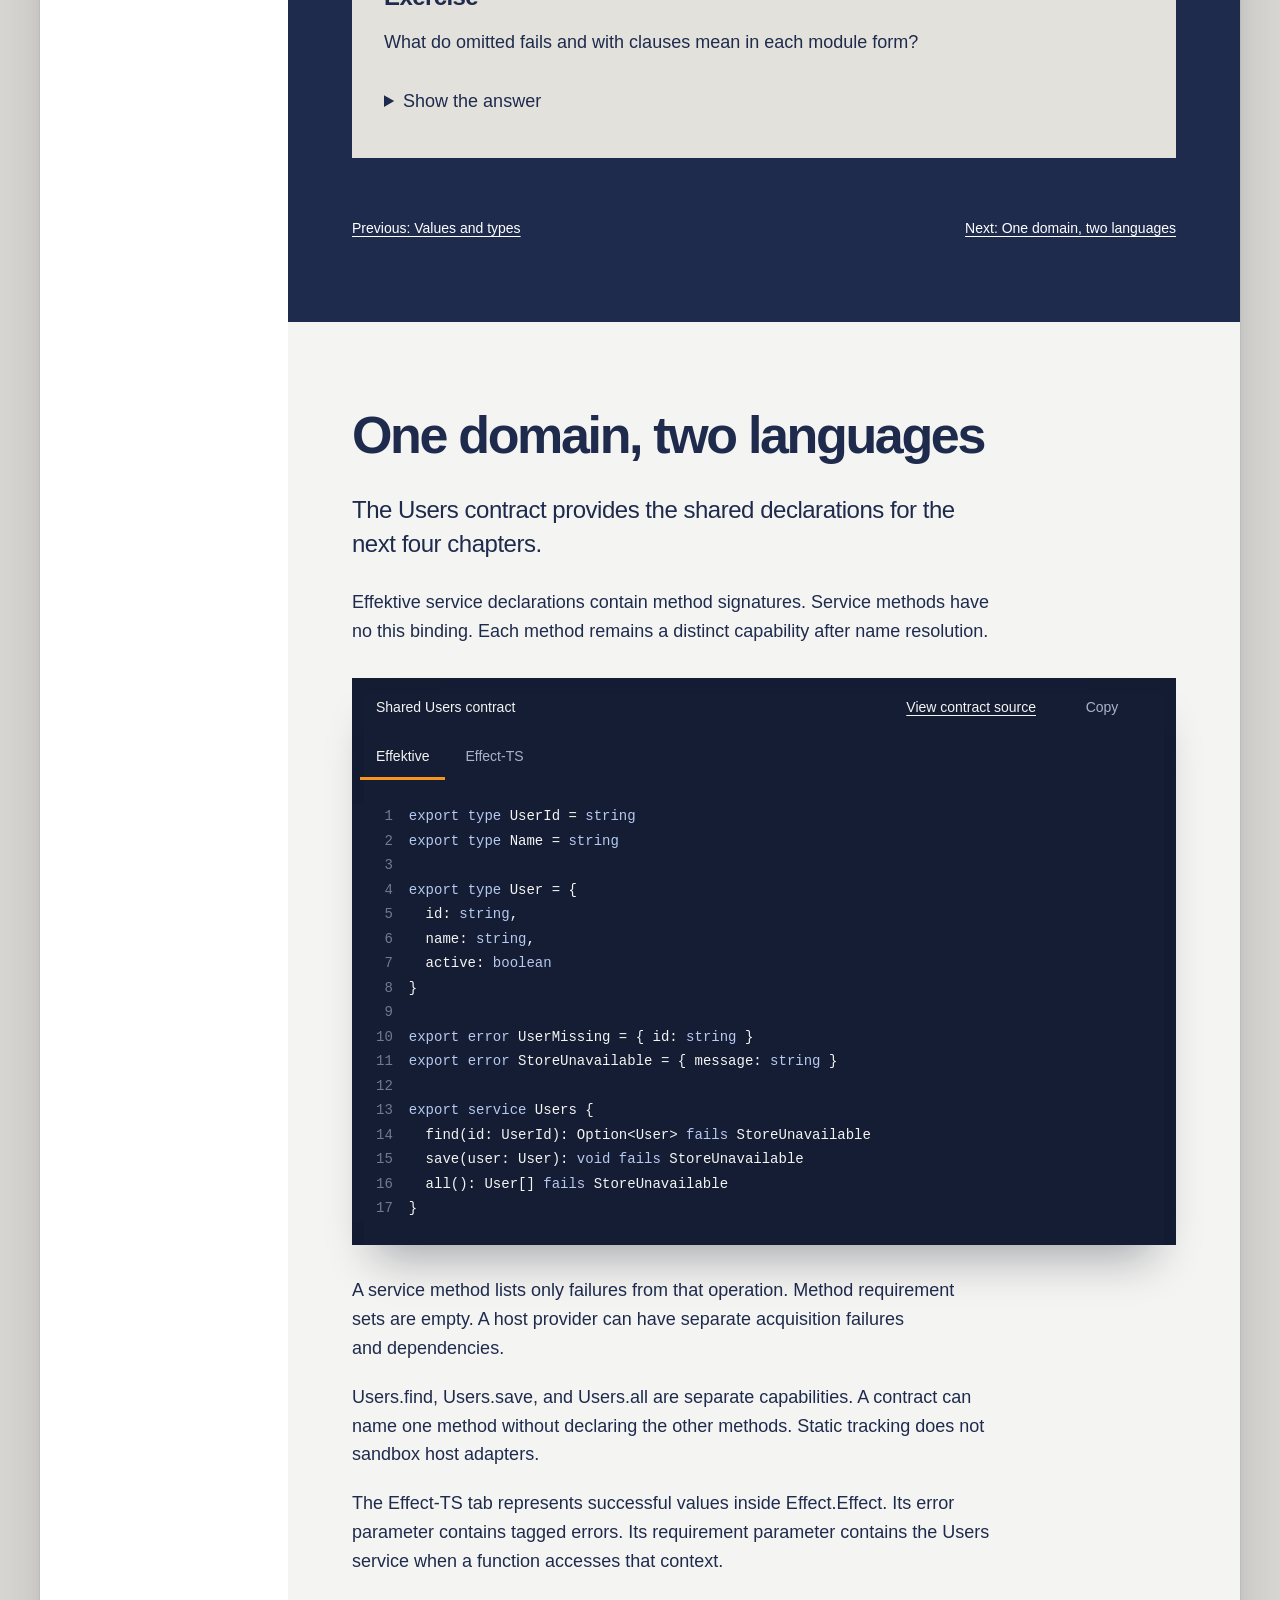
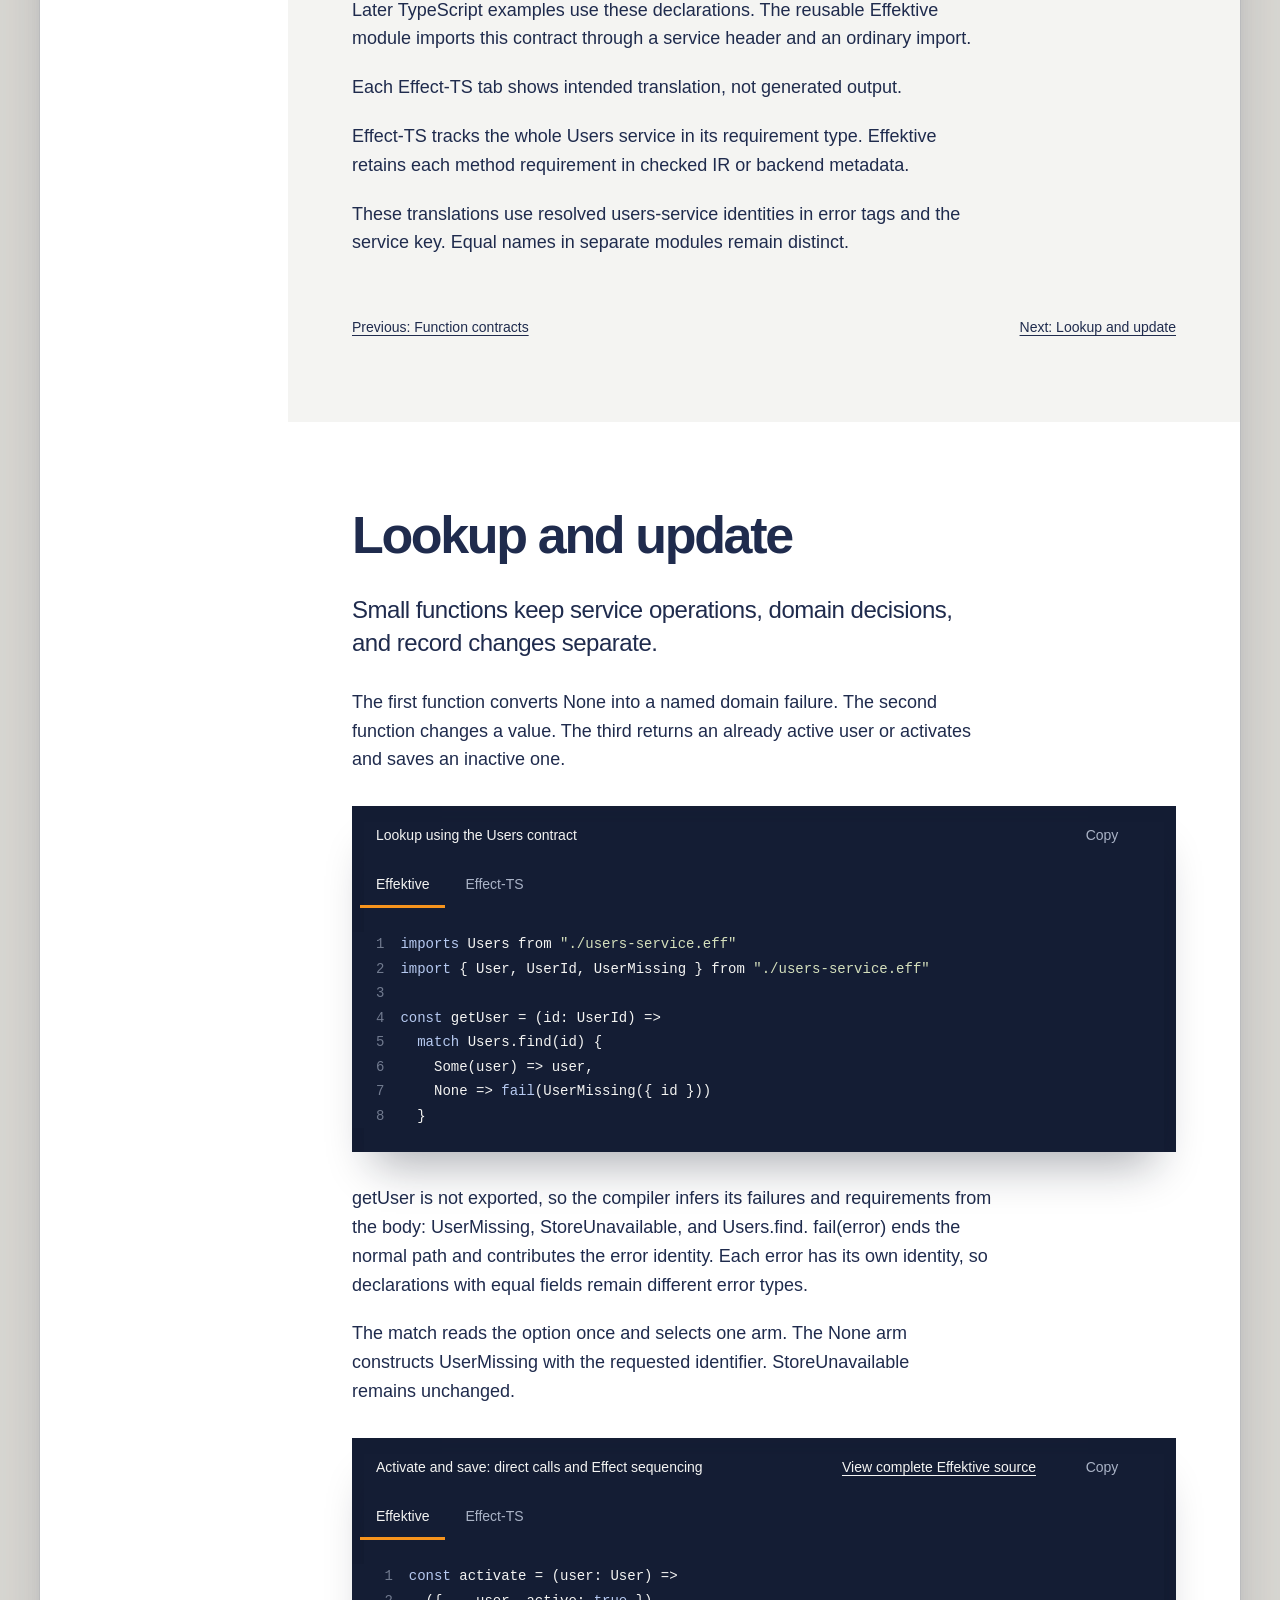
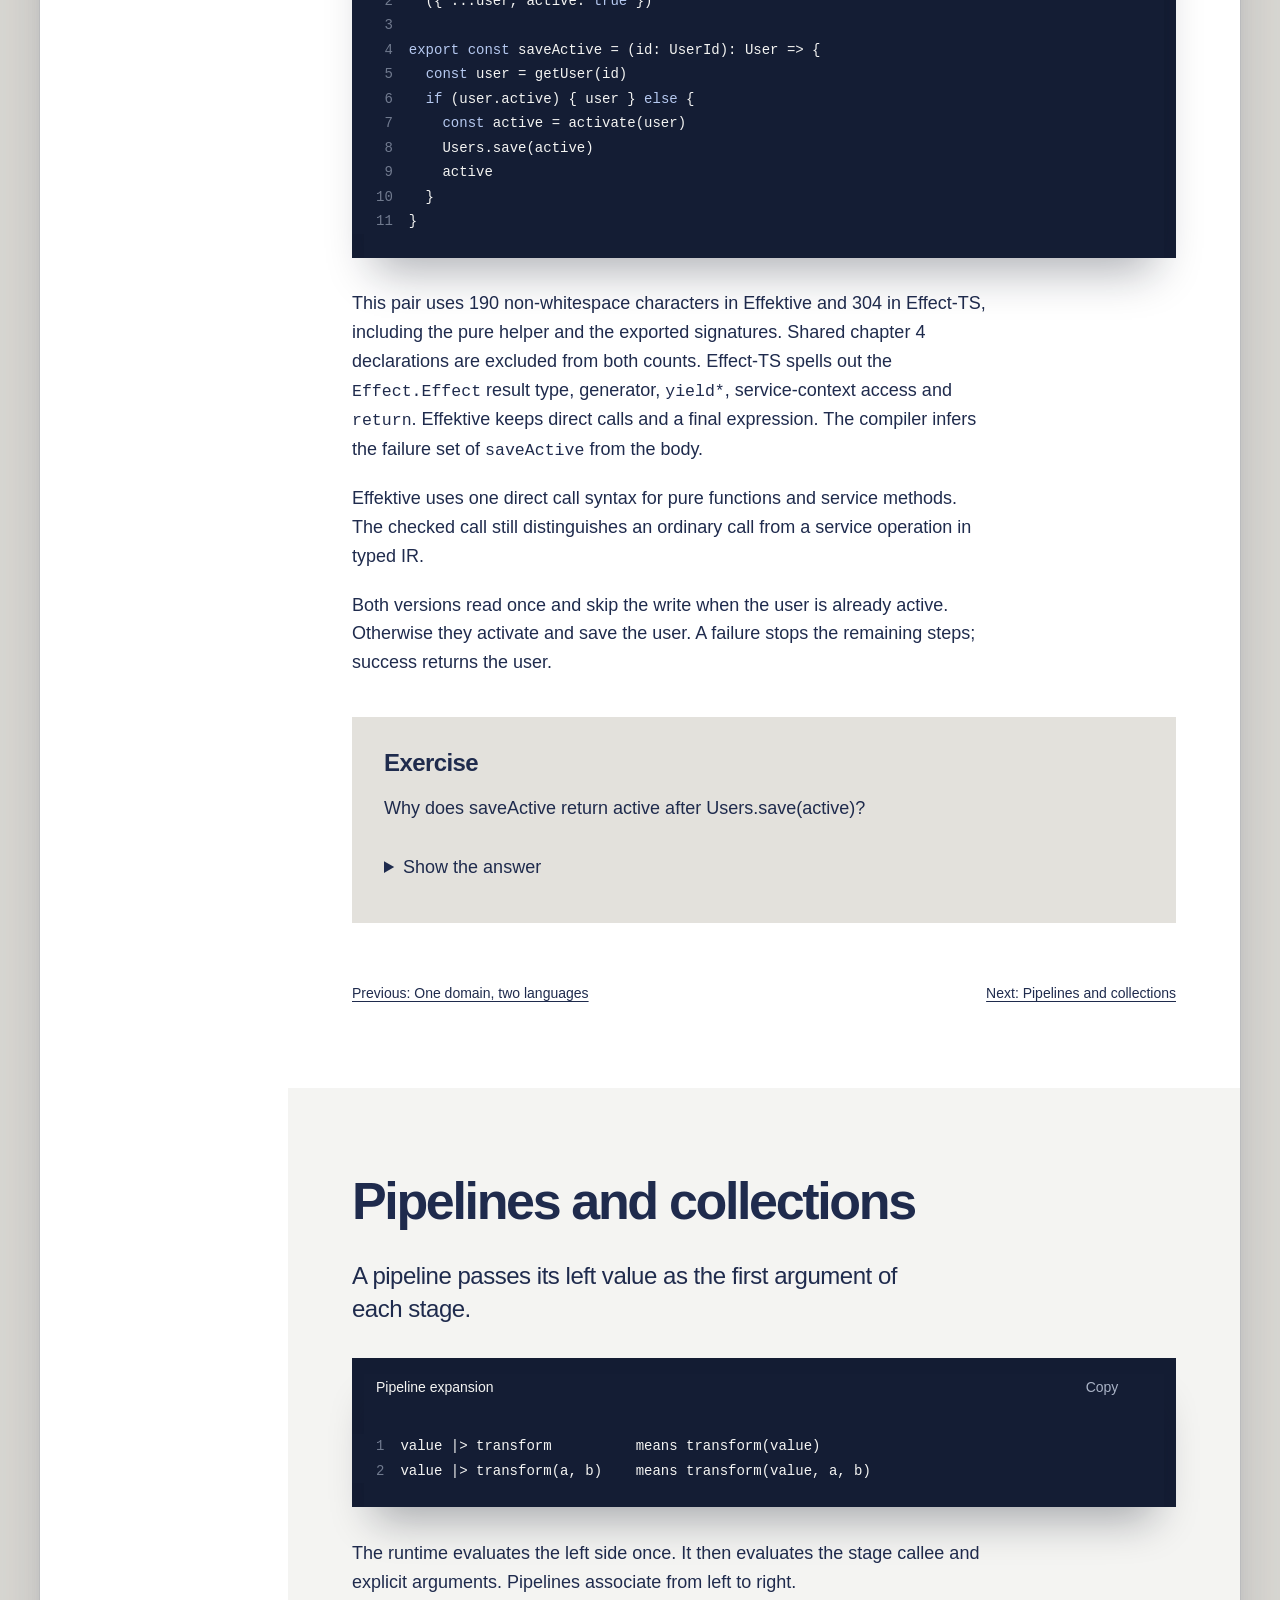
==== commit 061349a6: "Remove withResource from the specification in draft 0.77 The compiler no longer has the prelude name" ====
--- a/public/index.html
+++ b/public/index.html
@@ -1335,4 +1335,4 @@
 <p>The <a href="effektive-examples/order-lifecycle/README.md">runnable order lifecycle</a> is a witness for type identity. It is not a gate application. Its source in <a href="effektive-examples/order-lifecycle/contracts.eff">contracts.eff</a> and <a href="effektive-examples/order-lifecycle/orders.eff">orders.eff</a> declares four tagged states across two modules, matches them by name, and prices a recursive rule tree. It decodes JSON through an untagged record type. Nine <a href="effektive-examples/order-lifecycle/checks.ts">Order lifecycle runtime checks</a> cover each transition, the InvalidTransition failure, pricing, decoding and the encoded tag.</p>
 <p>Separate release checks now cover editor references, rename, completion, semantic tokens and contract quick fixes, a bundled local CLI and VSIX, and installed editor startup, save and restart. The playground passed automated keyboard and error-recovery checks at 375, 720 and 1280 pixels. The service workflow has seven <a href="effektive-examples/service-workflow/integration_checks.ts">real loopback HTTP and SQLite checks</a> for persistence, failures, rollback, cancellation and connection close. Full M1/M3/M4 release measurements meet the existing 100 ms p90 diagnostics budget on the large synthetic project and include 10,000 distinct edits across three open documents. These finite memory observations establish no bound. The user’s manual editor and playground acceptance remains pending. These additions change no source forms or package-interoperability deferral.</p>
 <p>The earlier provider illustration uses a declared adapter interface, without a provider implementation. The Core 1 showcase source passes the compiler, independent IR validator, and strict checking of emitted TypeScript; these checks do not prove runtime equivalence.</p><nav class="section-nav" aria-label="Navigation for section 11"><a href="#core1-showcase">Previous: Core 1 in practice</a><a href="effektive-spec.html">Read the specification</a></nav></section>
-<div class="document-note"><p>Language core 1. Design draft 0.76. November 4, 2026.</p></div></article></div></main><footer class="footer"><div class="footer-top"><div><a class="button" href="effektive-spec.html">Read the specification <span class="arrow-out" aria-hidden="true">↑</span></a></div><nav aria-label="Source files"><a href="typed-ir.ts">Typed IR model</a><a href="effektive-validation.txt">Validation scope</a><a href="fonts/OFL.txt">Font license</a><a href="#top">Back to top</a></nav></div><div class="footer-name" aria-hidden="true">Effektive.</div></footer></body></html>
+<div class="document-note"><p>Language core 1. Design draft 0.77. November 9, 2026.</p></div></article></div></main><footer class="footer"><div class="footer-top"><div><a class="button" href="effektive-spec.html">Read the specification <span class="arrow-out" aria-hidden="true">↑</span></a></div><nav aria-label="Source files"><a href="typed-ir.ts">Typed IR model</a><a href="effektive-validation.txt">Validation scope</a><a href="fonts/OFL.txt">Font license</a><a href="#top">Back to top</a></nav></div><div class="footer-name" aria-hidden="true">Effektive.</div></footer></body></html>
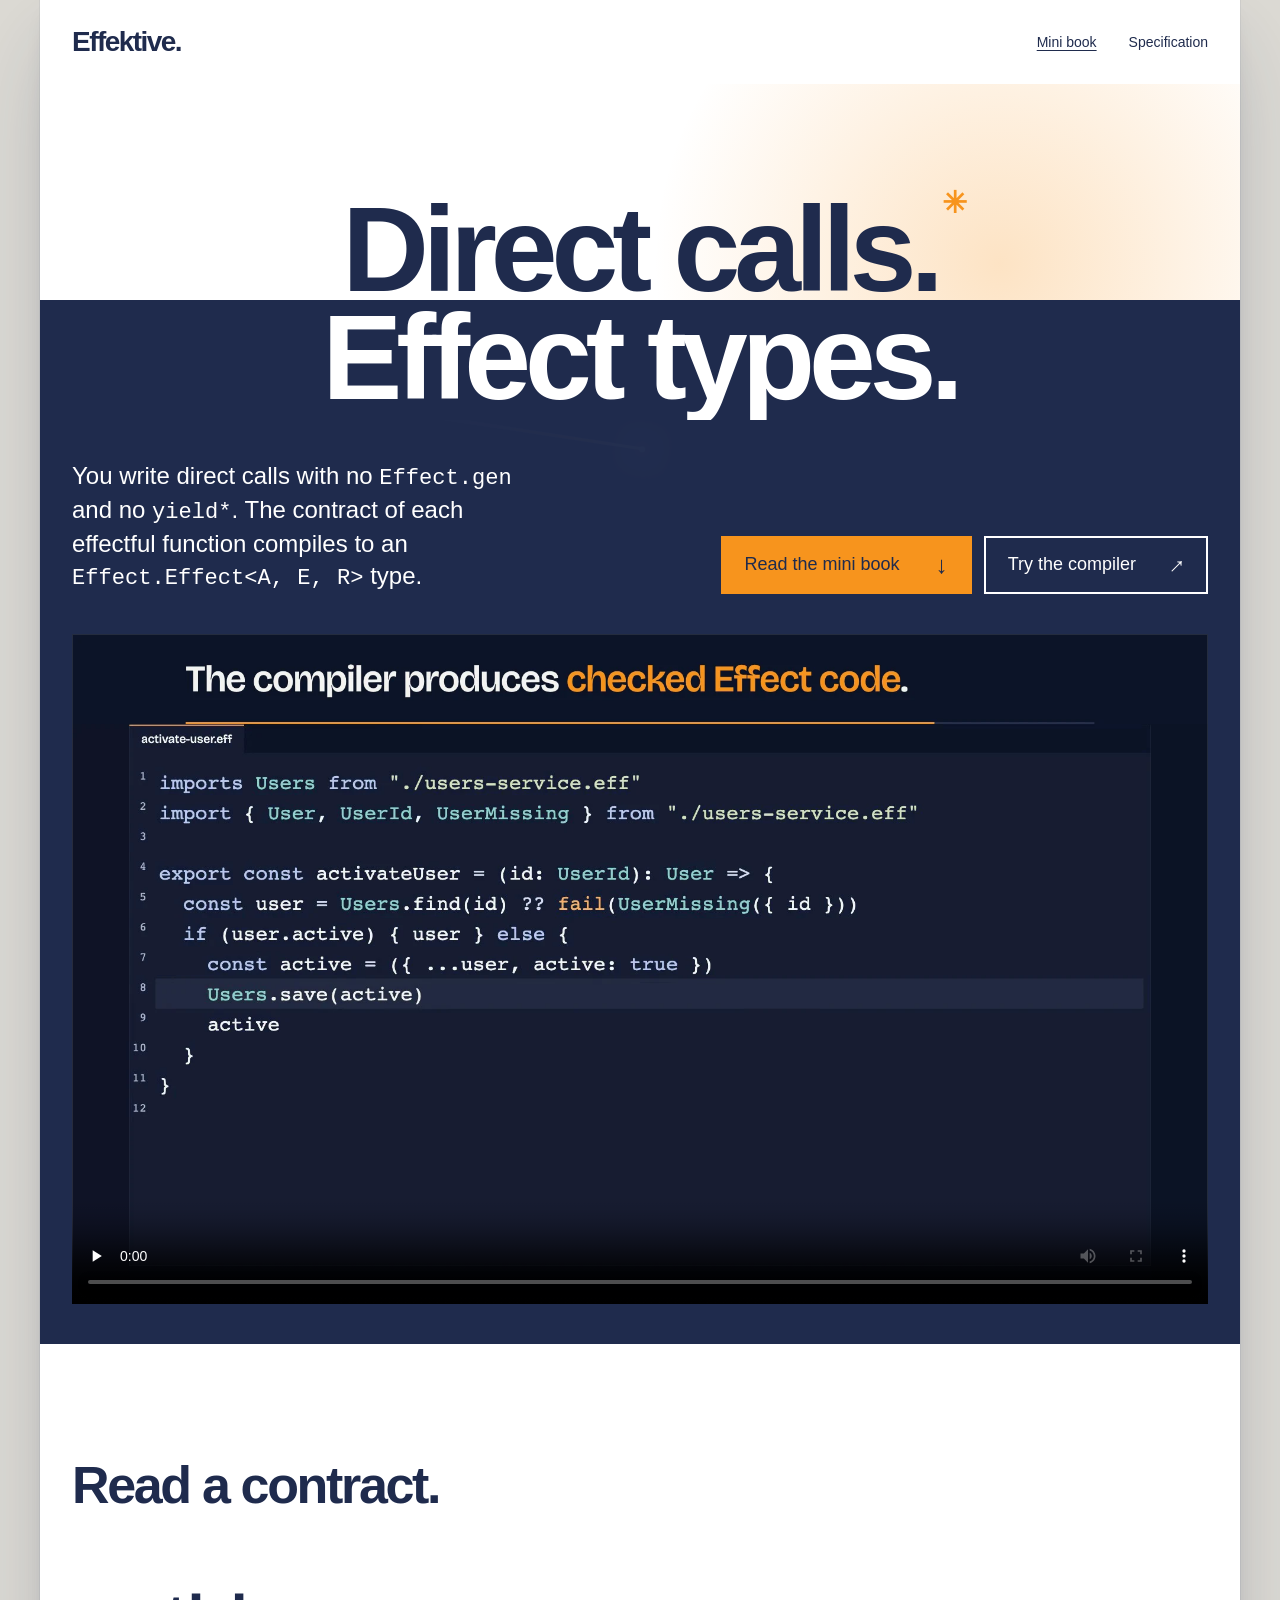
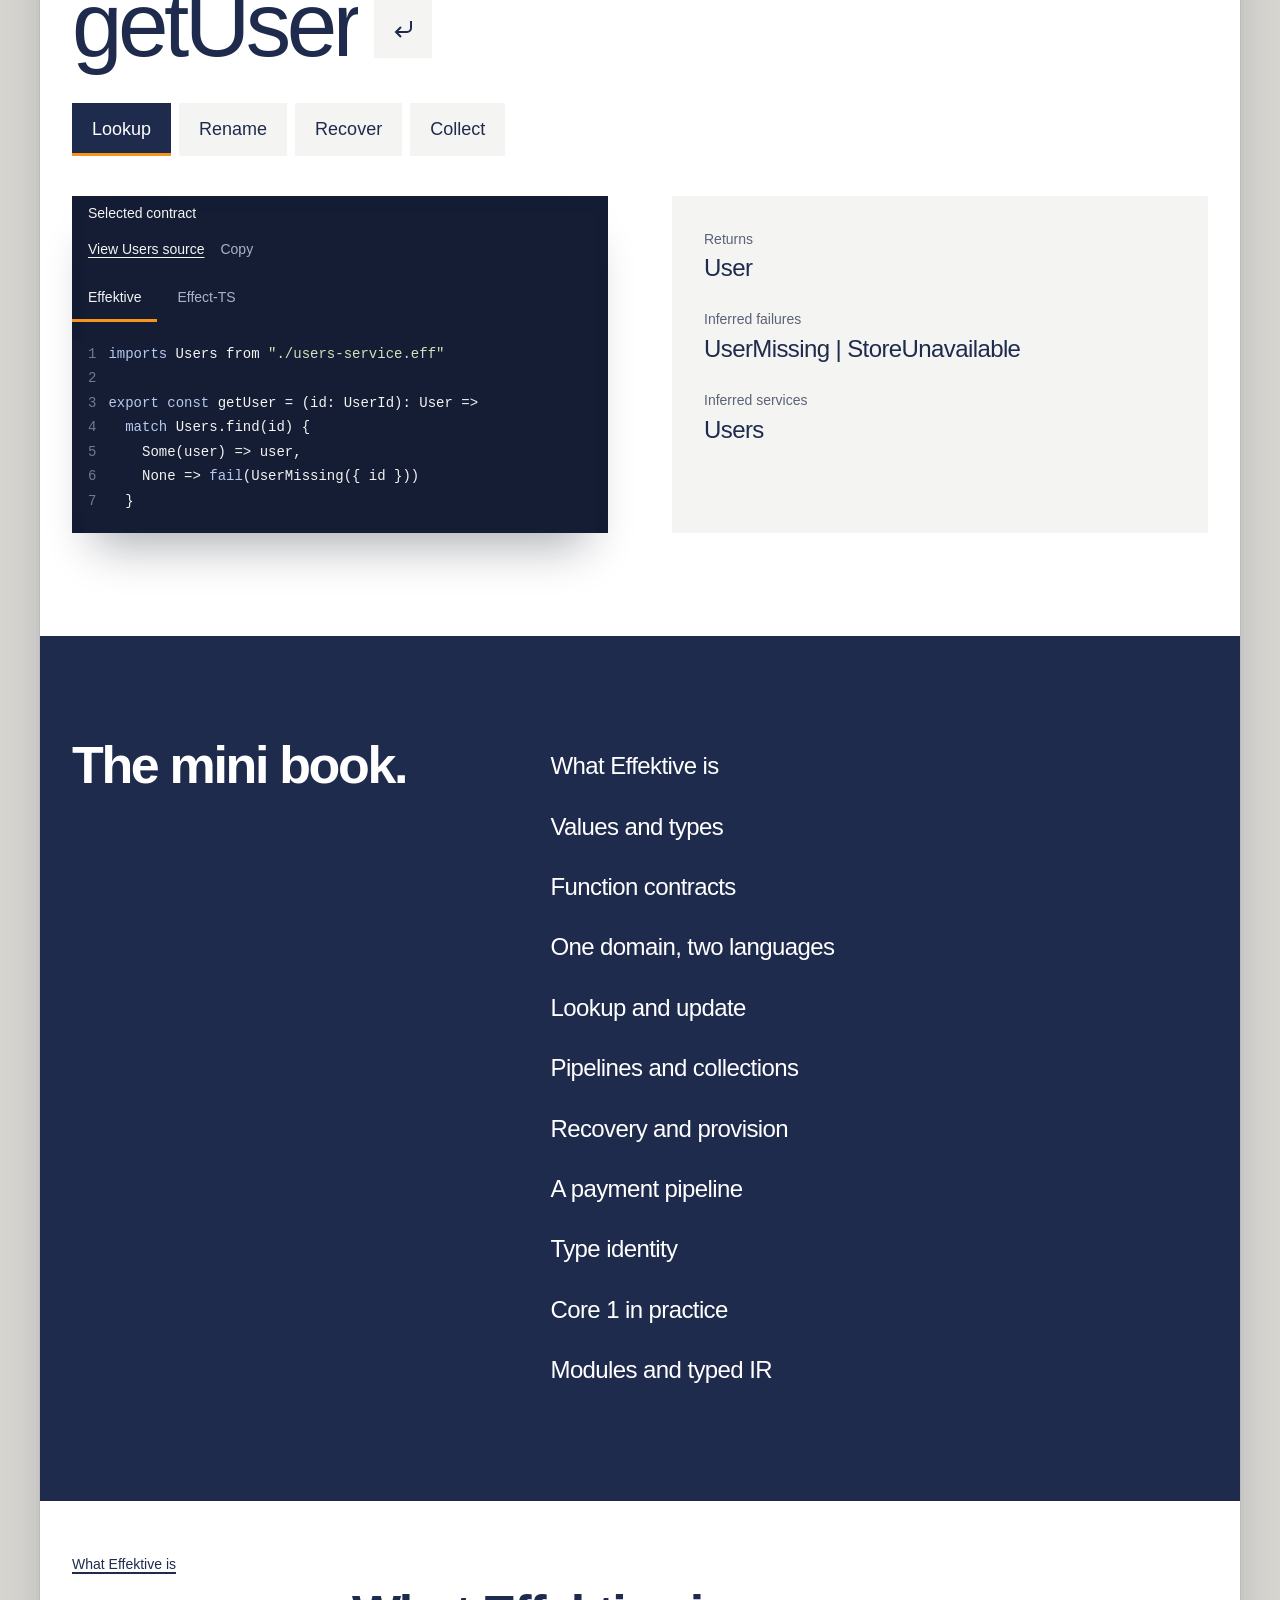
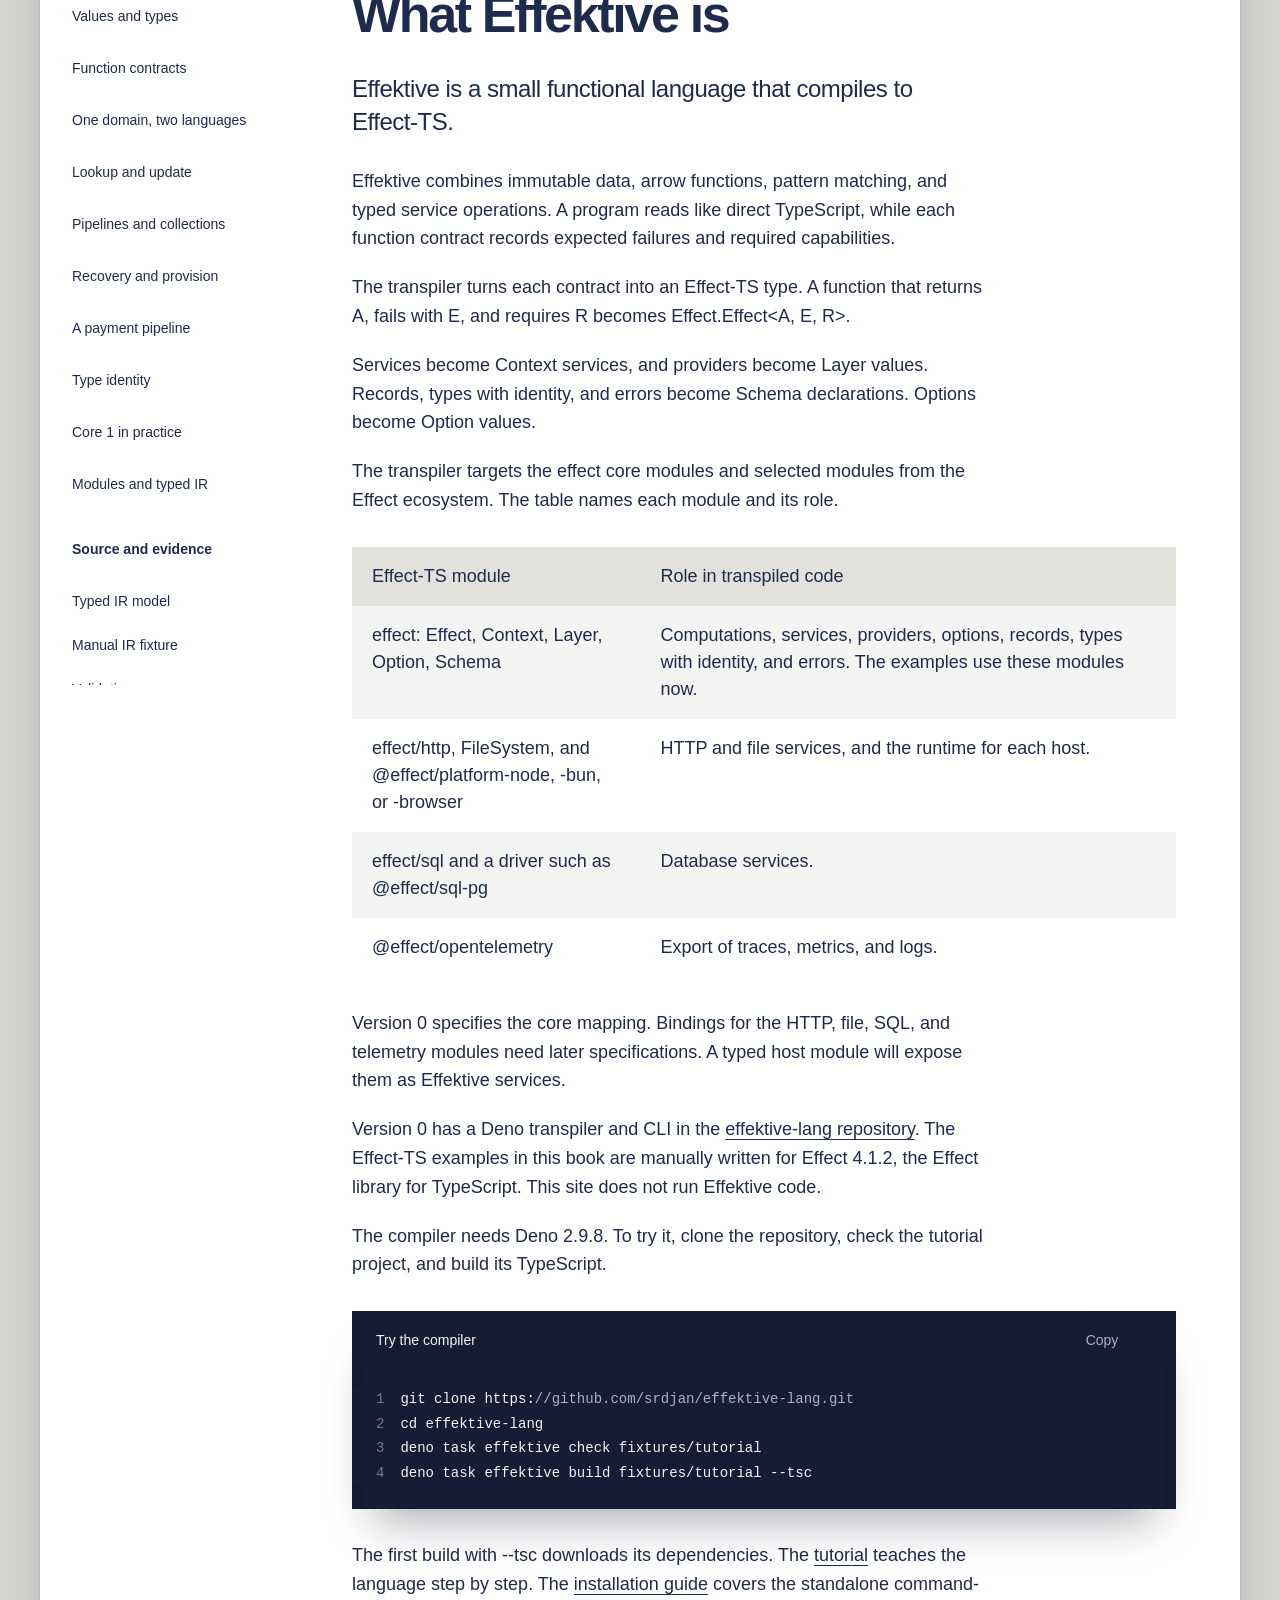
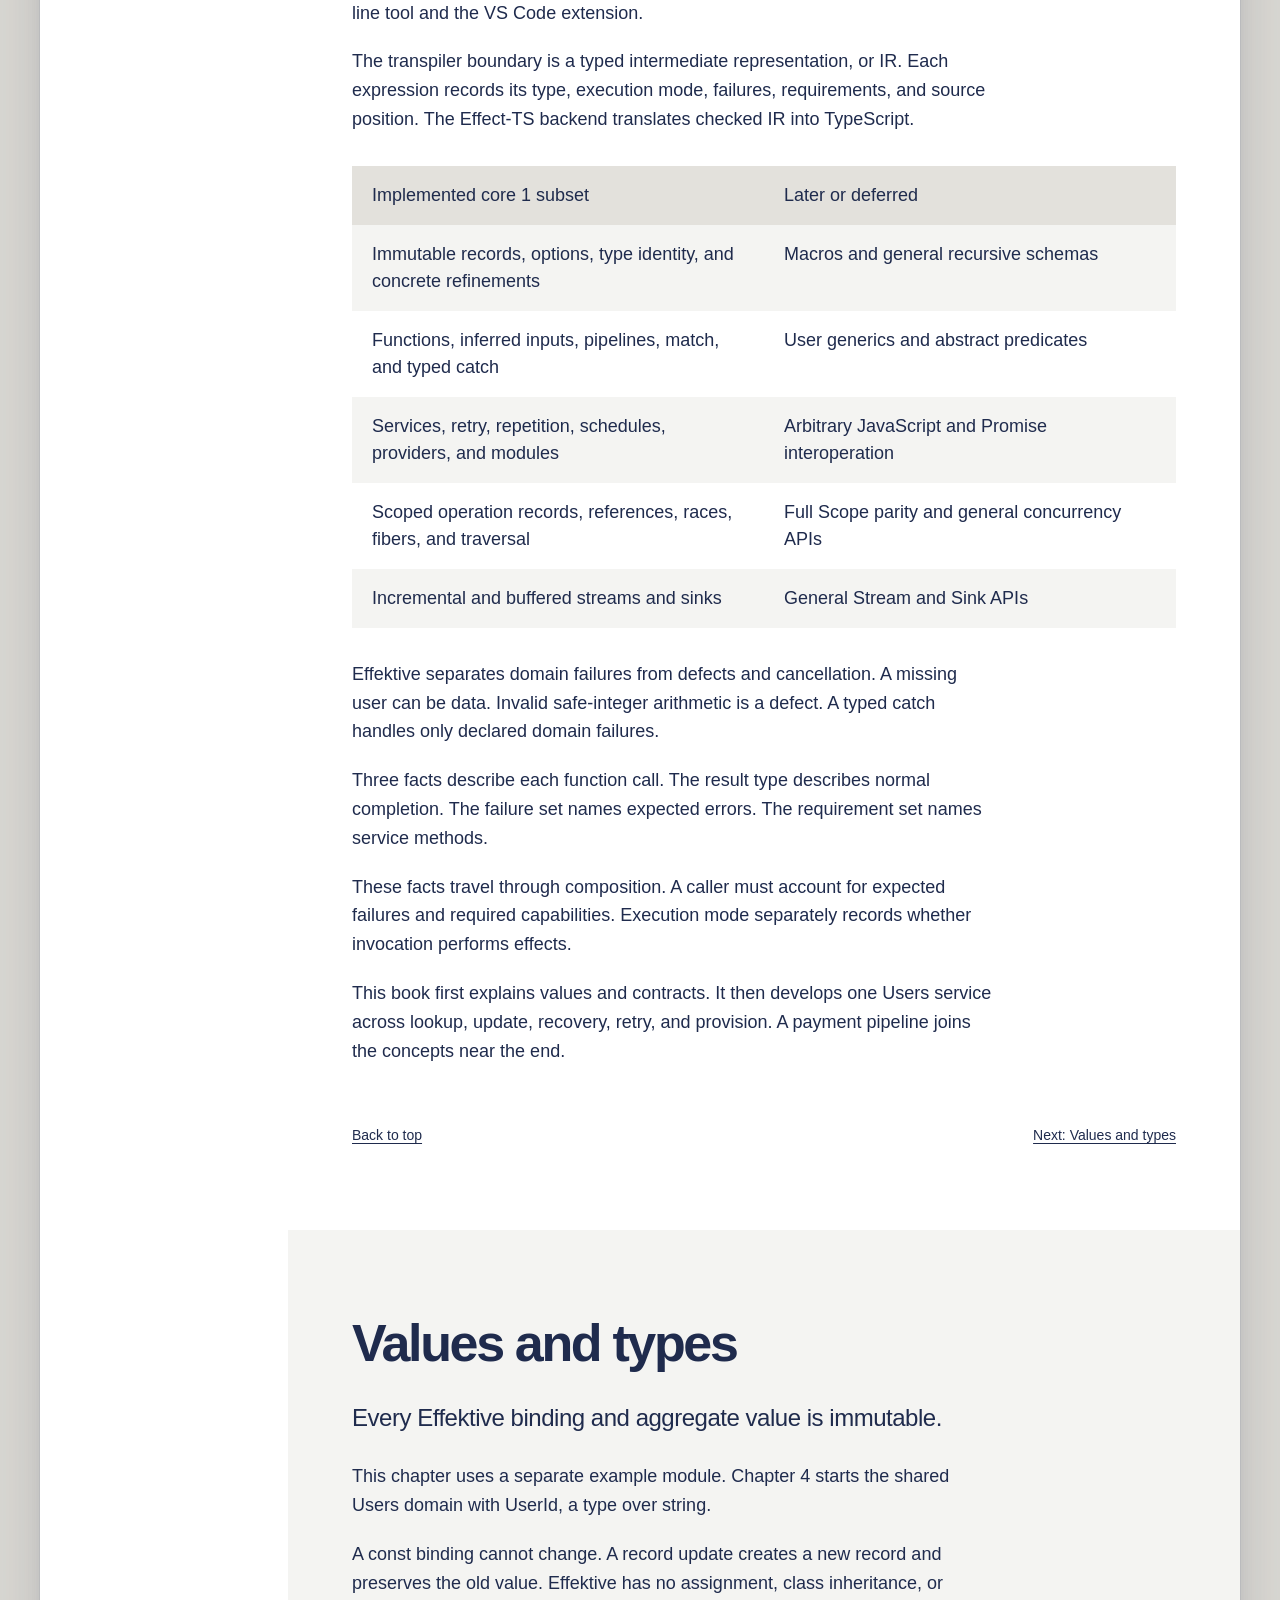
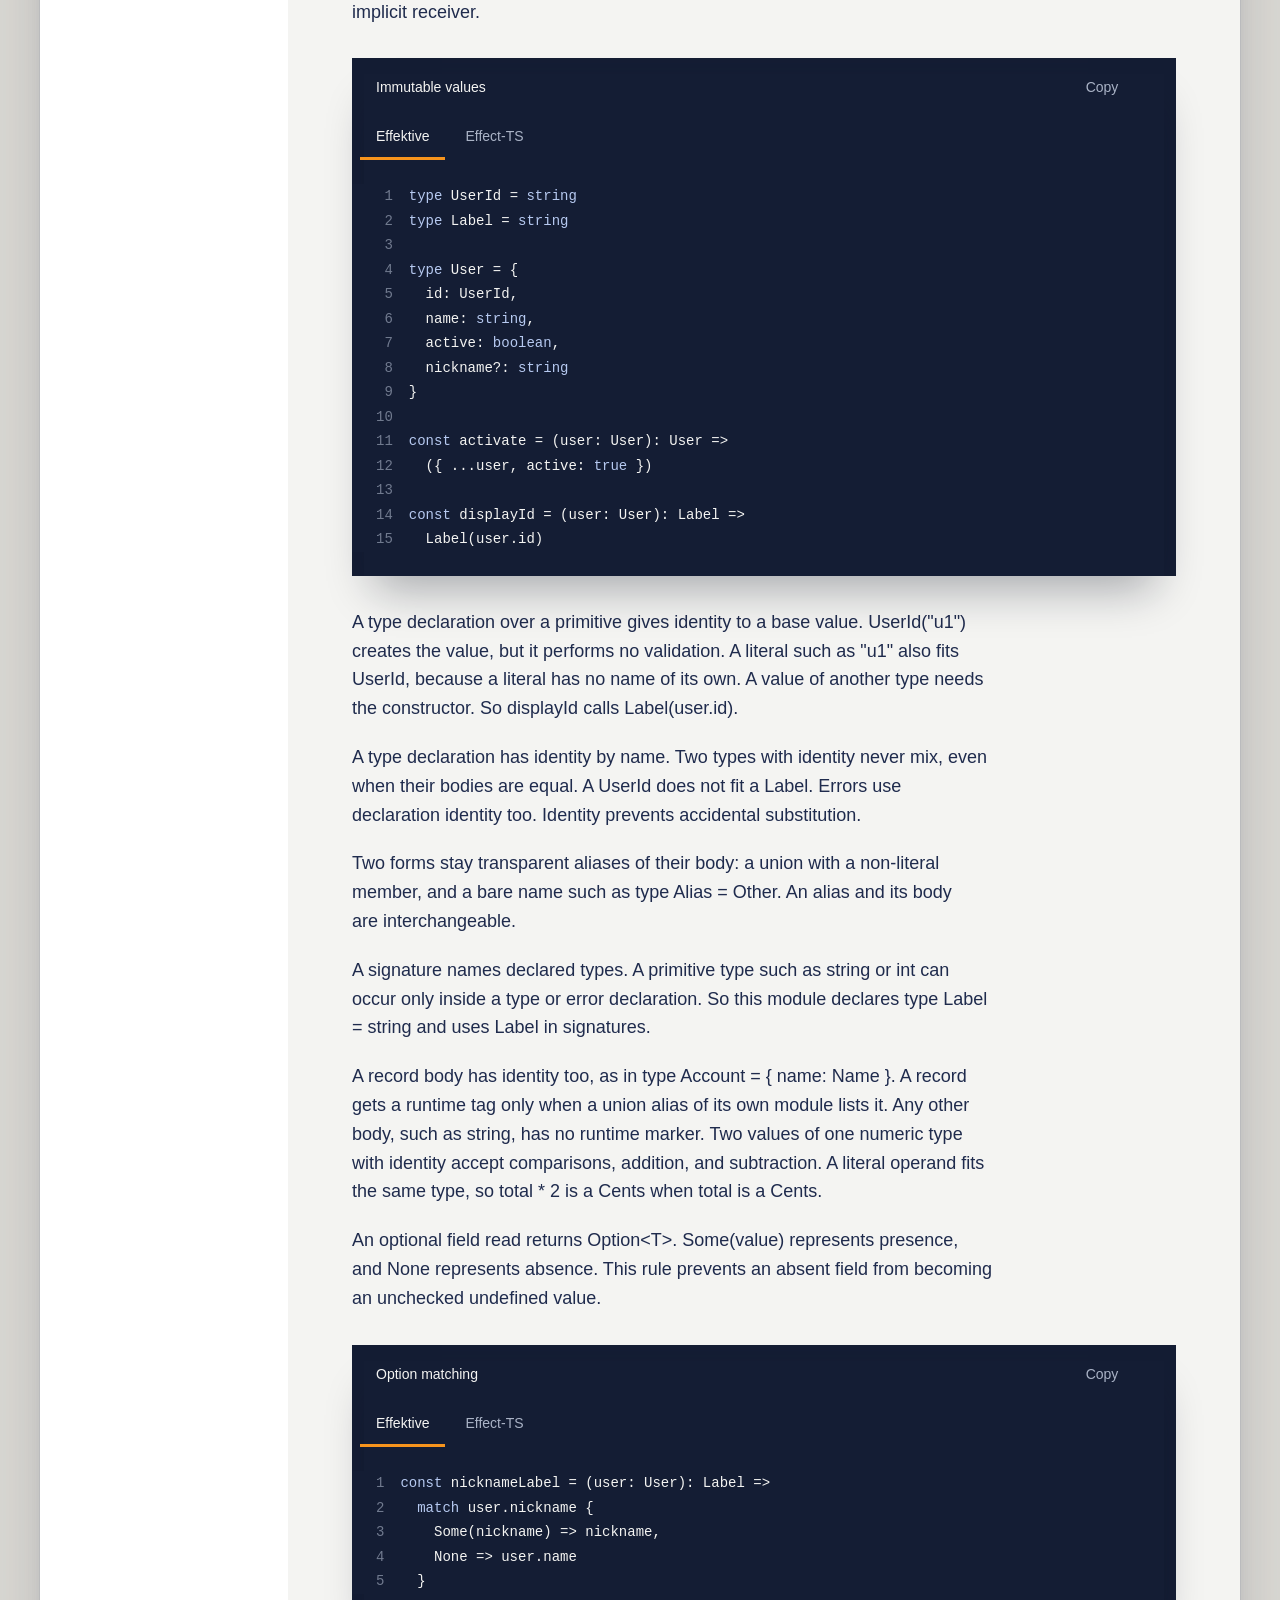
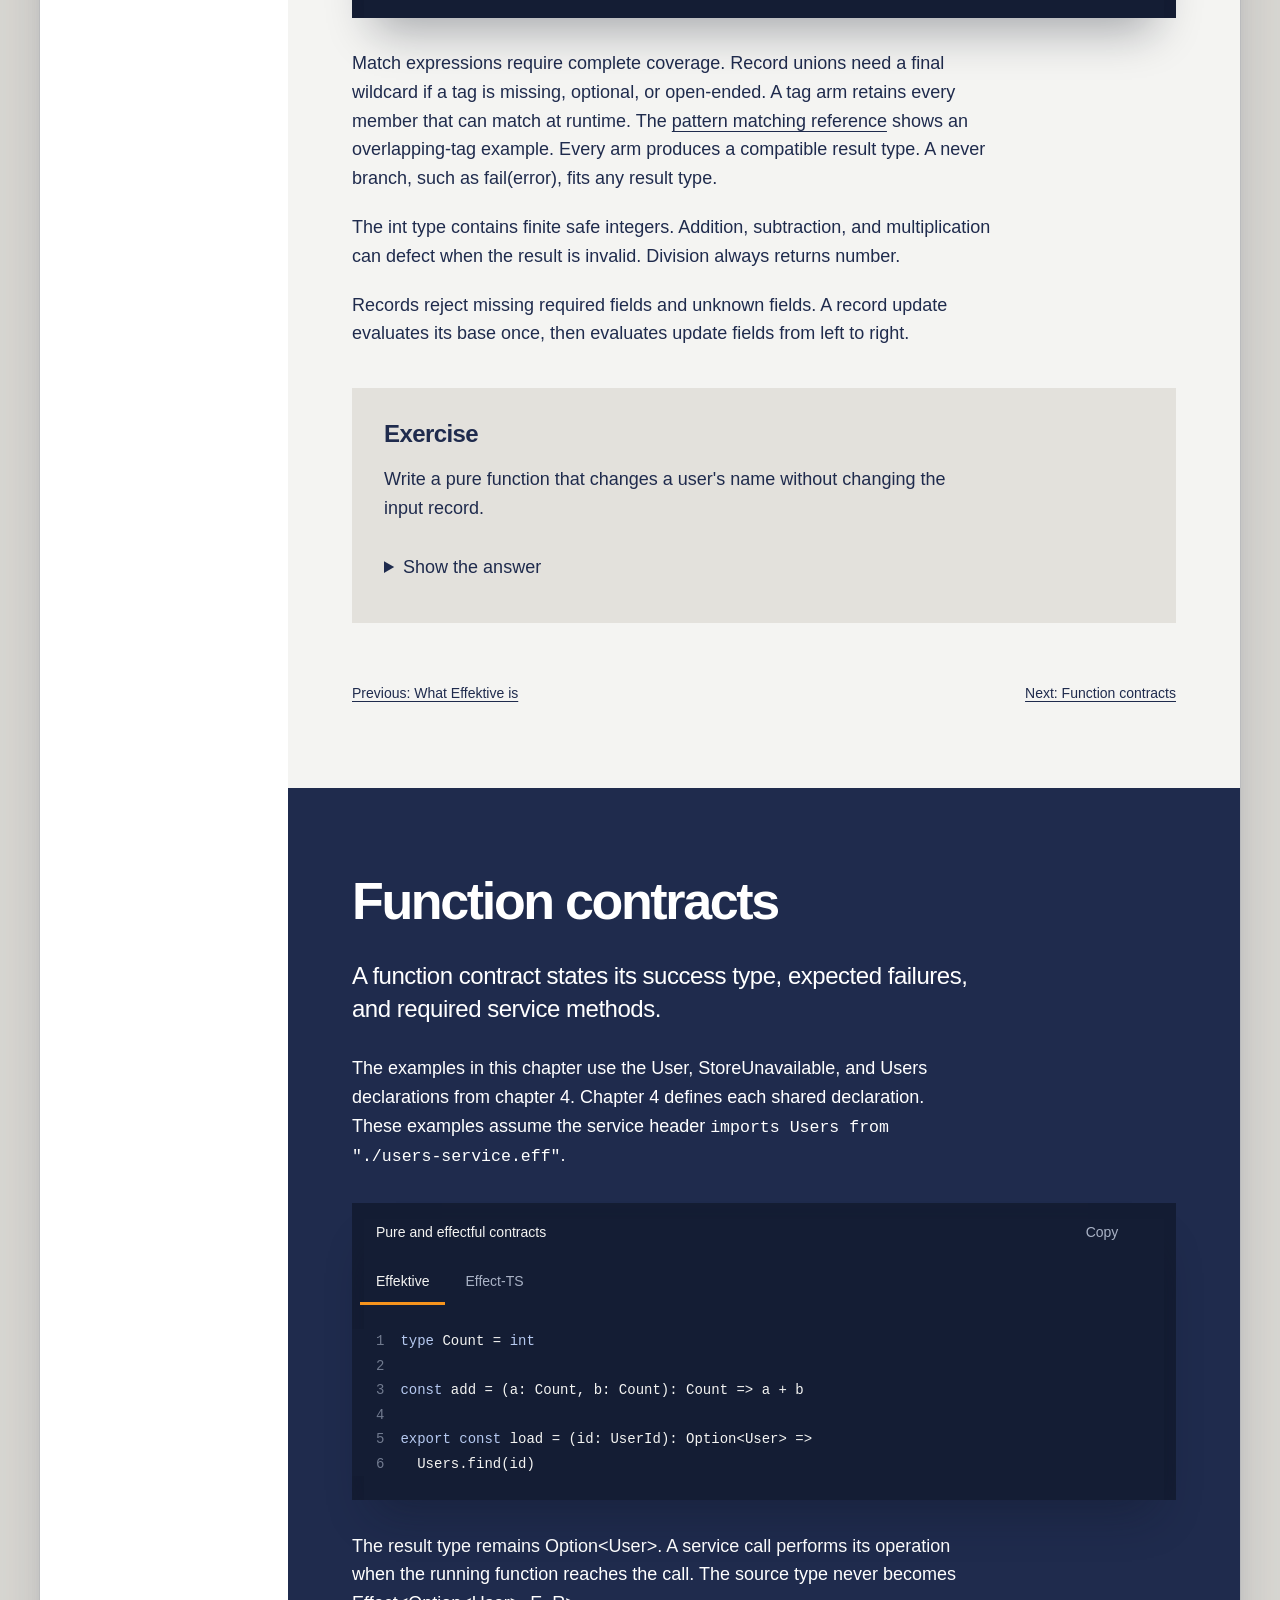
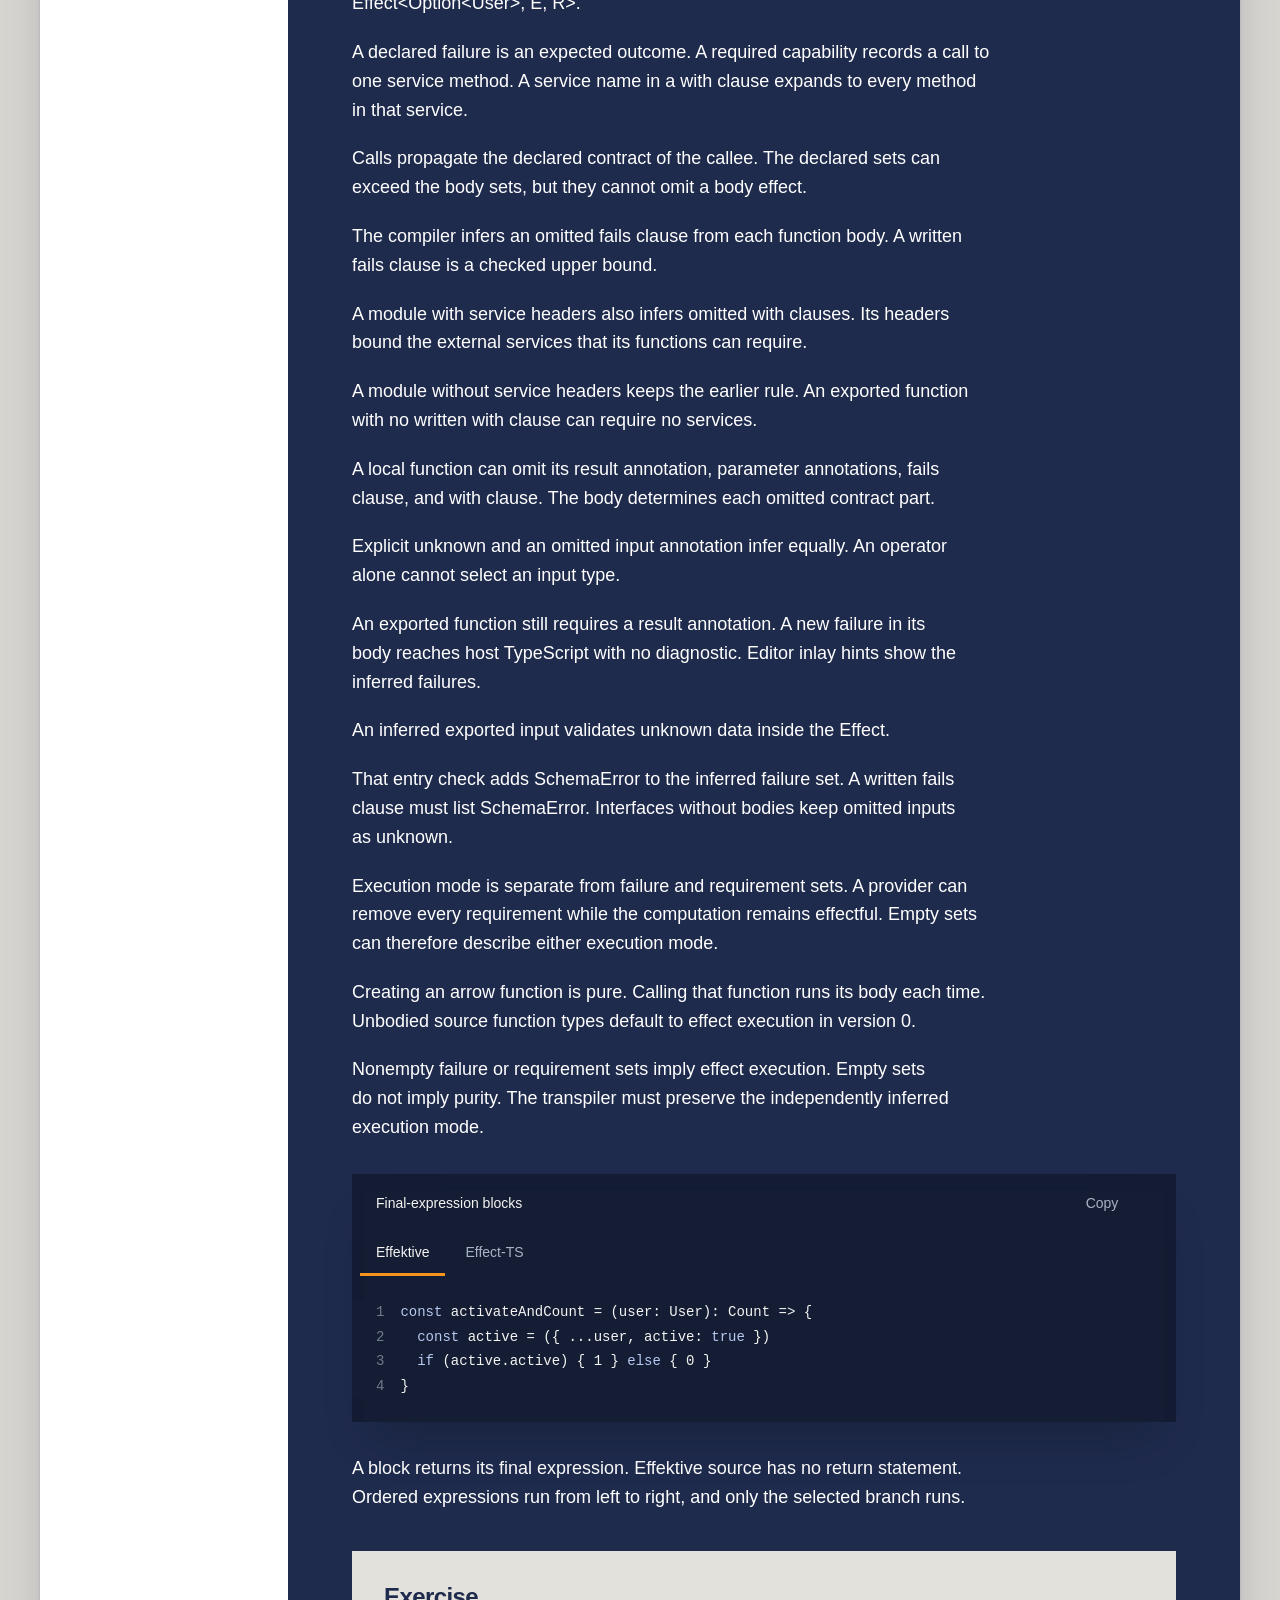
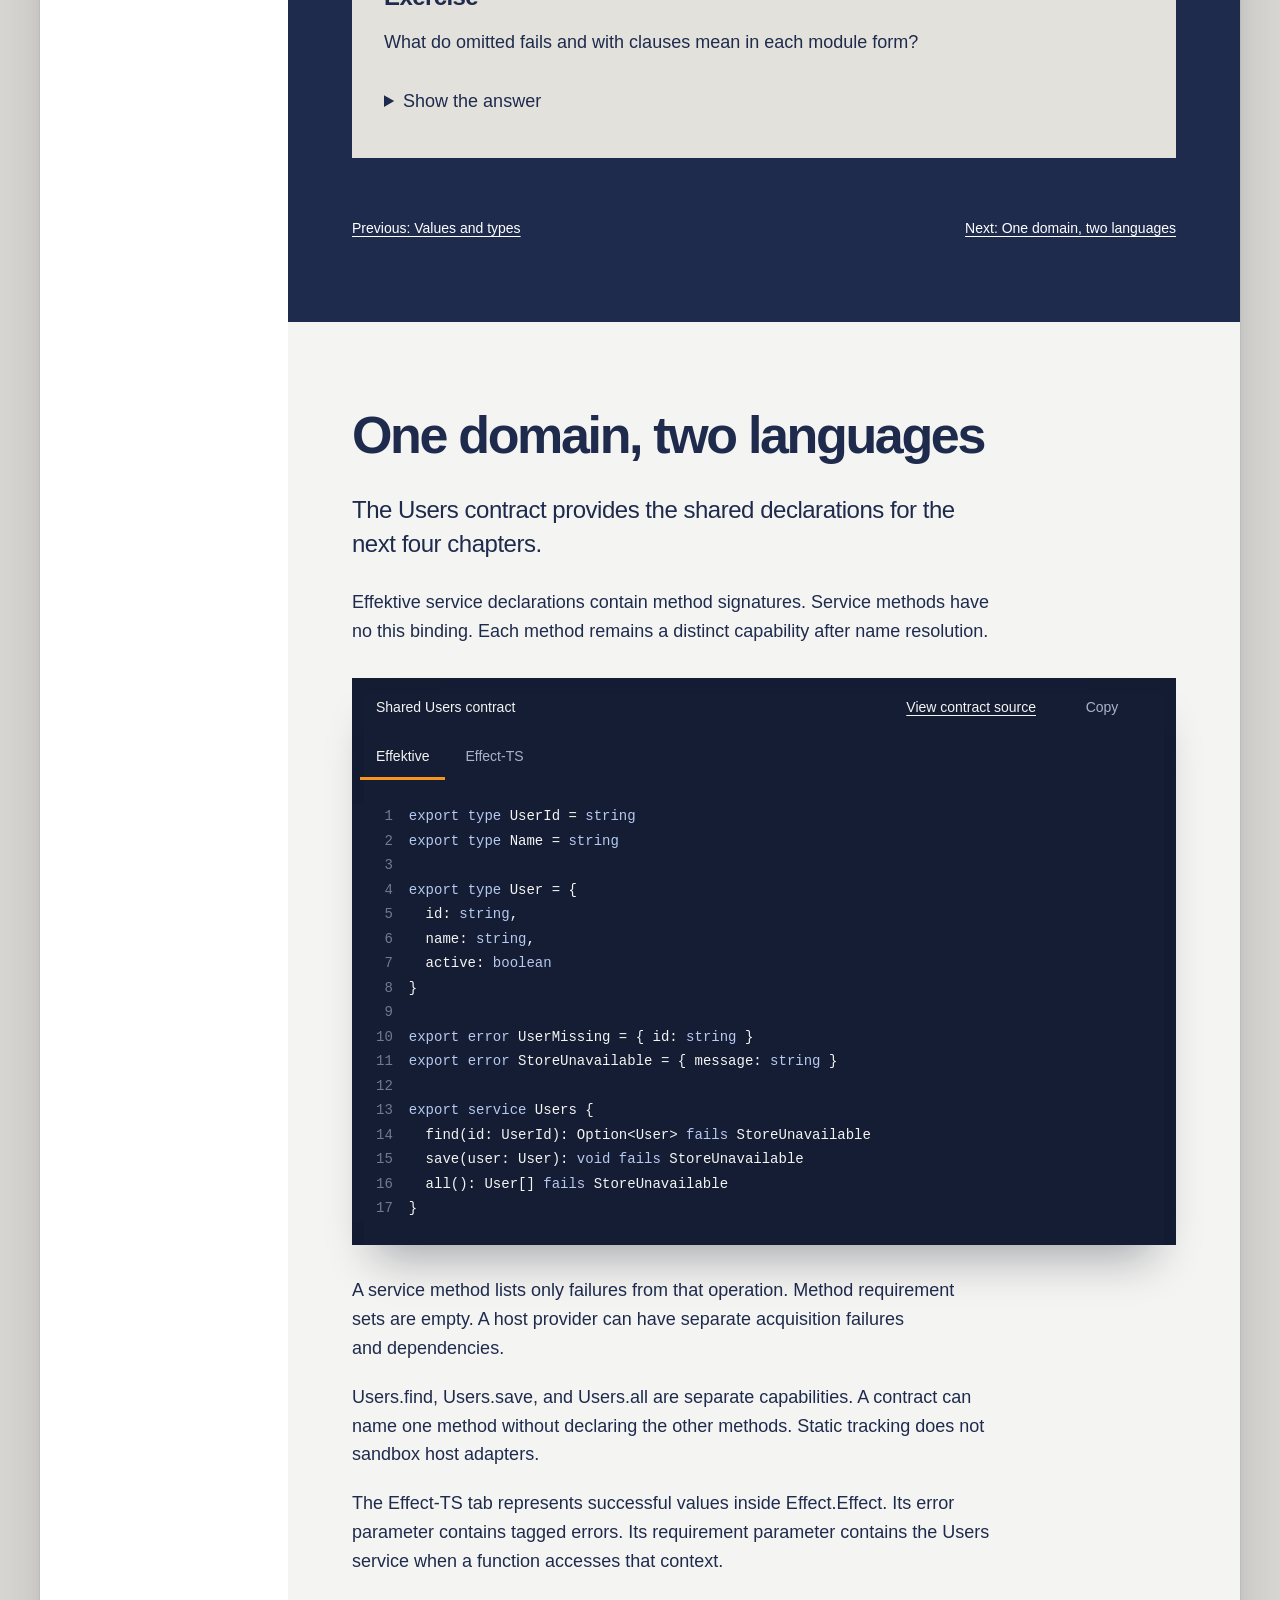
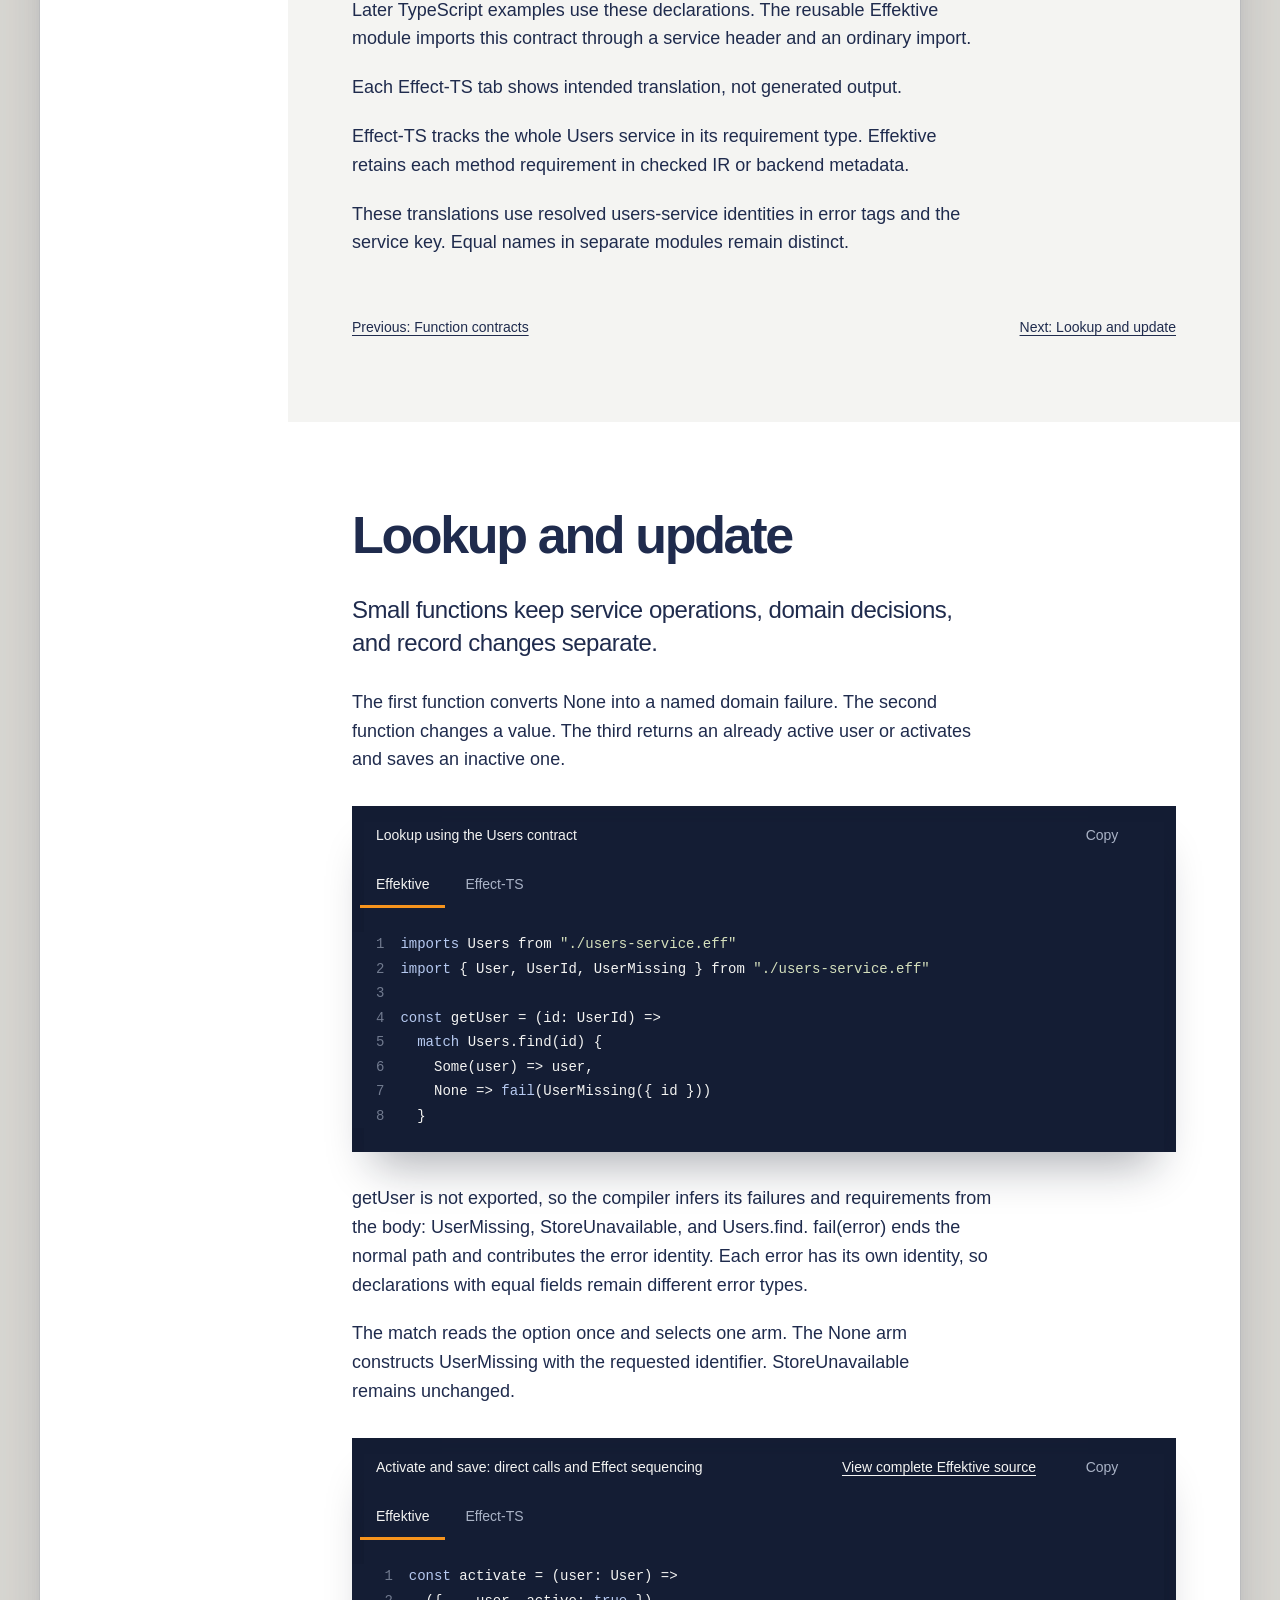
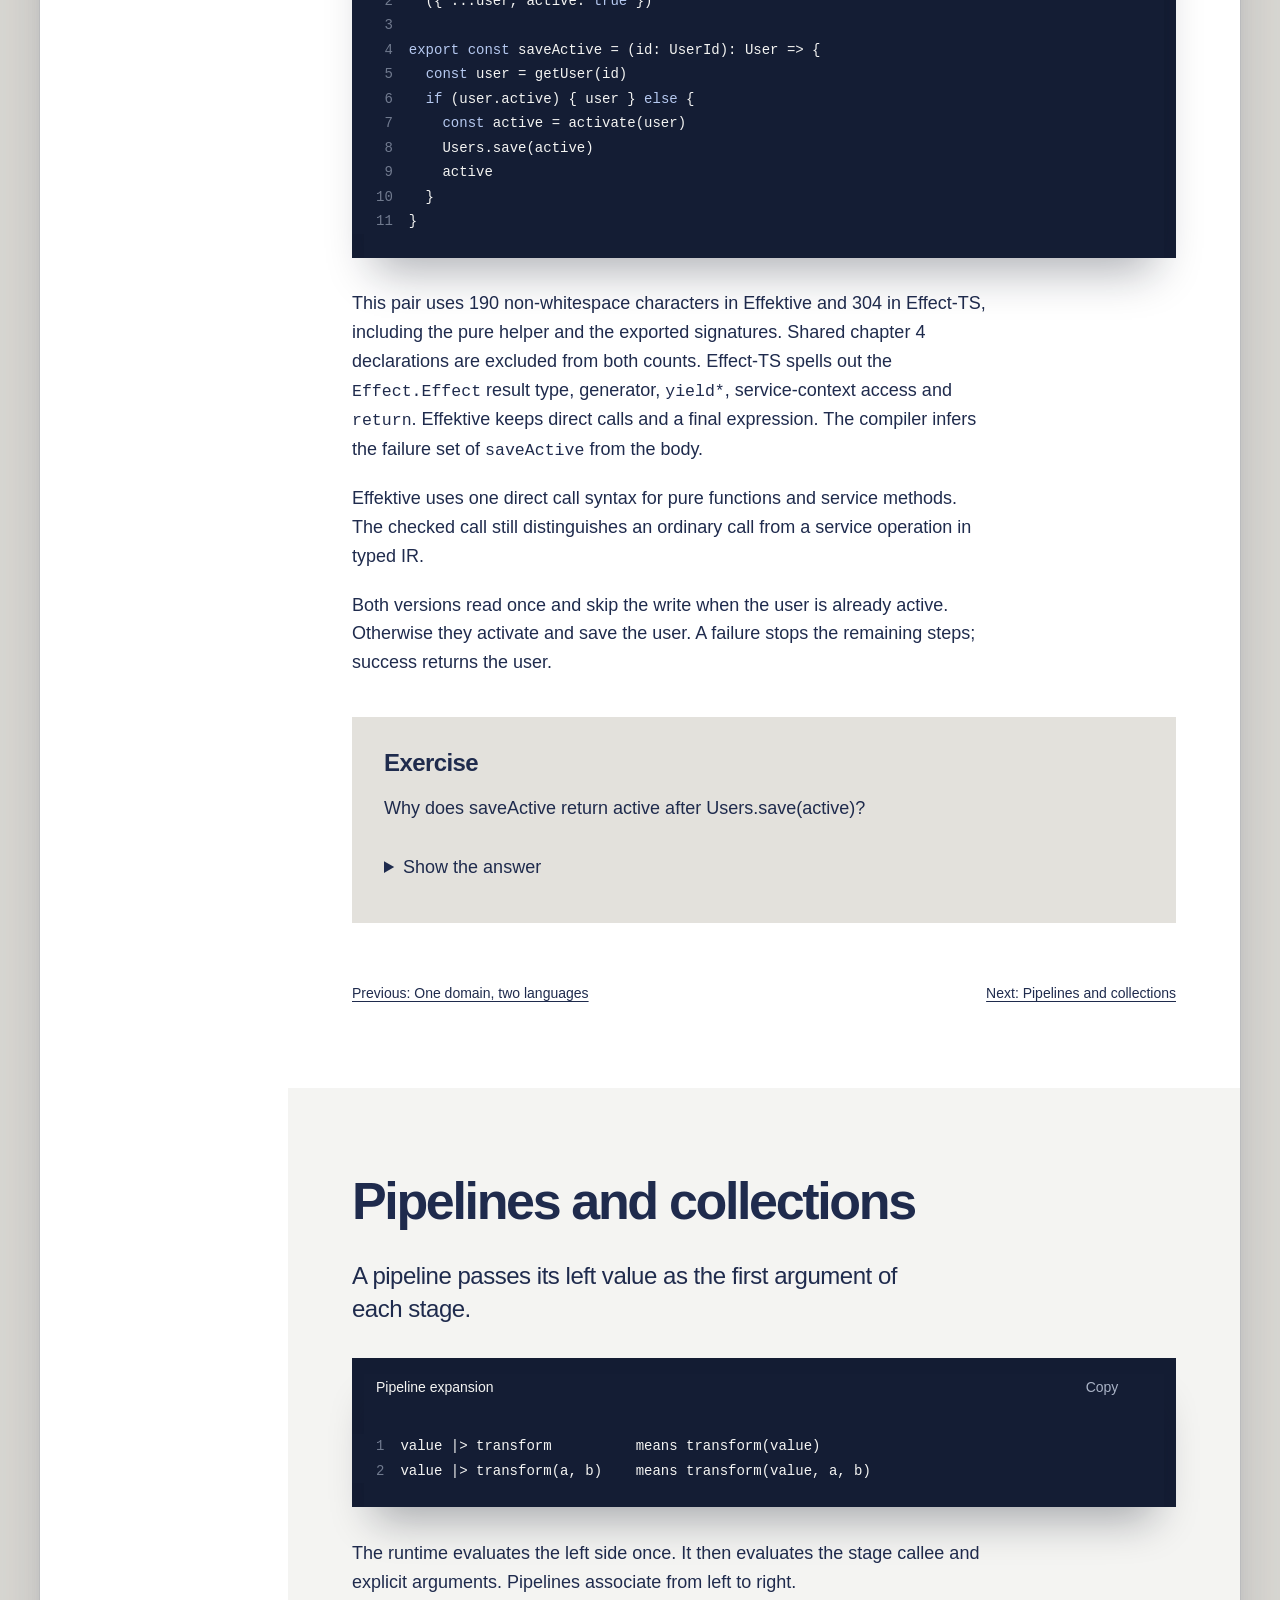
==== commit b8c76853: "Specify the phase 1 core data operations, draft 0.78 The compiler now holds the unary operators - an" ====
--- a/public/index.html
+++ b/public/index.html
@@ -1,5 +1,5 @@
 <!doctype html>
-<html lang="en"><head><meta charset="utf-8"><meta name="viewport" content="width=device-width, initial-scale=1"><meta name="description" content="Effektive is a small functional language that compiles to Effect-TS. Eleven chapters pair each Effektive example with its Effect-TS translation."><title>Effektive - Mini book</title><link rel="canonical" href="https://effektive.timok.deno.net/"><meta property="og:site_name" content="Effektive"><meta property="og:type" content="website"><meta property="og:title" content="Effektive - Mini book"><meta property="og:description" content="Effektive is a small functional language that compiles to Effect-TS. Eleven chapters pair each Effektive example with its Effect-TS translation."><meta property="og:url" content="https://effektive.timok.deno.net/"><meta property="og:image:width" content="1200"><meta property="og:image:height" content="630"><meta property="og:image:alt" content="Effektive. Direct calls. Effect types. A small functional language that compiles to Effect-TS."><meta property="og:image" content="https://effektive.timok.deno.net/og-image.png"><meta name="twitter:card" content="summary_large_image"><meta name="twitter:title" content="Effektive - Mini book"><meta name="twitter:description" content="Effektive is a small functional language that compiles to Effect-TS. Eleven chapters pair each Effektive example with its Effect-TS translation."><meta name="twitter:image" content="https://effektive.timok.deno.net/og-image.png"><meta name="twitter:image:alt" content="Effektive. Direct calls. Effect types. A small functional language that compiles to Effect-TS."><script type="application/ld+json">{"@context":"https://schema.org","@graph":[{"@type":"WebSite","@id":"https://effektive.timok.deno.net/#website","name":"Effektive","url":"https://effektive.timok.deno.net/","description":"Effektive is a small functional language that compiles to Effect-TS. Eleven chapters pair each Effektive example with its Effect-TS translation.","inLanguage":"en"},{"@type":"TechArticle","@id":"https://effektive.timok.deno.net/#book","headline":"Effektive mini book","name":"Effektive - Mini book","description":"Effektive is a small functional language that compiles to Effect-TS. Eleven chapters pair each Effektive example with its Effect-TS translation.","url":"https://effektive.timok.deno.net/","image":"https://effektive.timok.deno.net/og-image.png","inLanguage":"en","isPartOf":{"@id":"https://effektive.timok.deno.net/#website"}}]}</script><link rel="icon" href="data:,"><link rel="stylesheet" href="site.css?v=0.15.5"><script src="site.js?v=0.15.5" defer></script></head>
+<html lang="en"><head><meta charset="utf-8"><meta name="viewport" content="width=device-width, initial-scale=1"><meta name="description" content="Effektive is a small functional language that compiles to Effect-TS. Eleven chapters pair each Effektive example with its Effect-TS translation."><title>Effektive - Mini book</title><link rel="canonical" href="https://effektive.timok.deno.net/"><meta property="og:site_name" content="Effektive"><meta property="og:type" content="website"><meta property="og:title" content="Effektive - Mini book"><meta property="og:description" content="Effektive is a small functional language that compiles to Effect-TS. Eleven chapters pair each Effektive example with its Effect-TS translation."><meta property="og:url" content="https://effektive.timok.deno.net/"><meta property="og:image:width" content="1200"><meta property="og:image:height" content="630"><meta property="og:image:alt" content="Effektive. Direct calls. Effect types. A small functional language that compiles to Effect-TS."><meta property="og:image" content="https://effektive.timok.deno.net/og-image.png"><meta name="twitter:card" content="summary_large_image"><meta name="twitter:title" content="Effektive - Mini book"><meta name="twitter:description" content="Effektive is a small functional language that compiles to Effect-TS. Eleven chapters pair each Effektive example with its Effect-TS translation."><meta name="twitter:image" content="https://effektive.timok.deno.net/og-image.png"><meta name="twitter:image:alt" content="Effektive. Direct calls. Effect types. A small functional language that compiles to Effect-TS."><script type="application/ld+json">{"@context":"https://schema.org","@graph":[{"@type":"WebSite","@id":"https://effektive.timok.deno.net/#website","name":"Effektive","url":"https://effektive.timok.deno.net/","description":"Effektive is a small functional language that compiles to Effect-TS. Eleven chapters pair each Effektive example with its Effect-TS translation.","inLanguage":"en"},{"@type":"TechArticle","@id":"https://effektive.timok.deno.net/#book","headline":"Effektive mini book","name":"Effektive - Mini book","description":"Effektive is a small functional language that compiles to Effect-TS. Eleven chapters pair each Effektive example with its Effect-TS translation.","url":"https://effektive.timok.deno.net/","image":"https://effektive.timok.deno.net/og-image.png","inLanguage":"en","isPartOf":{"@id":"https://effektive.timok.deno.net/#website"}}]}</script><link rel="icon" href="data:,"><link rel="stylesheet" href="site.css?v=0.15.6"><script src="site.js?v=0.15.6" defer></script></head>
 <body id="top" class="book-page"><a class="skip" href="#content">Skip to content</a>
 <header class="topbar"><a class="brand" href="index.html">Effektive<span class="brand-period" aria-hidden="true">.</span></a><nav class="toplinks" aria-label="Documents"><a href="index.html" aria-current="page">Mini book</a><a href="effektive-spec.html">Specification</a></nav></header>
 <main id="site-content"><section class="hero" aria-labelledby="hero-heading"><div class="hero-type"><h1 id="hero-heading"><span>Direct calls.</span><span>Effect types.</span><i class="hero-spark" aria-hidden="true">✳︎</i></h1></div><div class="hero-bottom"><p class="subtitle">You write direct calls with no <code>Effect.gen</code> and no <code>yield*</code>. The contract of each effectful function compiles to an <code>Effect.Effect&lt;A,&nbsp;E,&nbsp;R&gt;</code> type.</p><div class="hero-actions"><a class="button primary-action" href="#orientation">Read the mini book <span aria-hidden="true">↓</span></a><a class="button secondary-action" href="https://github.com/srdjan/effektive-lang">Try the compiler <span class="arrow-out" aria-hidden="true">↑</span></a></div></div><video class="hero-video" controls playsinline preload="none" poster="media/demo-20261105-captions.webp" width="1920" height="1132" aria-label="Silent captioned Effektive demo: direct source and generated Effect-TS"><source src="media/demo-20261105-captions.av1.mp4" type='video/mp4; codecs="av01.0.08M.08"'><source src="media/demo-20261105-captions.h264.mp4" type='video/mp4; codecs="avc1.64002a"'><track kind="captions" src="media/demo-20261105-captions.vtt" srclang="en" label="English"></video></section><section class="showcase" id="contracts-explorer" aria-labelledby="explorer-heading"><h2 id="explorer-heading">Read a contract.</h2><form data-contract-explorer><div class="contract-controls" hidden><label class="visually-hidden" for="contract-function">Function name</label><div class="function-input"><input id="contract-function" name="function" value="getUser" list="function-names" autocomplete="off" spellcheck="false" aria-describedby="contract-message"><button type="submit" aria-label="Show function contract"><svg viewBox="0 0 24 24" width="24" height="24" fill="none" stroke="currentColor" stroke-width="2" aria-hidden="true"><path d="M20 4v7a4 4 0 0 1-4 4H5"/><path d="m10 10-5 5 5 5"/></svg></button></div><datalist id="function-names"><option value="getUser"></option><option value="rename"></option><option value="displayName"></option><option value="activeNames"></option></datalist><div class="function-choices" aria-label="Example functions"><button type="button" data-function="getUser" aria-pressed="true">Lookup</button><button type="button" data-function="rename" aria-pressed="false">Rename</button><button type="button" data-function="displayName" aria-pressed="false">Recover</button><button type="button" data-function="activeNames" aria-pressed="false">Collect</button></div></div><div class="contract-result"><span class="contract-signal" aria-hidden="true"></span><figure class="code contract-source" data-ui data-tabs data-check="explorer-getUser" data-check-requires="users-declarations"><figcaption>Selected contract <a href="effektive-examples/users.eff">View Users source</a></figcaption><div class="code-panel" data-tab="Effektive"><pre id="contract-source" tabindex="0"><code class="language-effektive">imports Users from &quot;./users-service.eff&quot;
@@ -269,7 +269,7 @@
   activeNames
 )</code></pre></div></figure>
 <p>The pure helper uses collection operations in both languages. The effectful wrapper uses 62 non-whitespace characters in Effektive and 144 in Effect-TS: a direct pipeline compared with <code>Effect.map</code> and service-context access. Including the helper and the exported signatures, the pair uses 153 and 266 characters respectively. Shared chapter 4 declarations are excluded from both counts.</p>
-<p>The prelude provides map, filter, and fold. Each builtin traverses from left to right. Map and filter preserve order, while fold carries one accumulator.</p>
+<p>The prelude provides map, filter, and fold. It also provides the pure data builtins div, trunc, floor, round, ceil, text, and len, which the specification describes. Each of map, filter, and fold traverses from left to right. Map and filter preserve order, while fold carries one accumulator.</p>
 <p>Map and filter call their callback once for each visited element. Empty inputs produce empty outputs. Fold returns its initial accumulator for an empty input.</p>
 <p>Each callback must be pure and have empty failure and requirement sets. Contextual inline arrows work because the builtin supplies their parameter types. Known pure functions also work.</p>
 <p>A callback that provides its own service can still execute effects. Empty failures and requirements do not make that callback pure. Execution mode closes this loophole.</p>
@@ -699,7 +699,7 @@
     )</code></pre></div></figure>
 <p>A pricing rule can hold other rules. Capped holds one rule, and Sum holds an array of rules. The compiler accepts each cycle because it passes through an array or through a union with members outside the cycle.</p>
 <p>The Effect-TS tab spells out the types of the cycle. Each recursive type has an interface and an Encoded mirror interface, and each recursive reference uses Schema.suspend. The form typeof Rule.Type inside a cycle fails the TypeScript check.</p>
-<p>The <a href="effektive-examples/order-lifecycle/README.md">order lifecycle application</a> contains these declarations and more. It has four order states across two modules, match by name, structural decoding, and nine runtime checks.</p>
+<p>The <a href="effektive-examples/order-lifecycle/README.md">order lifecycle application</a> contains these declarations and more. It has four order states across two modules, match by name, structural decoding, and eleven runtime checks.</p>
 <aside class="exercise"><h3>Exercise</h3><p>Why does reprice reject a Paid value, although Paid has the fields id and total?</p><details><summary>Show the answer</summary><p>Pending and Paid are different types with identity. Each has its own tag, so the field types do not decide the match.</p></details></aside><nav class="section-nav" aria-label="Navigation for section 9"><a href="#payment">Previous: A payment pipeline</a><a href="#core1-showcase">Next: Core 1 in practice</a></nav></section><section class="section" id="core1-showcase" aria-labelledby="heading-core1-showcase"><h2 id="heading-core1-showcase">Core 1 in practice</h2><p class="lead">Scopes supervise concurrent work, schedules shape streams, and Schemas control field presence and service-backed decoding.</p><p>These are implemented source forms. The compiler checks the <a href="effektive-examples/core1.eff">full Effektive example</a>; every Effect-TS tab is checked against Effect 4.1.2.</p>
 <figure data-ui class="code" data-tabs data-check="book-core1-scope"><figcaption>A scoped child closes with its parent <a href="effektive-examples/core1.eff">View Core 1 source</a></figcaption><div class="code-panel" data-tab="Effektive"><pre tabindex="0"><code class="language-effektive">type Int = int
 
@@ -1332,7 +1332,7 @@
 <p>The <a href="effektive-examples/scheduled-worker/README.md">runnable scheduled worker</a> uses existing language forms. Its <a href="effektive-examples/scheduled-worker/worker.eff">Scheduled worker source</a> owns repetition, transient retry selection, validation and resource release. The <a href="effektive-examples/scheduled-worker/driver.ts">typed driver</a> supplies job operations and primitive waits. Ten <a href="effektive-examples/scheduled-worker/checks.ts">Scheduled worker runtime checks</a> cover timing, replay, failures, shutdown and completed cleanup. The <a href="effektive-examples/scheduled-worker/reference.ts">native reference</a> compares the selected policy with Effect repetition and retry. The accepted language stopping rule is satisfied.</p>
 <p>The <a href="effektive-examples/service-workflow/README.md">runnable service workflow</a> also uses existing forms. Its <a href="effektive-examples/service-workflow/workflow.eff">Service workflow source</a> validates requests, checks business rules, obtains a price and retries transient writes. The registered <a href="effektive-examples/service-workflow/adapter.ts">SQL adapter</a> supplies one atomic save with receipt validation and connection release. Fifteen <a href="effektive-examples/service-workflow/checks.ts">Service workflow runtime checks</a> cover transactions, failures, retry timing and replay, and cancellation. Body interruption awaits rollback and release. After COMMIT starts, cancellation can preserve a committed row. The recording driver performs no external I/O.</p>
 <p>The <a href="effektive-examples/stream-processor/README.md">runnable stream processor</a> keeps the complete pipeline in <a href="effektive-examples/stream-processor/processor.eff">Stream processor source</a>. It transforms live input with concurrency two, preserves order, applies selected fallbacks and writes batches under backpressure. Thirteen <a href="effektive-examples/stream-processor/checks.ts">Stream processor runtime checks</a> cover success, failures, replay and awaited shutdown. Native transduction can emit a partial batch before input failure. Typed recovery follows native mixed-cause limits. The <a href="effektive-examples/stream-processor/driver.ts">recording driver</a> performs no external I/O. The accepted stopping rule selects no further automatic API additions; release acceptance remains separate work. The <a href="effektive-spec.html#remaining-gaps">remaining and deferred gap record</a> lists open APIs, item 9 and runtime evidence limits.</p>
-<p>The <a href="effektive-examples/order-lifecycle/README.md">runnable order lifecycle</a> is a witness for type identity. It is not a gate application. Its source in <a href="effektive-examples/order-lifecycle/contracts.eff">contracts.eff</a> and <a href="effektive-examples/order-lifecycle/orders.eff">orders.eff</a> declares four tagged states across two modules, matches them by name, and prices a recursive rule tree. It decodes JSON through an untagged record type. Nine <a href="effektive-examples/order-lifecycle/checks.ts">Order lifecycle runtime checks</a> cover each transition, the InvalidTransition failure, pricing, decoding and the encoded tag.</p>
+<p>The <a href="effektive-examples/order-lifecycle/README.md">runnable order lifecycle</a> is a witness for type identity. It is not a gate application. Its source in <a href="effektive-examples/order-lifecycle/contracts.eff">contracts.eff</a> and <a href="effektive-examples/order-lifecycle/orders.eff">orders.eff</a> declares four tagged states across two modules, matches them by name, and prices a recursive rule tree. It decodes JSON through an untagged record type. Eleven <a href="effektive-examples/order-lifecycle/checks.ts">Order lifecycle runtime checks</a> cover each transition, the InvalidTransition failure, pricing, decoding and the encoded tag.</p>
 <p>Separate release checks now cover editor references, rename, completion, semantic tokens and contract quick fixes, a bundled local CLI and VSIX, and installed editor startup, save and restart. The playground passed automated keyboard and error-recovery checks at 375, 720 and 1280 pixels. The service workflow has seven <a href="effektive-examples/service-workflow/integration_checks.ts">real loopback HTTP and SQLite checks</a> for persistence, failures, rollback, cancellation and connection close. Full M1/M3/M4 release measurements meet the existing 100 ms p90 diagnostics budget on the large synthetic project and include 10,000 distinct edits across three open documents. These finite memory observations establish no bound. The user’s manual editor and playground acceptance remains pending. These additions change no source forms or package-interoperability deferral.</p>
 <p>The earlier provider illustration uses a declared adapter interface, without a provider implementation. The Core 1 showcase source passes the compiler, independent IR validator, and strict checking of emitted TypeScript; these checks do not prove runtime equivalence.</p><nav class="section-nav" aria-label="Navigation for section 11"><a href="#core1-showcase">Previous: Core 1 in practice</a><a href="effektive-spec.html">Read the specification</a></nav></section>
-<div class="document-note"><p>Language core 1. Design draft 0.77. November 9, 2026.</p></div></article></div></main><footer class="footer"><div class="footer-top"><div><a class="button" href="effektive-spec.html">Read the specification <span class="arrow-out" aria-hidden="true">↑</span></a></div><nav aria-label="Source files"><a href="typed-ir.ts">Typed IR model</a><a href="effektive-validation.txt">Validation scope</a><a href="fonts/OFL.txt">Font license</a><a href="#top">Back to top</a></nav></div><div class="footer-name" aria-hidden="true">Effektive.</div></footer></body></html>
+<div class="document-note"><p>Language core 1. Design draft 0.78. November 10, 2026.</p></div></article></div></main><footer class="footer"><div class="footer-top"><div><a class="button" href="effektive-spec.html">Read the specification <span class="arrow-out" aria-hidden="true">↑</span></a></div><nav aria-label="Source files"><a href="typed-ir.ts">Typed IR model</a><a href="effektive-validation.txt">Validation scope</a><a href="fonts/OFL.txt">Font license</a><a href="#top">Back to top</a></nav></div><div class="footer-name" aria-hidden="true">Effektive.</div></footer></body></html>
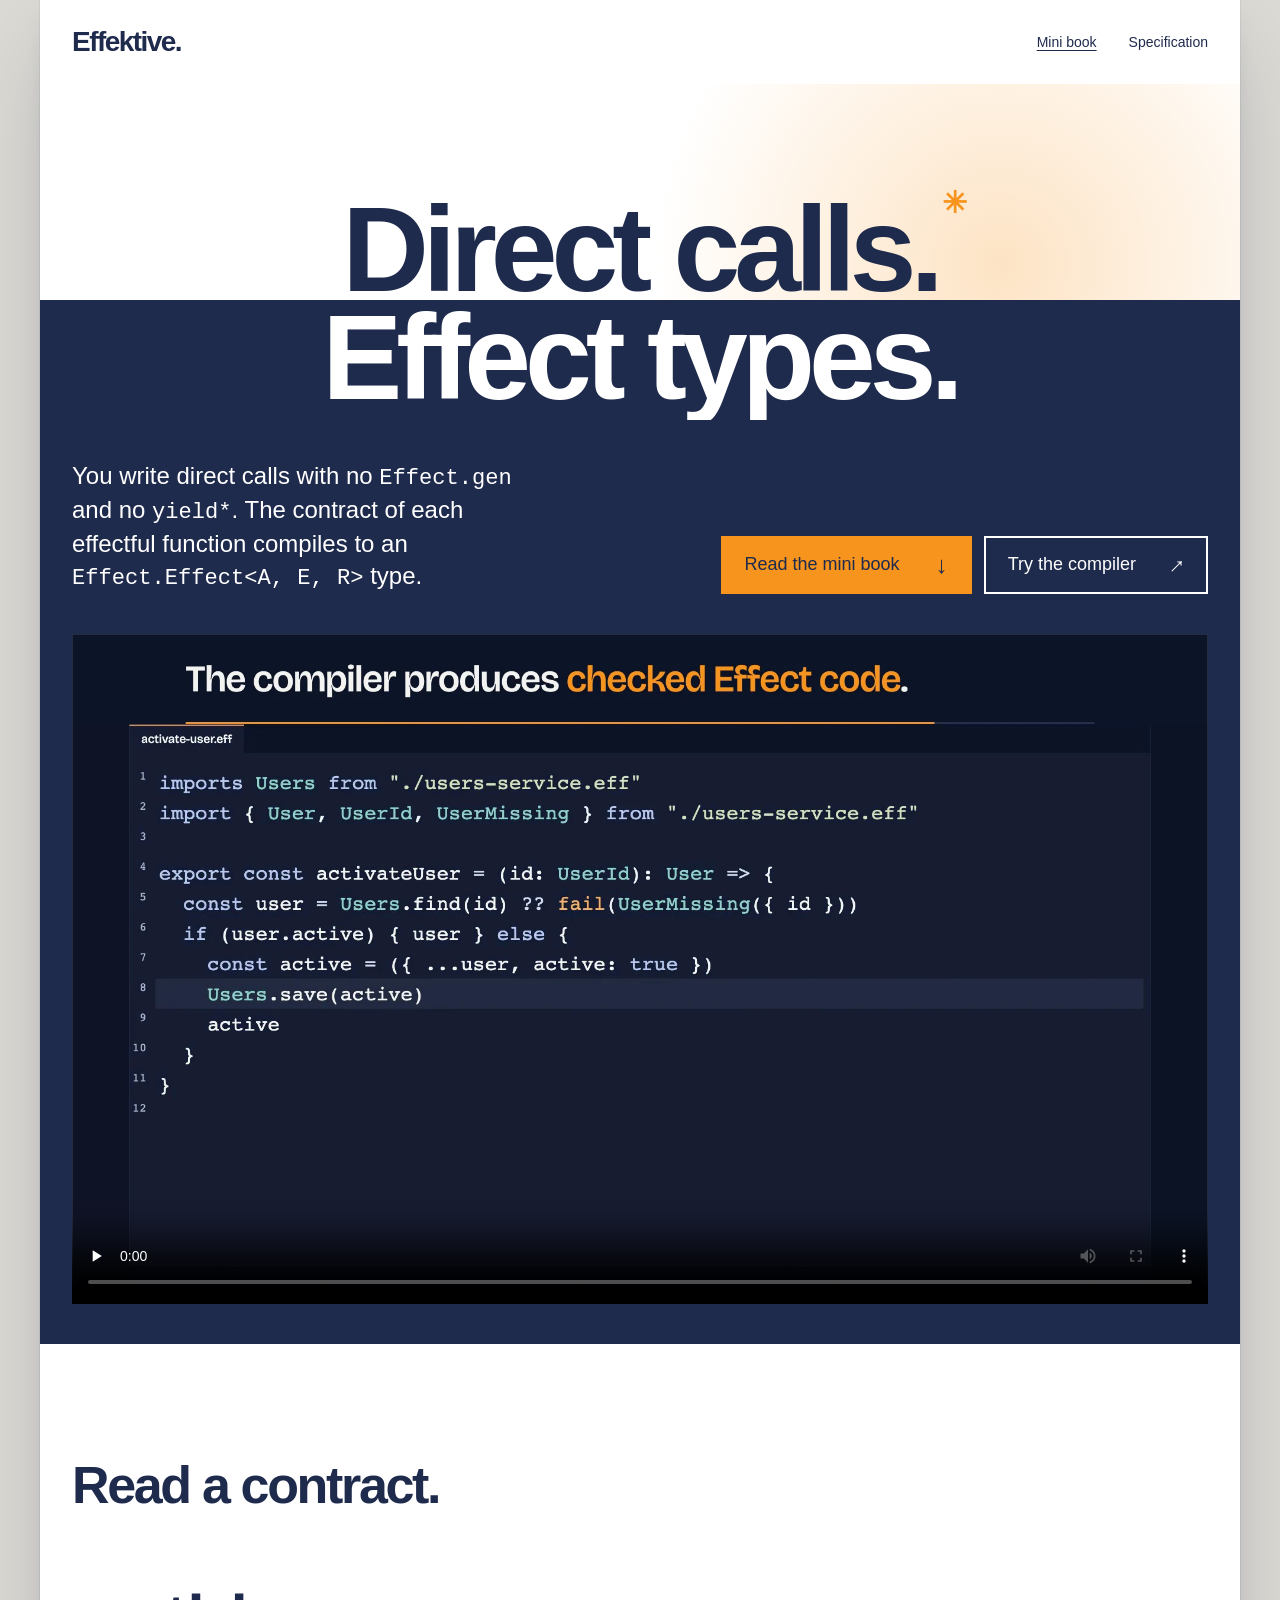
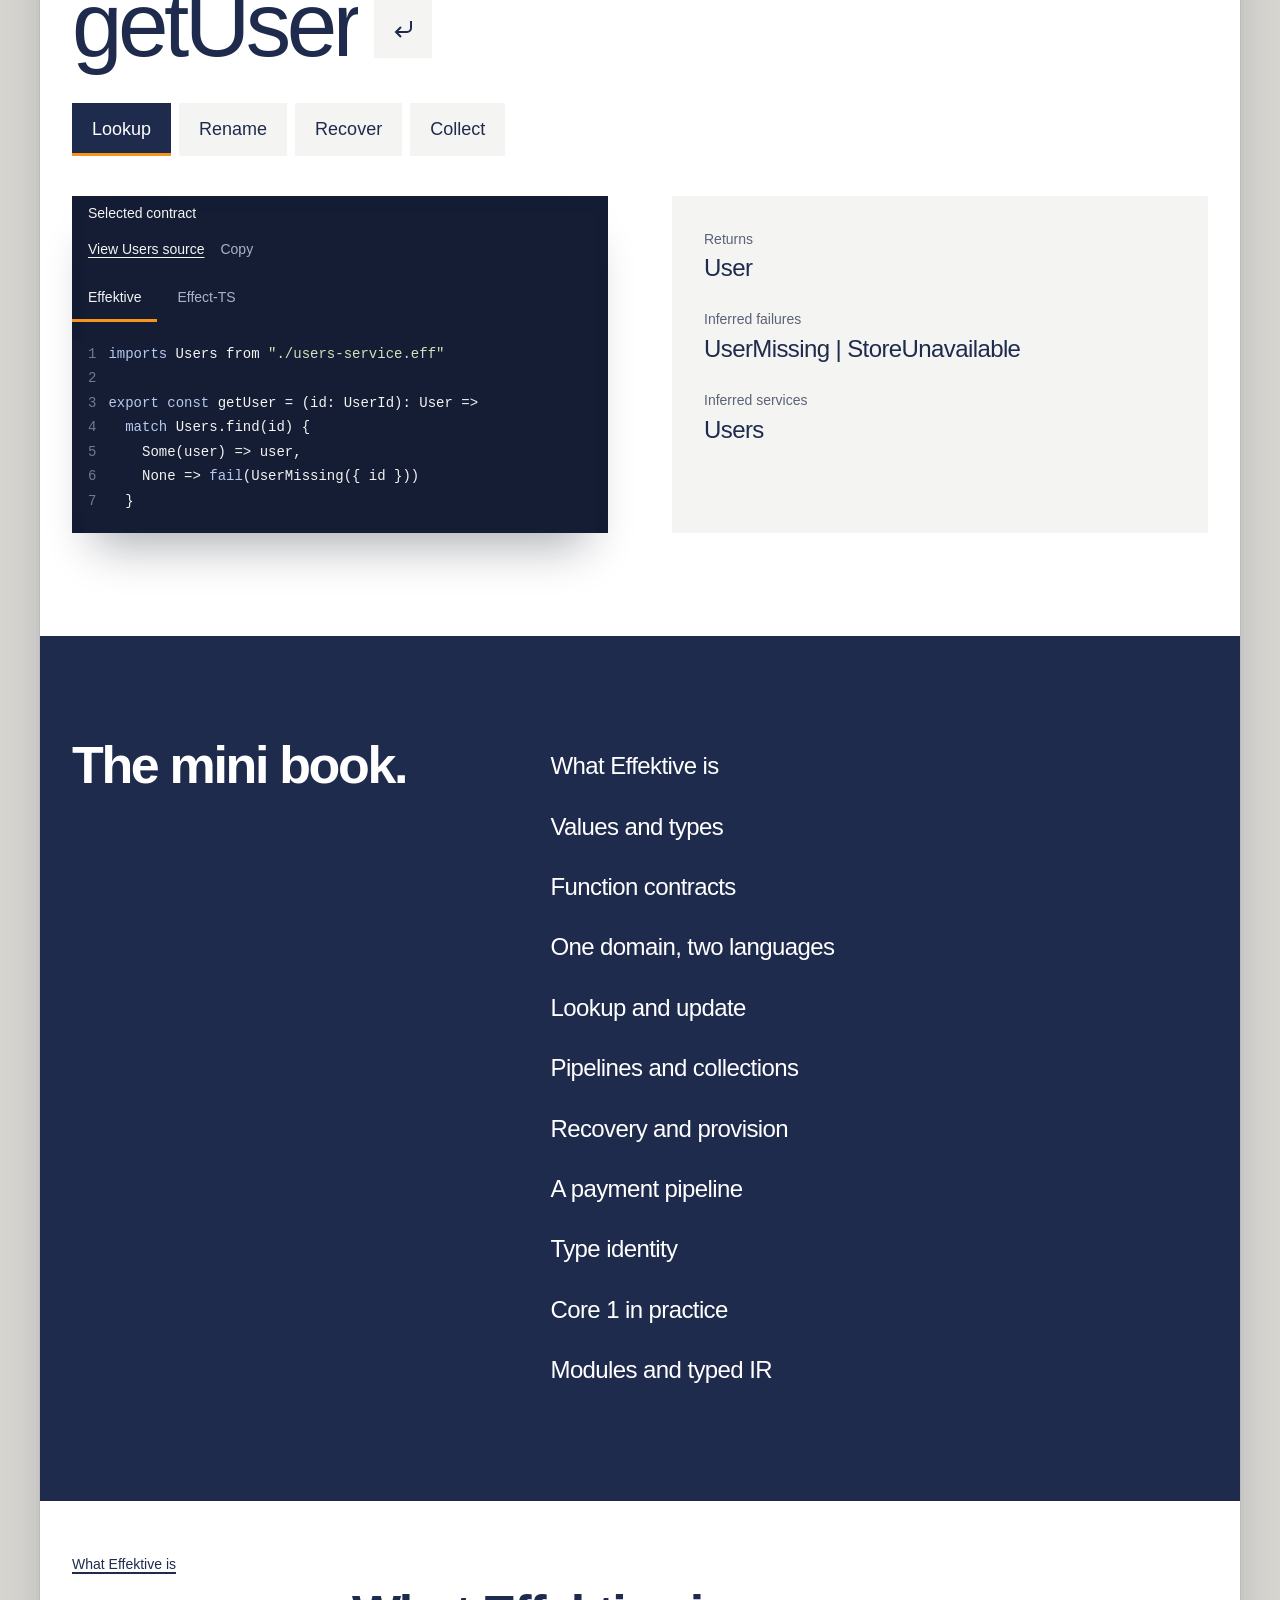
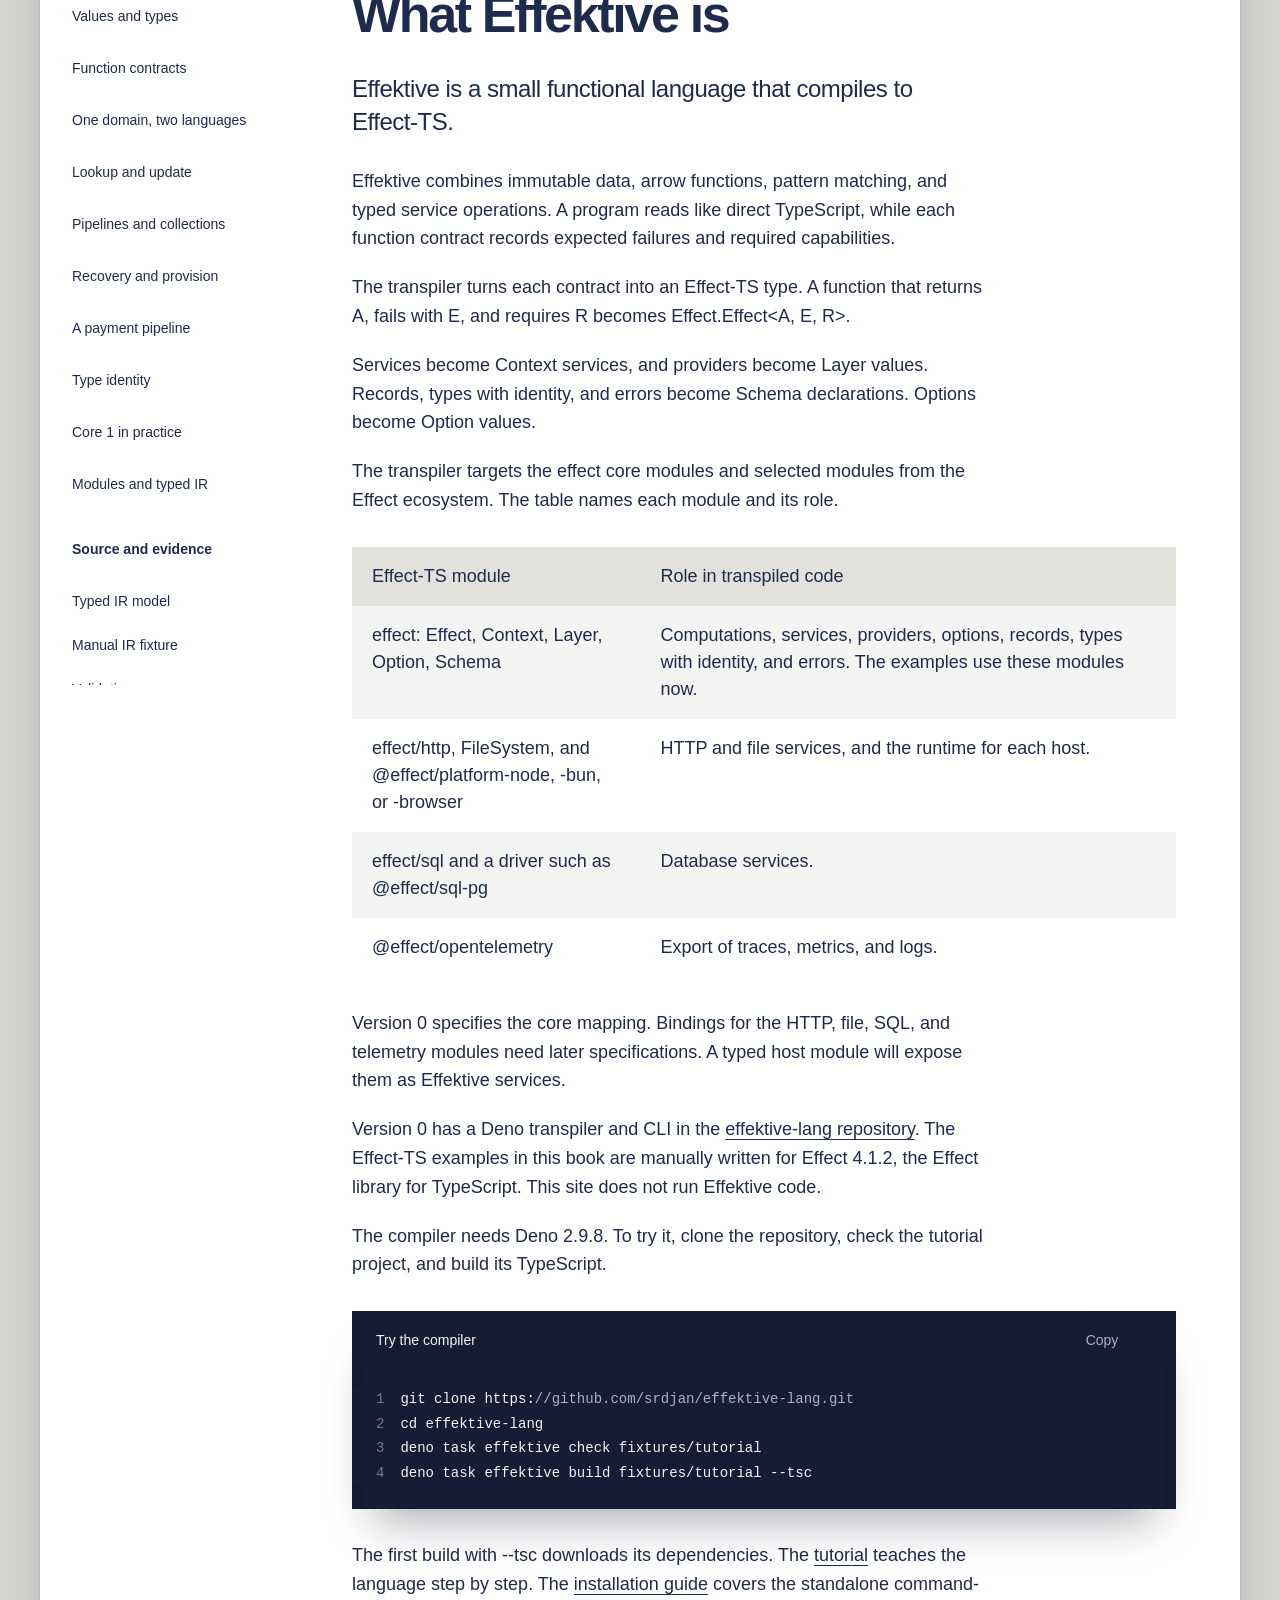
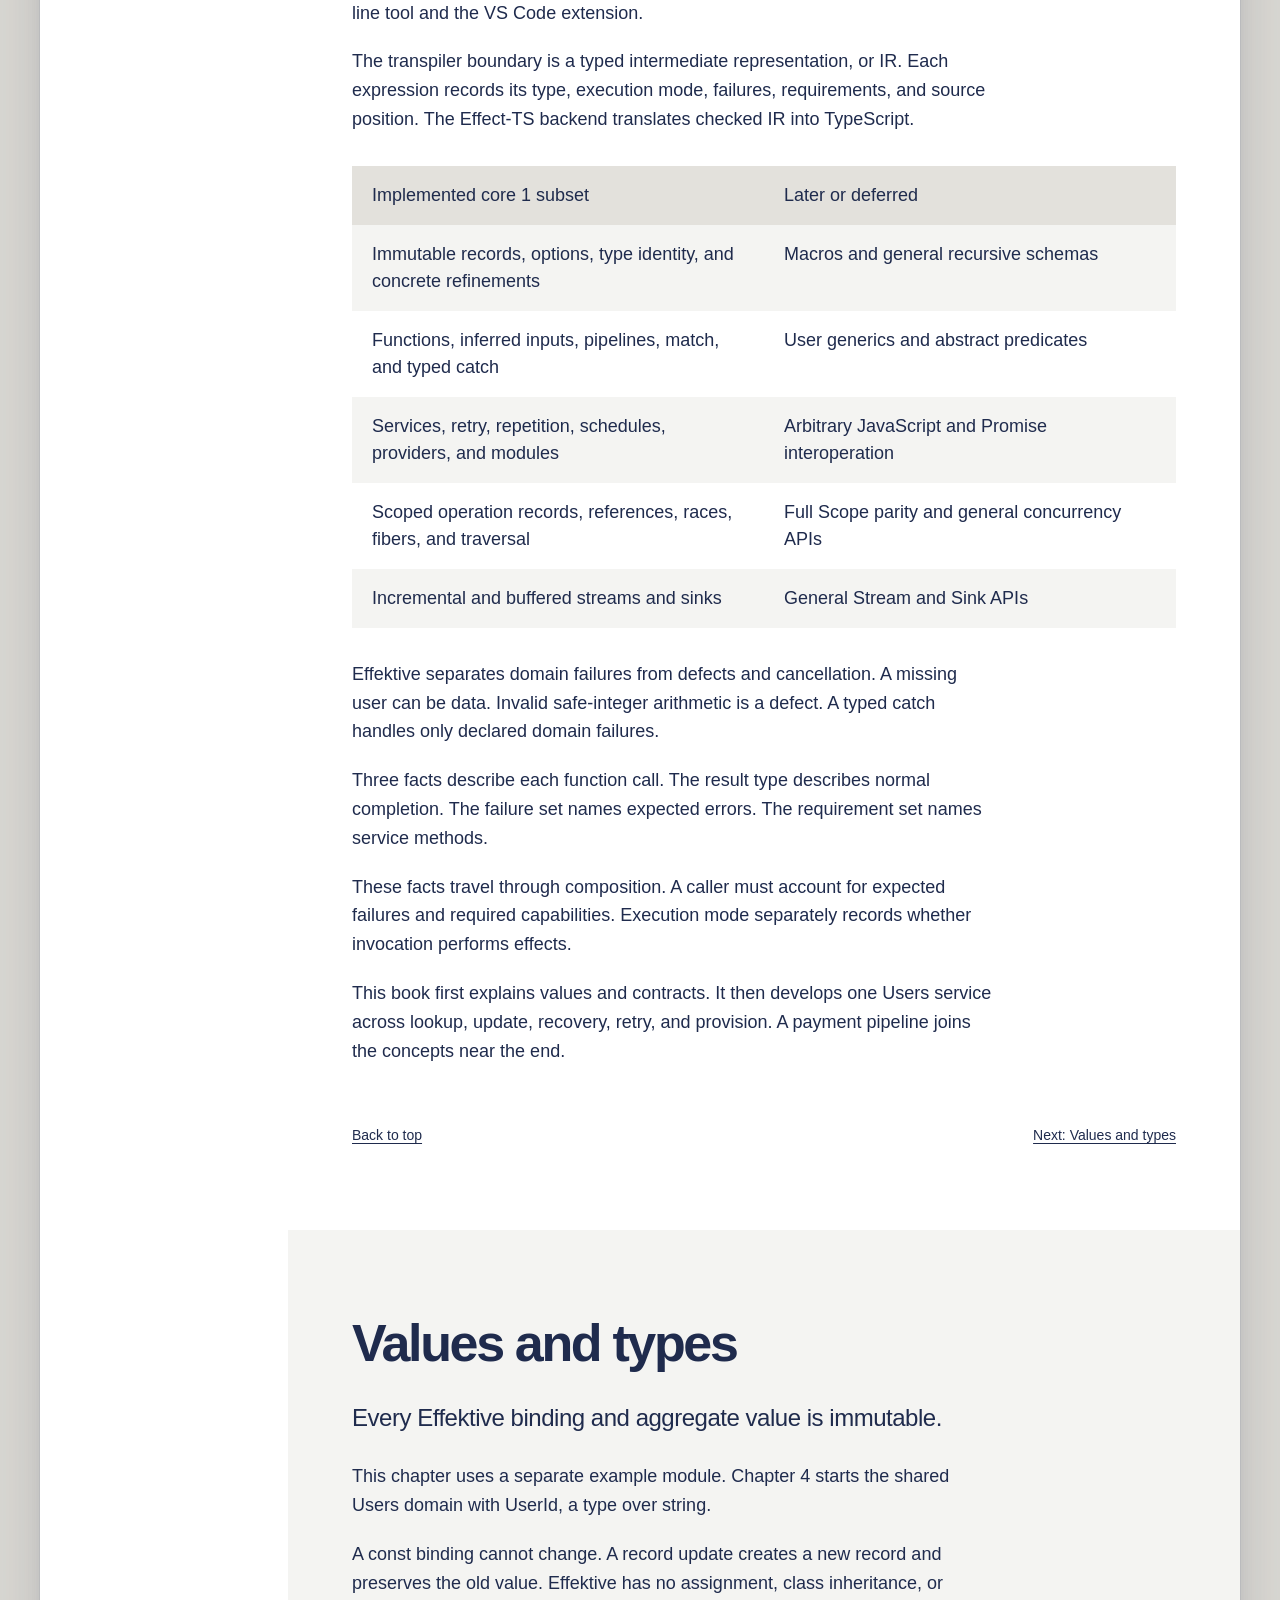
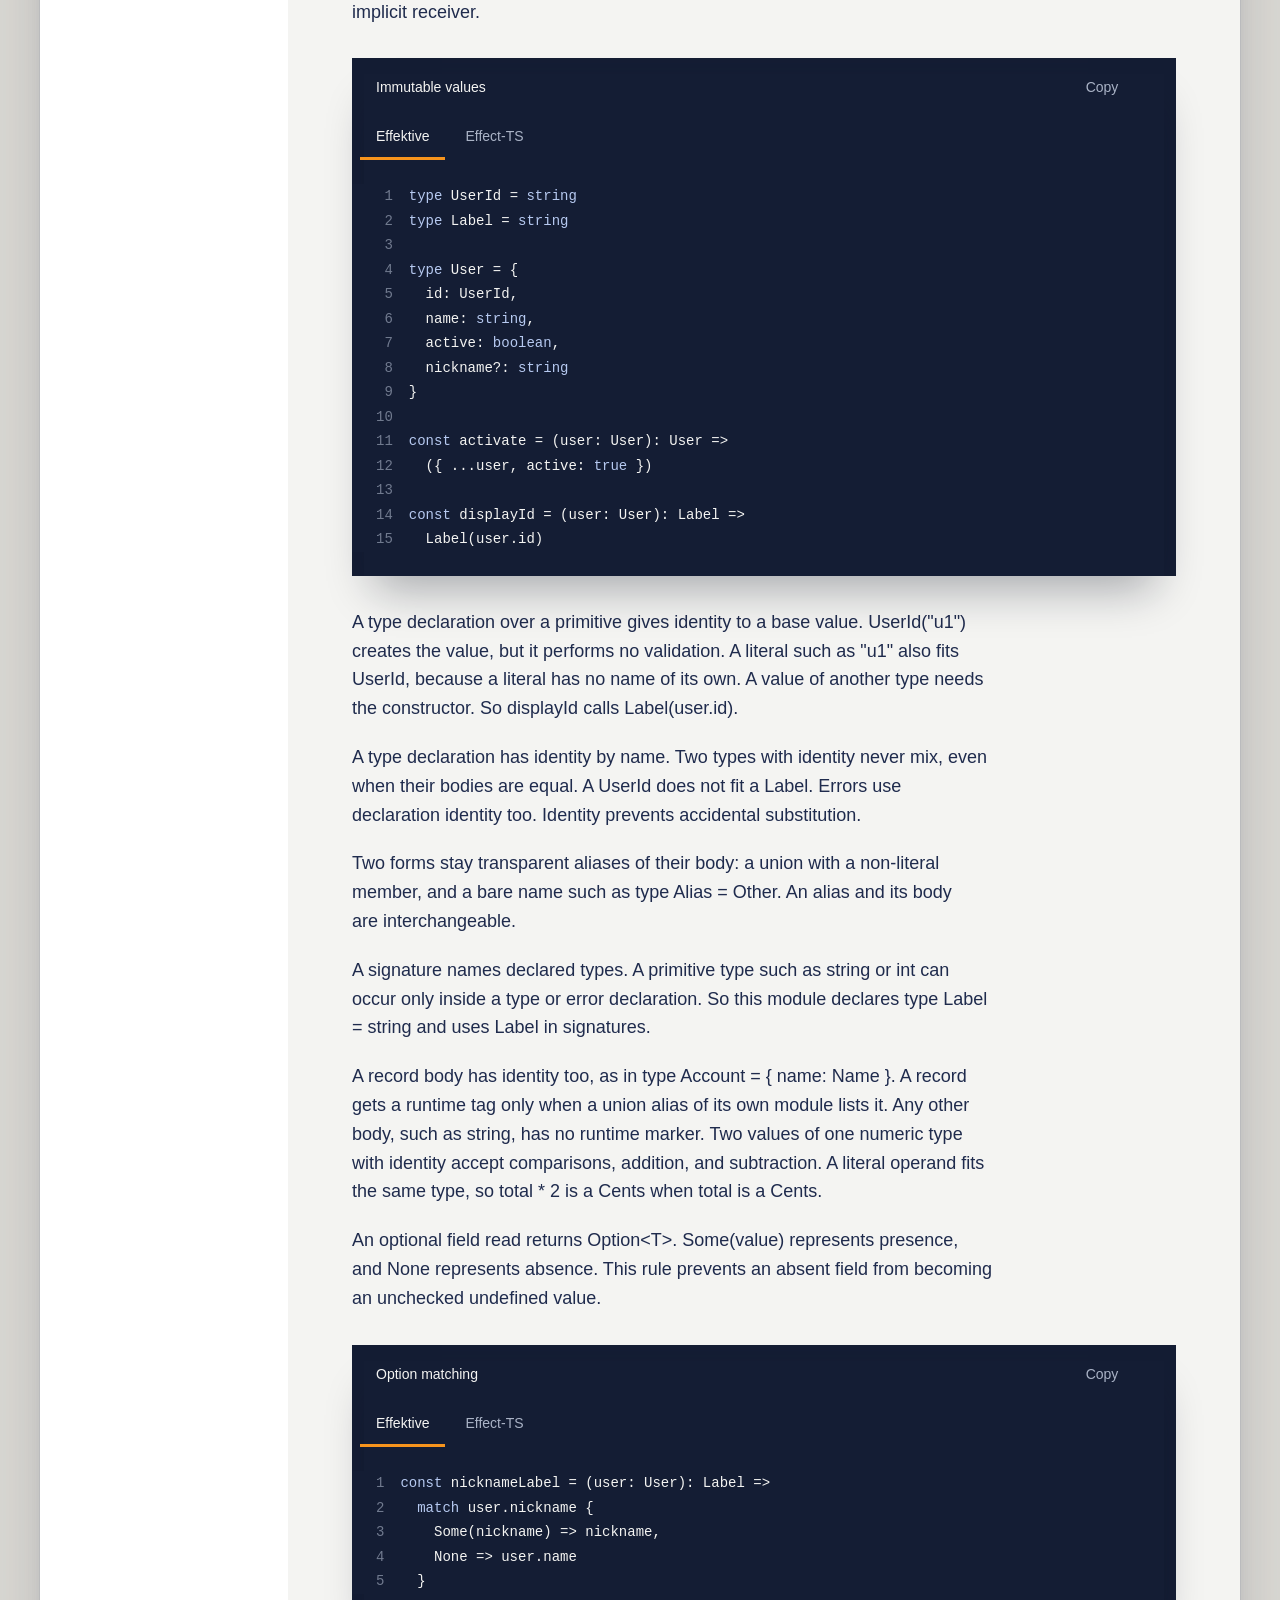
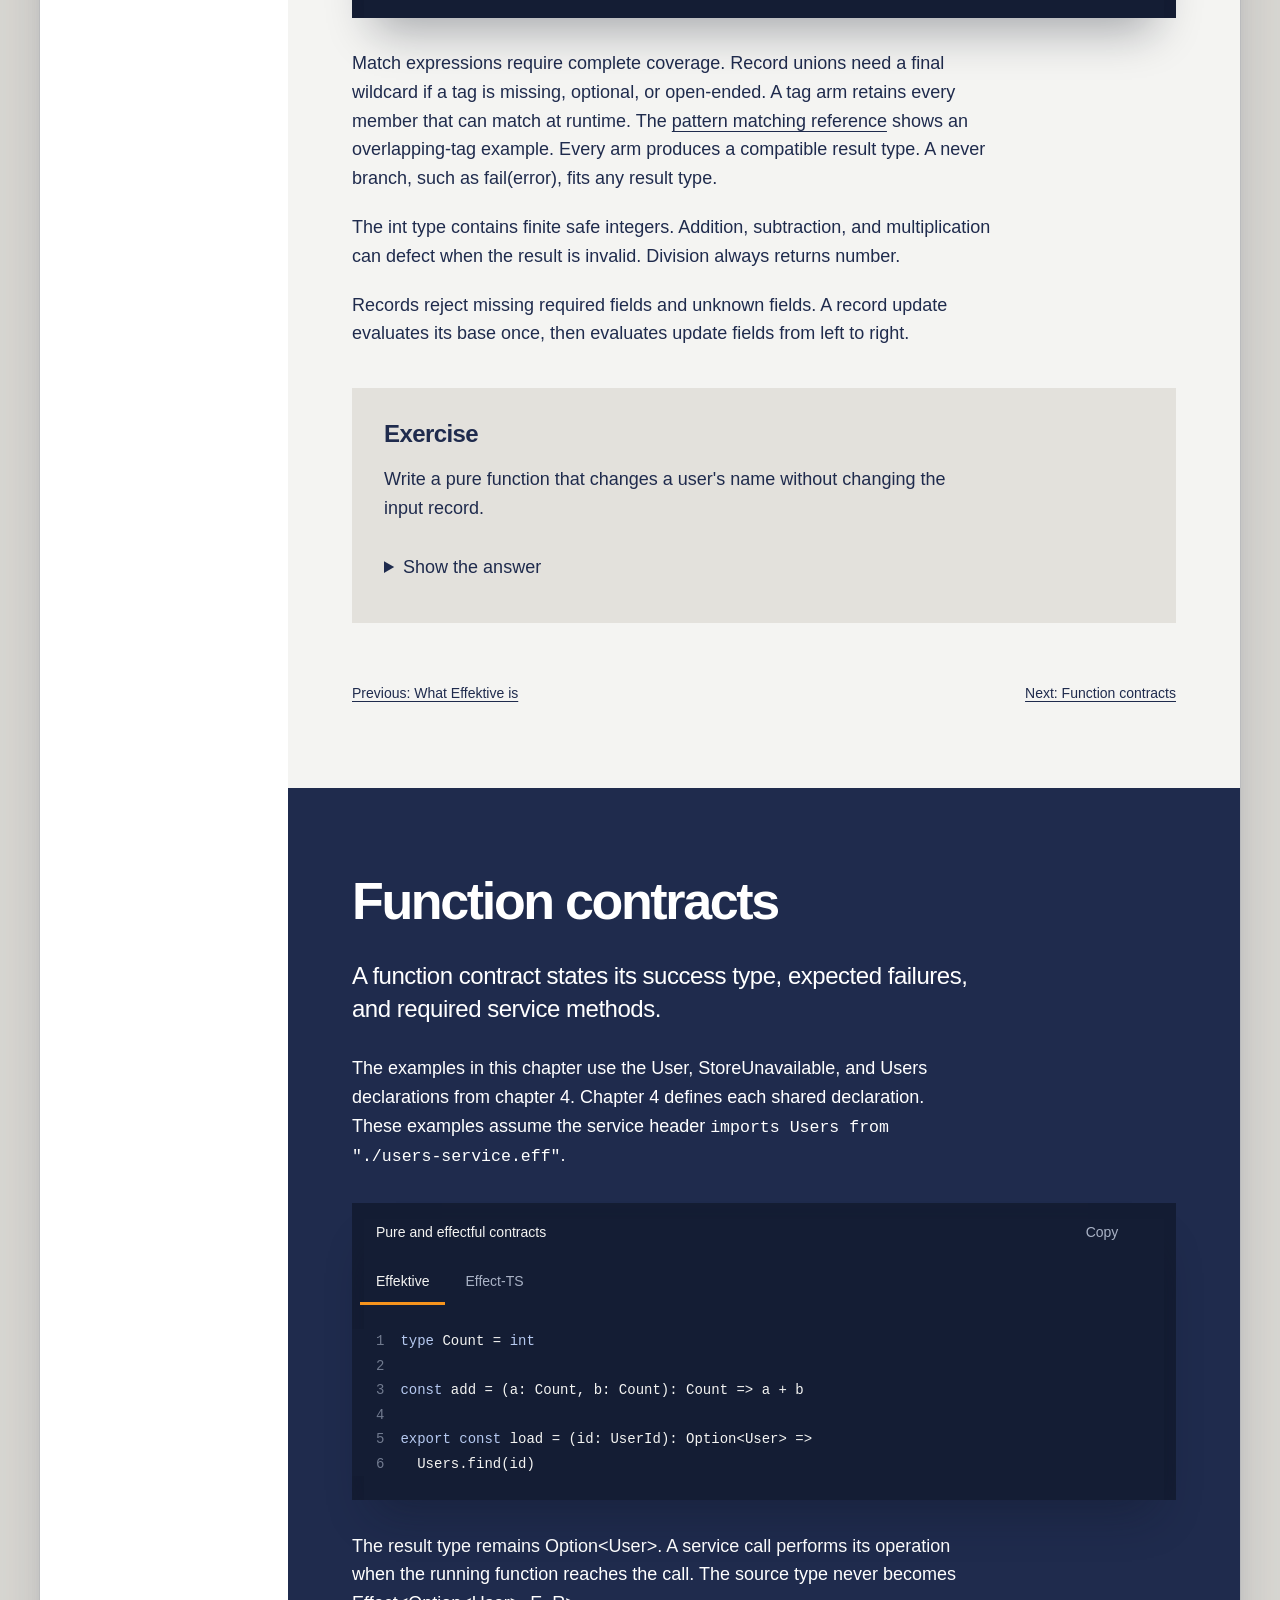
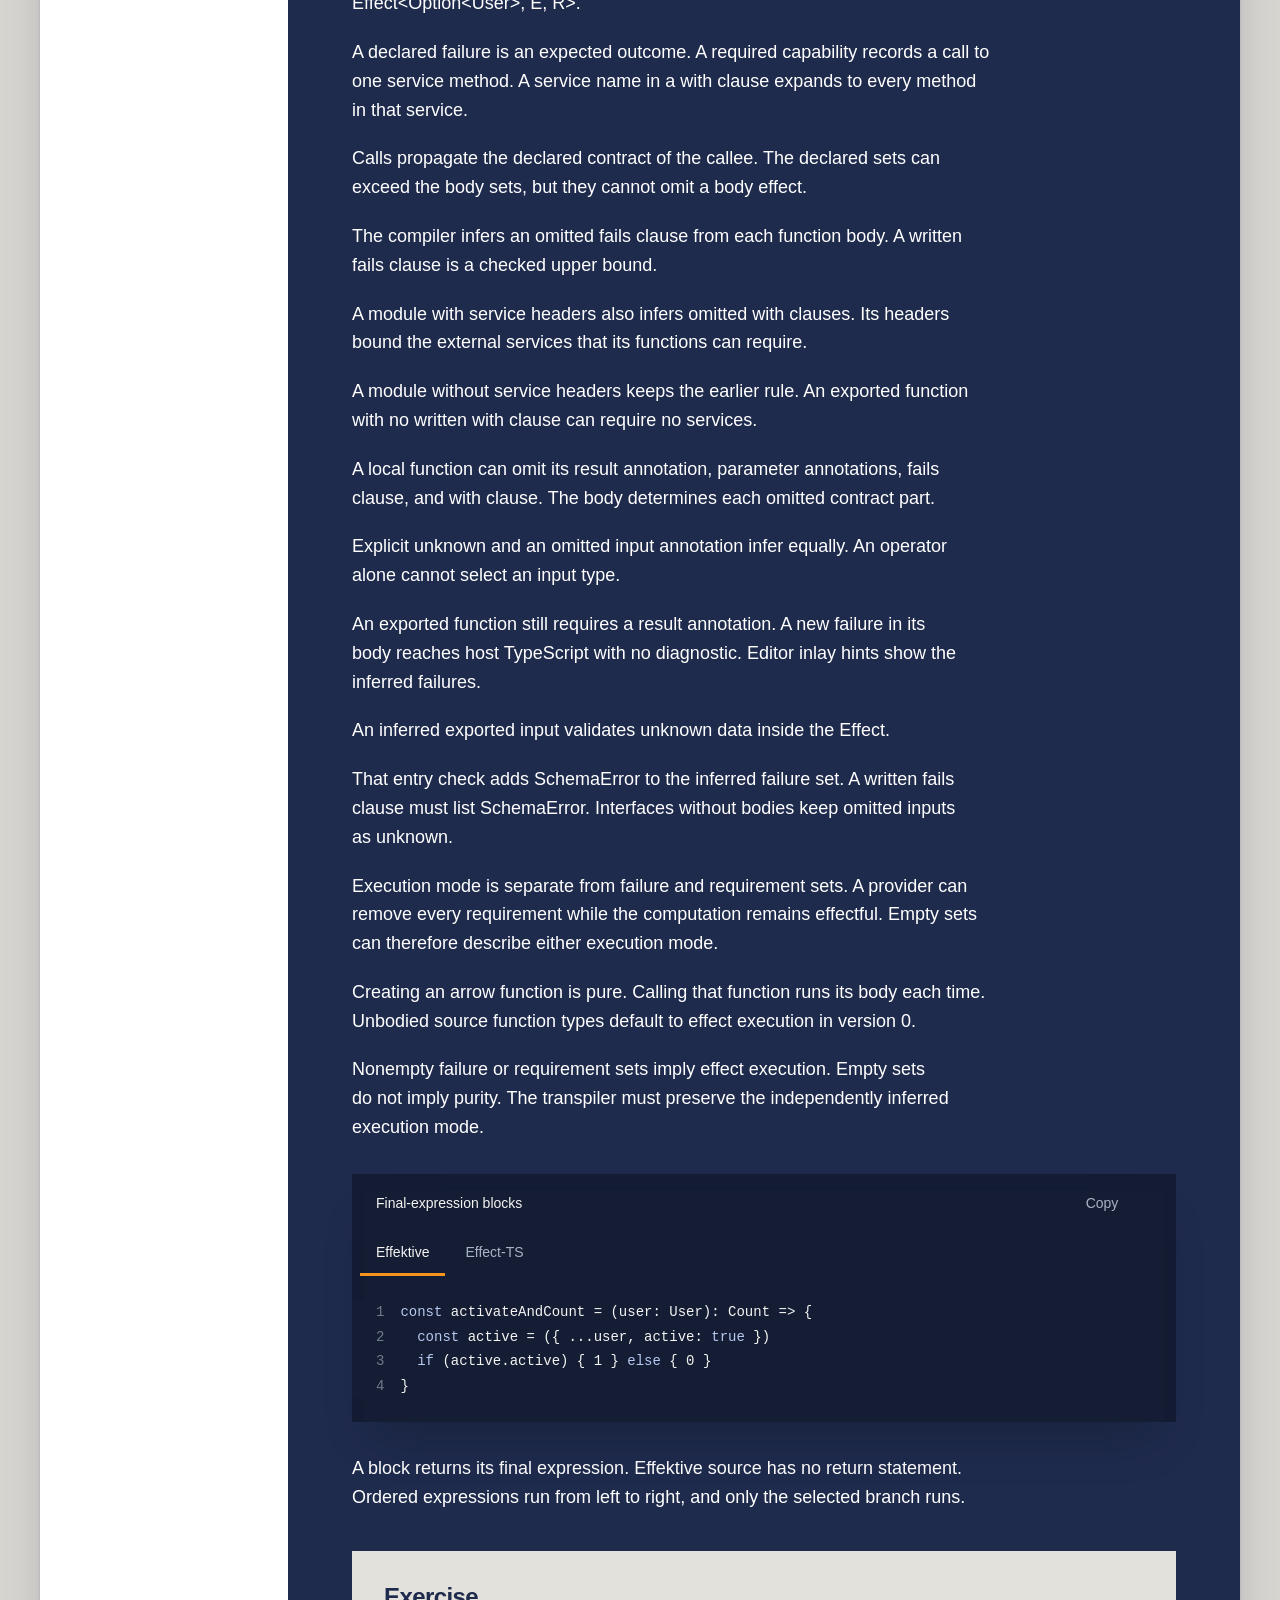
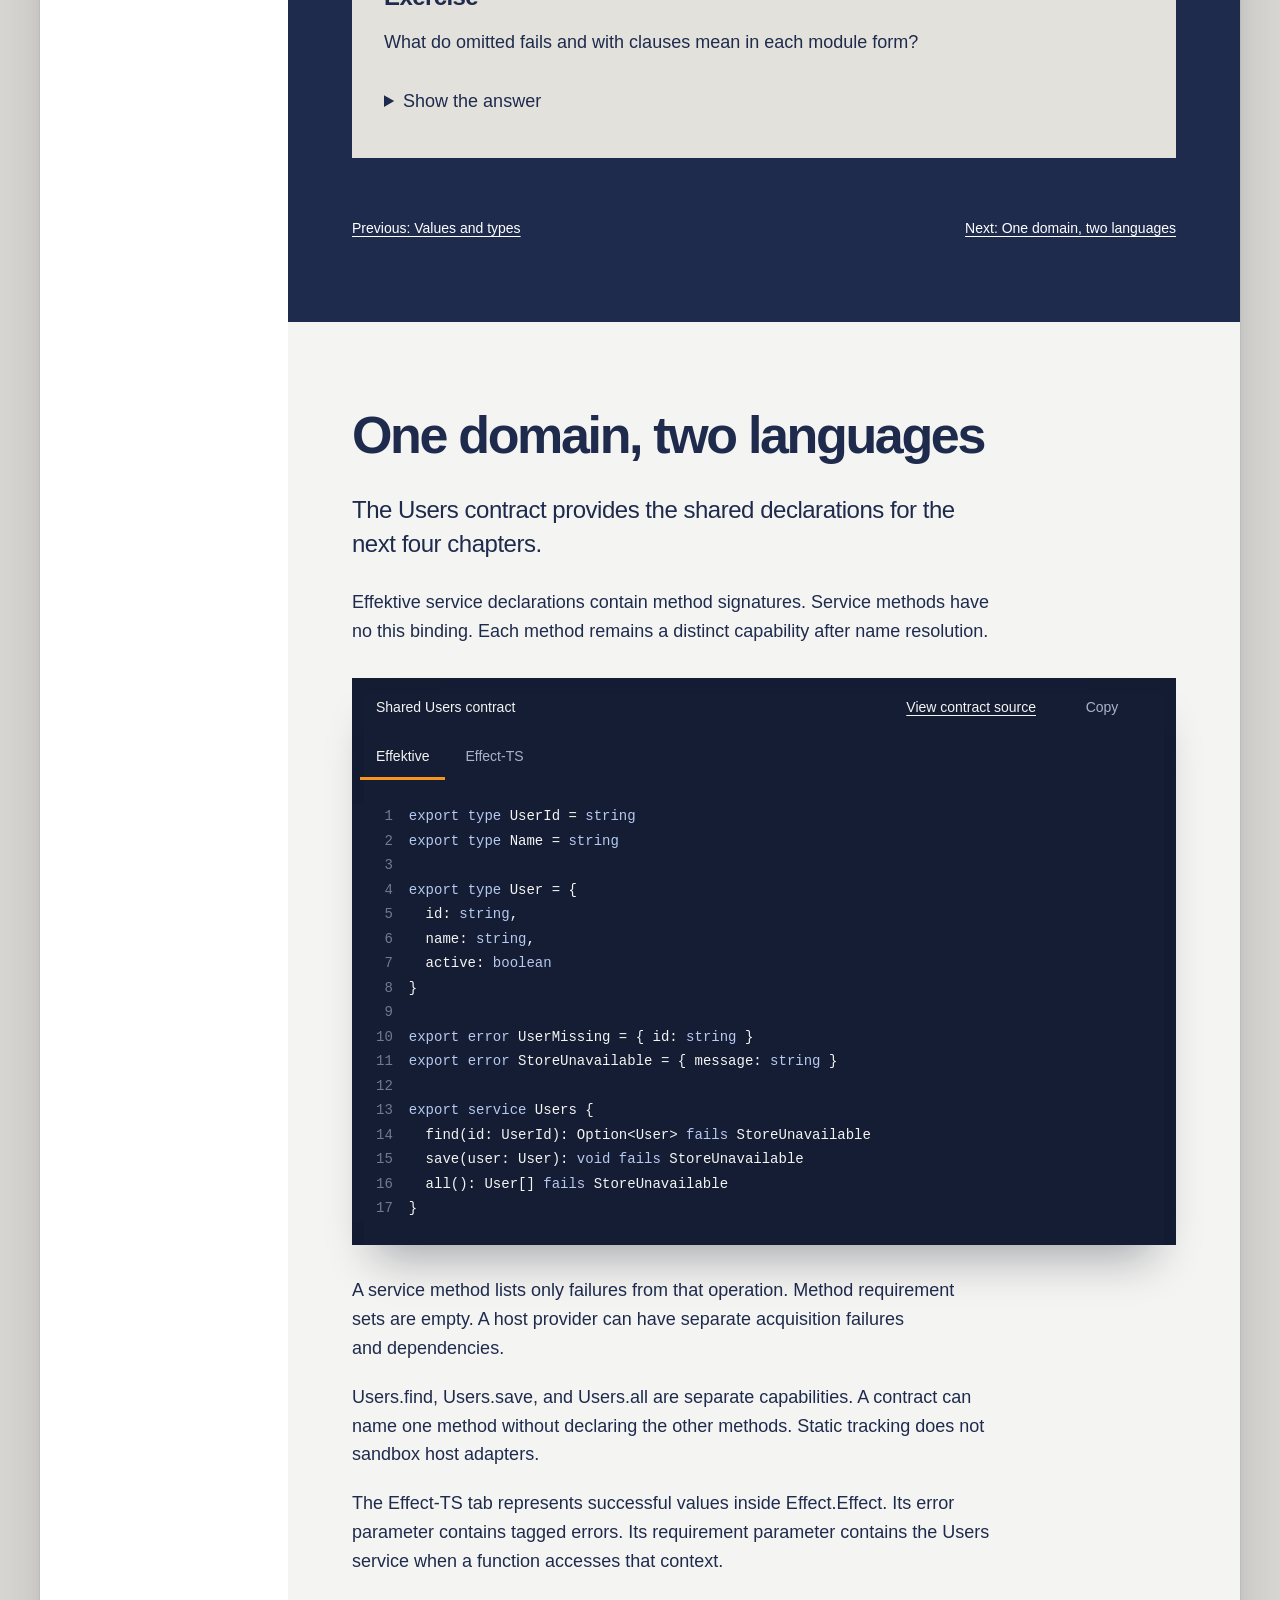
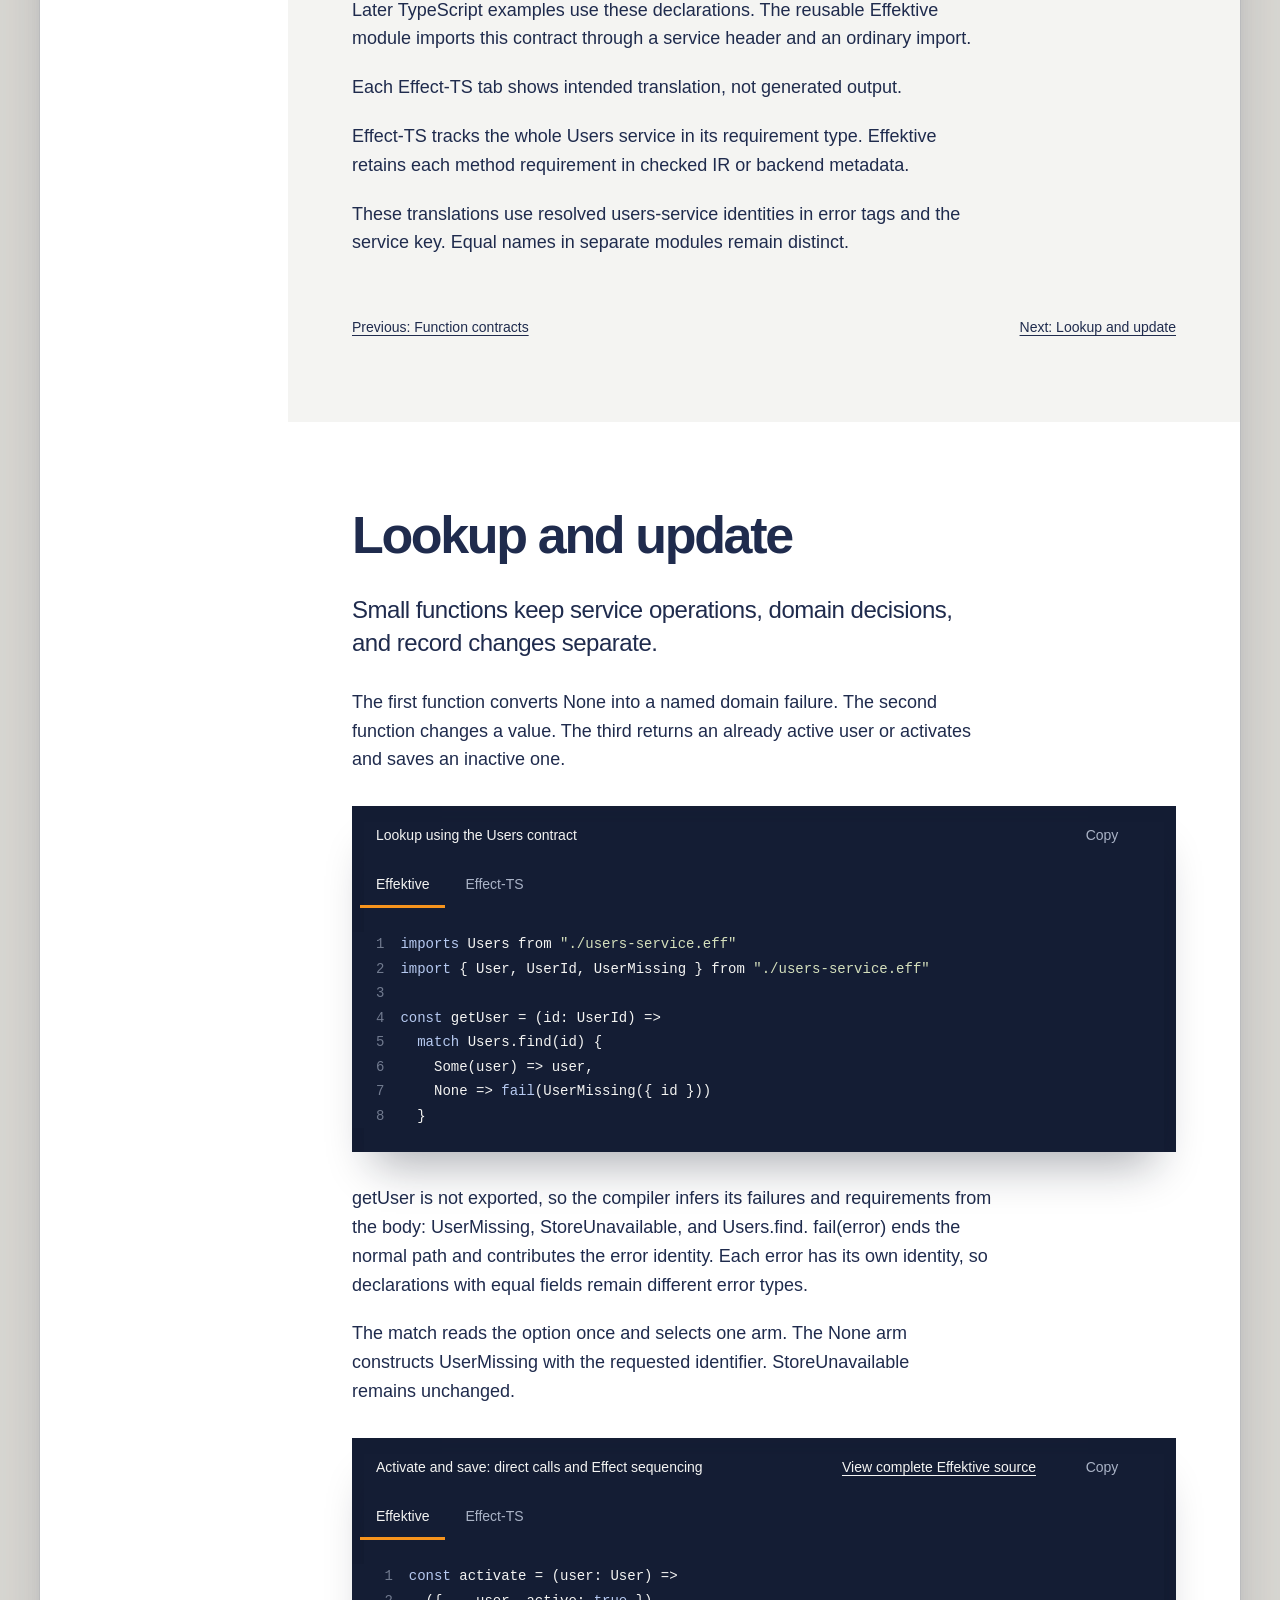
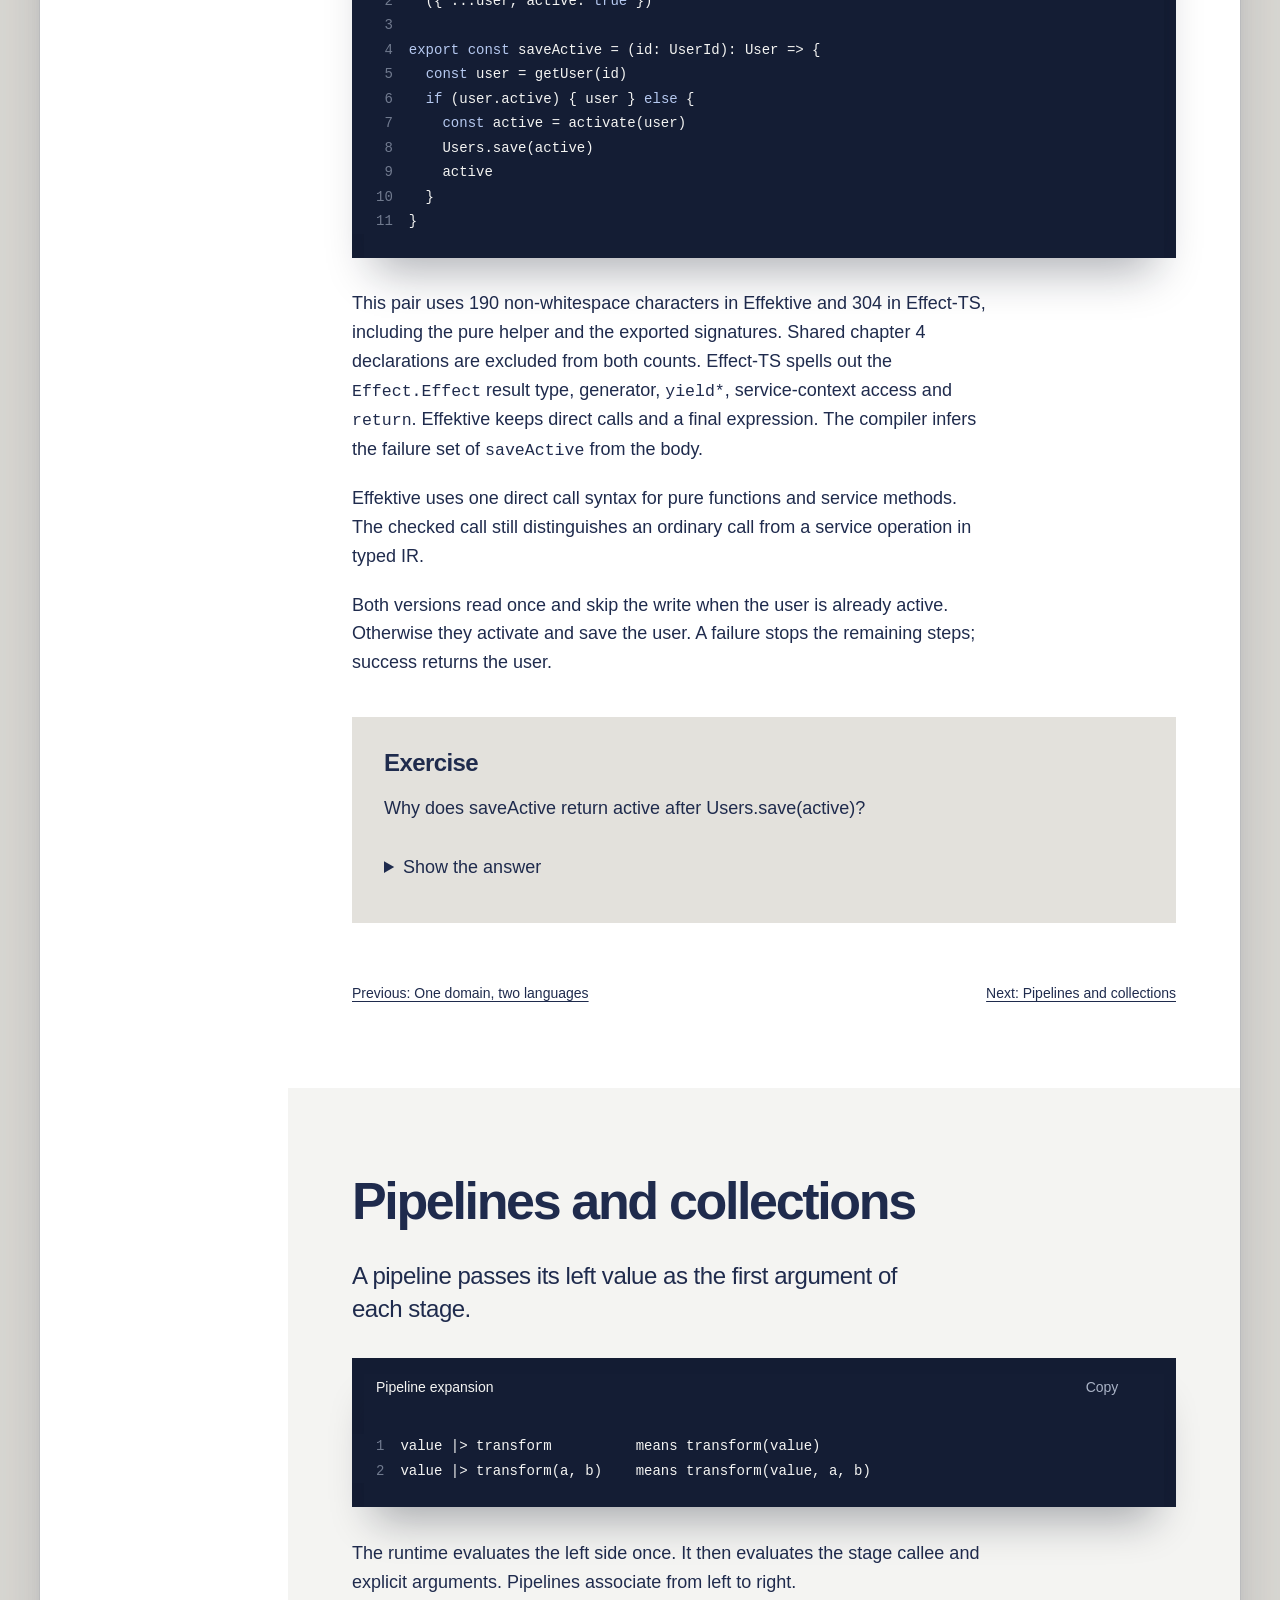
==== commit 68c9a2da: "Specify the phase 2 core data operations, draft 0.79 The compiler gained the builtins at and sort an" ====
--- a/public/index.html
+++ b/public/index.html
@@ -269,7 +269,7 @@
   activeNames
 )</code></pre></div></figure>
 <p>The pure helper uses collection operations in both languages. The effectful wrapper uses 62 non-whitespace characters in Effektive and 144 in Effect-TS: a direct pipeline compared with <code>Effect.map</code> and service-context access. Including the helper and the exported signatures, the pair uses 153 and 266 characters respectively. Shared chapter 4 declarations are excluded from both counts.</p>
-<p>The prelude provides map, filter, and fold. It also provides the pure data builtins div, trunc, floor, round, ceil, text, and len, which the specification describes. Each of map, filter, and fold traverses from left to right. Map and filter preserve order, while fold carries one accumulator.</p>
+<p>The prelude provides map, filter, and fold. It also provides the pure data builtins div, trunc, floor, round, ceil, text, len, at, and sort, which the specification describes. Each of map, filter, and fold traverses from left to right. Map and filter preserve order, while fold carries one accumulator.</p>
 <p>Map and filter call their callback once for each visited element. Empty inputs produce empty outputs. Fold returns its initial accumulator for an empty input.</p>
 <p>Each callback must be pure and have empty failure and requirement sets. Contextual inline arrows work because the builtin supplies their parameter types. Known pure functions also work.</p>
 <p>A callback that provides its own service can still execute effects. Empty failures and requirements do not make that callback pure. Execution mode closes this loophole.</p>
@@ -1335,4 +1335,4 @@
 <p>The <a href="effektive-examples/order-lifecycle/README.md">runnable order lifecycle</a> is a witness for type identity. It is not a gate application. Its source in <a href="effektive-examples/order-lifecycle/contracts.eff">contracts.eff</a> and <a href="effektive-examples/order-lifecycle/orders.eff">orders.eff</a> declares four tagged states across two modules, matches them by name, and prices a recursive rule tree. It decodes JSON through an untagged record type. Eleven <a href="effektive-examples/order-lifecycle/checks.ts">Order lifecycle runtime checks</a> cover each transition, the InvalidTransition failure, pricing, decoding and the encoded tag.</p>
 <p>Separate release checks now cover editor references, rename, completion, semantic tokens and contract quick fixes, a bundled local CLI and VSIX, and installed editor startup, save and restart. The playground passed automated keyboard and error-recovery checks at 375, 720 and 1280 pixels. The service workflow has seven <a href="effektive-examples/service-workflow/integration_checks.ts">real loopback HTTP and SQLite checks</a> for persistence, failures, rollback, cancellation and connection close. Full M1/M3/M4 release measurements meet the existing 100 ms p90 diagnostics budget on the large synthetic project and include 10,000 distinct edits across three open documents. These finite memory observations establish no bound. The user’s manual editor and playground acceptance remains pending. These additions change no source forms or package-interoperability deferral.</p>
 <p>The earlier provider illustration uses a declared adapter interface, without a provider implementation. The Core 1 showcase source passes the compiler, independent IR validator, and strict checking of emitted TypeScript; these checks do not prove runtime equivalence.</p><nav class="section-nav" aria-label="Navigation for section 11"><a href="#core1-showcase">Previous: Core 1 in practice</a><a href="effektive-spec.html">Read the specification</a></nav></section>
-<div class="document-note"><p>Language core 1. Design draft 0.78. November 10, 2026.</p></div></article></div></main><footer class="footer"><div class="footer-top"><div><a class="button" href="effektive-spec.html">Read the specification <span class="arrow-out" aria-hidden="true">↑</span></a></div><nav aria-label="Source files"><a href="typed-ir.ts">Typed IR model</a><a href="effektive-validation.txt">Validation scope</a><a href="fonts/OFL.txt">Font license</a><a href="#top">Back to top</a></nav></div><div class="footer-name" aria-hidden="true">Effektive.</div></footer></body></html>
+<div class="document-note"><p>Language core 1. Design draft 0.79. November 10, 2026.</p></div></article></div></main><footer class="footer"><div class="footer-top"><div><a class="button" href="effektive-spec.html">Read the specification <span class="arrow-out" aria-hidden="true">↑</span></a></div><nav aria-label="Source files"><a href="typed-ir.ts">Typed IR model</a><a href="effektive-validation.txt">Validation scope</a><a href="fonts/OFL.txt">Font license</a><a href="#top">Back to top</a></nav></div><div class="footer-name" aria-hidden="true">Effektive.</div></footer></body></html>
